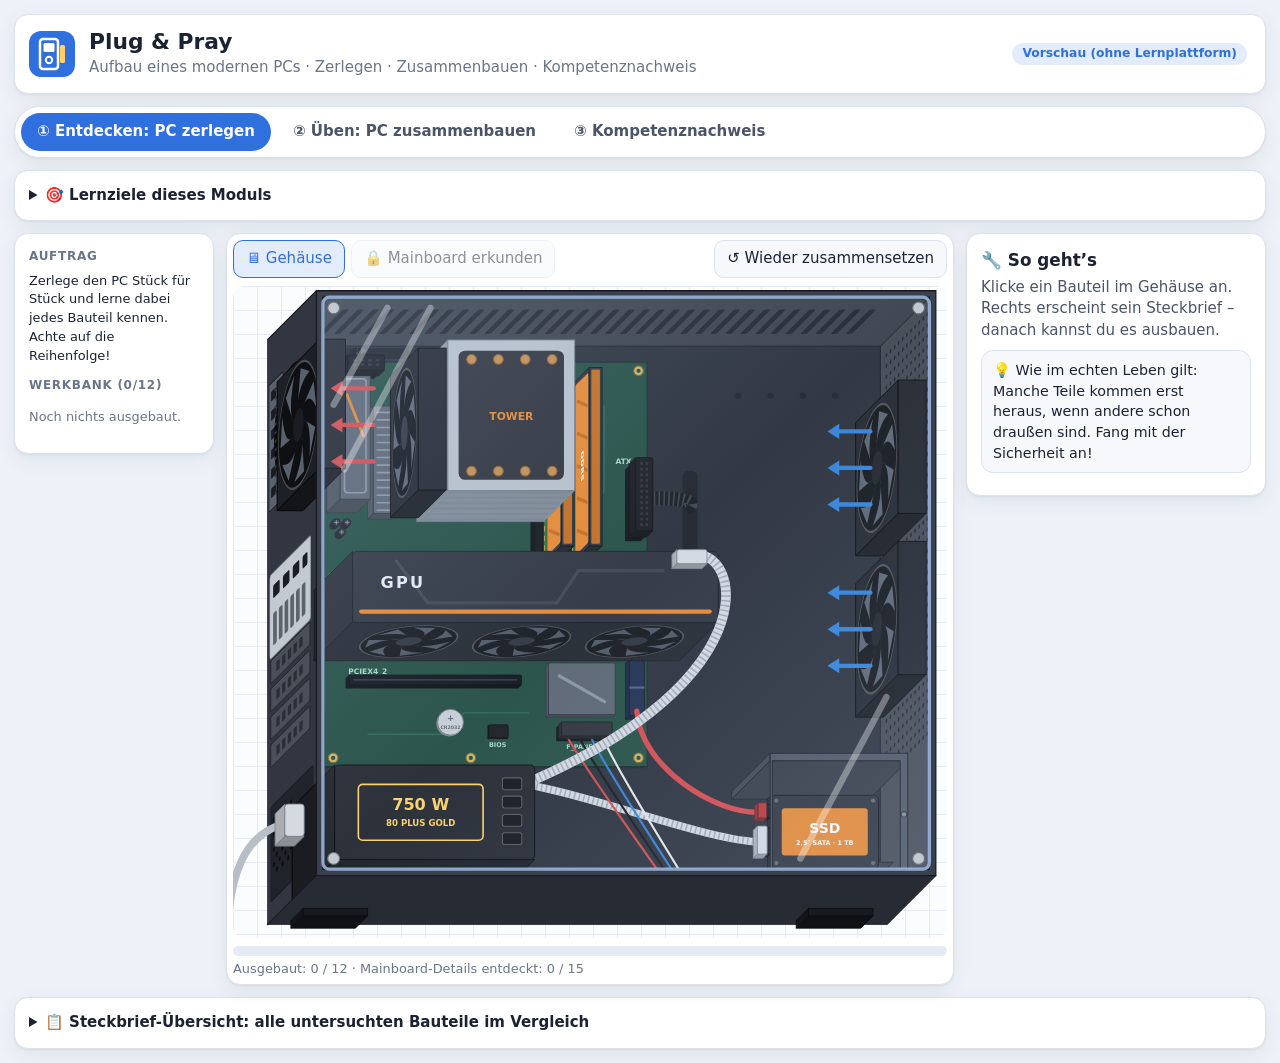
==== packages/plug-and-pray/src/index.html @ 29e87658 "Plug & Pray: SATA-SSD, größere PC-Ansicht, helle Kabel - Netzteilabdeckung entfernt; GPU- und Netzka" ====
<!DOCTYPE html>
<html lang="de">
<head>
<meta charset="utf-8">
<meta name="viewport" content="width=device-width, initial-scale=1">
<title>Plug &amp; Pray – Aufbau eines modernen PCs</title>
<style>
:root{
  --bg:#eef2f8; --card:#ffffff; --card2:#f6f8fc; --ink:#1b2333; --ink-soft:#4a5568; --muted:#6b7588; --line:#dbe2ec;
  --accent:#2f6fde; --accent-soft:#e3ecfd; --ok:#1f9d55; --ok-soft:#e2f5e9; --bad:#d64545; --bad-soft:#fde8e8;
  --warn:#b67d00; --warn-soft:#fff3d1; --wire:#7b879b; --canvas:#fbfcfe; --grid:#e6ebf3;
  --shadow:0 1px 2px rgba(20,30,50,.06),0 6px 20px rgba(20,30,50,.07); --r:14px;
}
/*@dark*/@media (prefers-color-scheme: dark){:root{
  --bg:#0e131b; --card:#161d28; --card2:#1c2431; --ink:#e6ebf2; --ink-soft:#b3bccb; --muted:#8b95a7; --line:#2a3443;
  --accent:#5b8ff0; --accent-soft:#1b2944; --ok:#3cc47a; --ok-soft:#14301f; --bad:#f06c6c; --bad-soft:#3a1d20;
  --warn:#e6b23a; --warn-soft:#352c14; --wire:#8592a8; --canvas:#111720; --grid:#1b2330;
  --shadow:0 1px 2px rgba(0,0,0,.3),0 6px 20px rgba(0,0,0,.3);}}/*@end*/
*{box-sizing:border-box}
html,body{margin:0;color:var(--ink);font-family:system-ui,-apple-system,"Segoe UI",Roboto,"Helvetica Neue",Arial,sans-serif;font-size:15px;line-height:1.45}
body{background:var(--bg)}
.app{max-width:1800px;margin:0 auto;padding:14px;background:var(--bg);min-height:100vh}
.card{background:var(--card);border:1px solid var(--line);border-radius:var(--r);box-shadow:var(--shadow);padding:14px}
.hdr{display:flex;align-items:center;gap:14px}
.hdr h1{font-size:1.45rem;margin:0;line-height:1.2}
.hdr p{margin:2px 0 0;color:var(--muted)}
.hdr .grow{flex:1;min-width:0}
.tabs{display:flex;gap:6px;padding:6px;margin:12px 0;border-radius:999px;flex-wrap:wrap}
.tabs button{border:0;border-radius:999px;background:transparent;padding:8px 16px;font-weight:700;color:var(--ink-soft)}
.tabs button:hover{background:var(--card2)}
.tabs button.active{background:var(--accent);color:#fff}
button{font:inherit;border-radius:10px;background:var(--card2);border:1px solid var(--line);color:var(--ink);padding:7px 12px;cursor:pointer}
button:hover{border-color:var(--accent)}
button.primary{background:var(--accent);border-color:var(--accent);color:#fff;font-weight:700}
button.active{background:var(--accent-soft);border-color:var(--accent);color:var(--accent)}
button:disabled{opacity:.5;cursor:not-allowed;border-color:var(--line)}
input[type=text]{font:inherit;padding:7px 10px;border-radius:10px;border:1px solid var(--line);background:var(--card2);color:var(--ink);width:100%}
select{font:inherit;padding:6px 8px;border-radius:10px;border:1px solid var(--line);background:var(--card2);color:var(--ink);max-width:100%}
details.lz{margin-bottom:12px}
details.lz summary,details.ov summary{cursor:pointer;font-weight:700}
.lzgrid{display:grid;grid-template-columns:repeat(auto-fit,minmax(220px,1fr));gap:10px;margin-top:10px}
.lzt{background:var(--card2);border:1px solid var(--line);border-radius:12px;padding:10px}
.lzt b{display:block;margin-bottom:2px}
.lzt span{color:var(--ink-soft);font-size:.92rem}
.work{display:grid;grid-template-columns:200px minmax(0,1fr) 300px;gap:12px;align-items:start}
@media (max-width:1150px){.work{grid-template-columns:200px minmax(0,1fr)}.work>.right{grid-column:1/-1}.part svg{width:60px;height:40px}}
@media (max-width:760px){.work{grid-template-columns:1fr}.tabs button{flex:1}}
@media (max-width:600px){.hdr{flex-wrap:wrap}.hdr .grow{flex:1 1 calc(100% - 64px)}.hdr h1{font-size:1.25rem}.tabs{border-radius:16px}.tabs button{flex:1 1 100%}}
.stage{padding:6px;position:relative}
.pop{position:absolute;left:14px;right:14px;top:56px;background:var(--card);border:2px solid var(--accent);border-radius:14px;padding:14px;box-shadow:0 10px 40px rgba(0,0,0,.25);z-index:5;max-width:560px;margin:0 auto}
.pop h3{margin:0 0 6px;font-size:1.05rem}
.stagebar{display:flex;gap:6px;flex-wrap:wrap;align-items:center;margin-bottom:8px}
.stagebar .sp{flex:1}
.pcsvg{width:100%;height:auto;max-height:calc(100vh - 120px);display:block;border-radius:12px;background-color:var(--canvas);background-image:linear-gradient(var(--grid) 1px,transparent 1px),linear-gradient(90deg,var(--grid) 1px,transparent 1px);background-size:24px 24px;touch-action:none;user-select:none;-webkit-user-select:none}
.subh{font-size:.8rem;text-transform:uppercase;letter-spacing:.06em;color:var(--muted);font-weight:700;margin:12px 0 6px}
.subh:first-child{margin-top:0}
.msg{border-radius:12px;padding:9px 11px;background:var(--card2);border:1px solid var(--line);margin:8px 0;font-size:.95rem}
.msg.ok{background:var(--ok-soft);border-color:var(--ok)}
.msg.bad{background:var(--bad-soft);border-color:var(--bad)}
.msg.warn{background:var(--warn-soft);border-color:var(--warn)}
.bar{height:10px;background:var(--grid);border-radius:999px;overflow:hidden;margin-top:8px}
.bar>i{display:block;height:100%;width:0;background:var(--accent);transition:width .4s}
.bar.ok>i{background:var(--ok)}.bar.warn>i{background:var(--warn)}.bar.bad>i{background:var(--bad)}
.chip{display:inline-block;padding:2px 10px;border-radius:999px;background:var(--accent-soft);color:var(--accent);font-size:.82rem;font-weight:700;margin:2px 4px 2px 0}
.chip.ok{background:var(--ok-soft);color:var(--ok)}.chip.bad{background:var(--bad-soft);color:var(--bad)}.chip.warn{background:var(--warn-soft);color:var(--warn)}
.good{background:var(--warn-soft);border:1px solid var(--warn);border-radius:12px;padding:9px 11px;margin-top:10px;font-size:.93rem}
.good b{display:block;margin-bottom:2px}
.info h3{margin:0 0 4px;font-size:1.12rem;display:flex;align-items:center;gap:8px}
.dot{width:12px;height:12px;border-radius:4px;display:inline-block;flex:none}
.info p.lead{margin:4px 0 8px;color:var(--ink-soft)}
.info ul{margin:6px 0;padding-left:18px}
.info li{margin:3px 0}
.muted{color:var(--muted)}
.small{font-size:.86rem}
.parts{max-height:680px;overflow:auto;padding-right:2px}
.part{display:flex;gap:8px;align-items:center;padding:7px;border:1px solid var(--line);border-radius:12px;background:var(--card2);margin-bottom:7px;padding-right:22px;cursor:grab;touch-action:pan-y;user-select:none;-webkit-user-select:none;position:relative}
.part:hover{border-color:var(--accent)}
.part.sel{border-color:var(--accent);background:var(--accent-soft);box-shadow:0 0 0 2px var(--accent) inset}
.part.used,.part.rej{opacity:.45;cursor:default}
.part.used:hover,.part.rej:hover{border-color:var(--line)}
.part.lock{opacity:.4;cursor:not-allowed}
.part svg{width:72px;height:48px;flex:none}
.part.big{flex-direction:column;align-items:stretch}
.part.big svg{width:100%;height:auto}
.figure{background:var(--canvas);border:1px solid var(--line);border-radius:12px;padding:6px 8px;margin:4px 0 8px}
.figure svg{width:100%;height:auto;display:block}
.legend{margin:4px 0 2px;padding-left:22px;font-size:.84rem}
.legend li{margin:2px 0}
.legend li::marker{color:#2f6fde;font-weight:800}
.part .pn{font-weight:700;font-size:.9rem;line-height:1.2}
.part .ps{font-size:.76rem;color:var(--ink-soft);line-height:1.25;margin-top:2px}
.part .badge{position:absolute;right:6px;top:4px;font-size:.8rem}
.ghost{position:fixed;left:0;top:0;pointer-events:none;z-index:9999;background:var(--card);border:2px solid var(--accent);border-radius:12px;padding:4px;box-shadow:var(--shadow);opacity:.92}
.ghost svg{width:110px;height:74px;display:block}
.steps{display:flex;gap:6px;flex-wrap:wrap;margin-bottom:12px;padding:8px}
.steps button{border-radius:999px;font-weight:600;font-size:.9rem}
.steps button.cur{background:var(--accent);border-color:var(--accent);color:#fff}
.steps button.done{background:var(--ok-soft);border-color:var(--ok);color:var(--ok)}
.tips button{margin:4px 0;width:100%;text-align:left}
.tip{background:var(--card2);border:1px dashed var(--line);border-radius:10px;padding:7px 10px;margin:4px 0;font-size:.93rem}
.opts{display:flex;flex-direction:column;gap:6px;margin:8px 0}
.opts button{text-align:left;line-height:1.3}
.opts button.right{background:var(--ok-soft);border-color:var(--ok)}
.opts button.wrong{background:var(--bad-soft);border-color:var(--bad)}
.btnrow{display:flex;gap:8px;flex-wrap:wrap;margin-top:8px}
table.cmp{width:100%;border-collapse:collapse;font-size:.9rem}
table.cmp th,table.cmp td{border-bottom:1px solid var(--line);padding:6px 8px;text-align:left;vertical-align:top}
table.cmp th{font-size:.8rem;text-transform:uppercase;letter-spacing:.04em;color:var(--muted)}
table.cmp td.unk{color:var(--muted);font-style:italic}
.tblwrap{overflow-x:auto}
.auftrag{background:var(--card2);border:1px solid var(--line);border-radius:12px;padding:9px 11px;font-size:.88rem}
.auftrag b{display:block;margin-bottom:4px}
.auftrag ul{margin:0;padding-left:16px}
.kn-intro{max-width:820px;margin:0 auto}
.q{max-width:820px;margin:0 auto}
.q h3{margin:6px 0 10px;font-size:1.1rem}
.q .qsvg{max-width:520px;margin:6px auto;display:block;width:100%}
.match{display:grid;grid-template-columns:minmax(0,1fr) minmax(0,1.6fr);gap:8px 10px;align-items:center;margin:8px 0}
.match .l{font-weight:600}
.lzrow{display:grid;grid-template-columns:minmax(0,1.3fr) minmax(0,1fr) 110px;gap:10px;align-items:center;padding:8px 0;border-bottom:1px solid var(--line)}
.lzrow .bar{margin-top:0}
@media (max-width:600px){.lzrow{grid-template-columns:1fr}.match{grid-template-columns:1fr}}
.big{font-size:2.2rem;font-weight:800;line-height:1}
.resgrid{display:flex;gap:16px;align-items:center;flex-wrap:wrap}
.proto{font-size:.88rem}
.proto td:first-child{width:28px}
svg .comp{cursor:pointer}
svg .comp:hover{filter:drop-shadow(0 0 5px #ffd166)}
svg .comp.sel{filter:drop-shadow(0 0 6px #ffd166) drop-shadow(0 0 3px #ffd166)}
svg .hot{fill:transparent;stroke:transparent;stroke-width:2;cursor:pointer}
svg .hot:hover{fill:rgba(255,209,102,.22);stroke:#ffd166}
svg .hot.seen{stroke:rgba(255,209,102,.55);stroke-dasharray:4 3}
svg .hot.cur{fill:rgba(255,209,102,.3);stroke:#ffd166}
svg .zone{fill:rgba(47,111,222,.16);stroke:#2f6fde;stroke-width:2;stroke-dasharray:6 4;pointer-events:none}
svg .zone.near{fill:rgba(47,111,222,.38);stroke-width:3}
svg .lbl{font:700 13px system-ui,-apple-system,"Segoe UI",Roboto,Arial,sans-serif;paint-order:stroke;stroke:var(--canvas);stroke-width:4px;fill:var(--ink);pointer-events:none}
svg .mono{font-family:ui-monospace,Menlo,Consolas,monospace}
svg .fade{transition:transform .38s ease-in,opacity .38s ease-in}
.noprint{}
/*@print*/@media print{.tabs,.hdr .chip,.noprint,details.lz{display:none!important}.app{background:#fff}.card{box-shadow:none}}/*@end*/
</style>
</head>
<body>
<div class="app">
  <header class="hdr card">
    <svg width="46" height="46" viewBox="0 0 46 46" aria-hidden="true">
      <rect width="46" height="46" rx="12" fill="#2f6fde"/>
      <rect x="11" y="8" width="18" height="30" rx="3" fill="none" stroke="#fff" stroke-width="2.5"/>
      <rect x="14.5" y="12" width="11" height="9" rx="1.5" fill="#fff"/>
      <circle cx="20" cy="29" r="3.2" fill="none" stroke="#fff" stroke-width="2"/>
      <rect x="31" y="14" width="5" height="18" rx="1.5" fill="#ffd166"/>
    </svg>
    <div class="grow">
      <h1>Plug &amp; Pray</h1>
      <p>Aufbau eines modernen PCs · Zerlegen · Zusammenbauen · Kompetenznachweis</p>
    </div>
    <span class="chip" id="scormChip">Vorschau</span>
  </header>

  <nav class="tabs card" id="tabs">
    <button data-tab="exp" class="active">① Entdecken: PC zerlegen</button>
    <button data-tab="ueb">② Üben: PC zusammenbauen</button>
    <button data-tab="kn">③ Kompetenznachweis</button>
  </nav>

  <details class="card lz" id="lzCard">
    <summary>🎯 Lernziele dieses Moduls</summary>
    <div class="lzgrid" id="lzGrid"></div>
  </details>

  <section id="tab-exp" class="tab">
    <div class="work">
      <aside class="left card" id="expLeft"></aside>
      <div class="stage card">
        <div class="stagebar">
          <button id="expViewCase" class="active">🖥 Gehäuse</button>
          <button id="expViewBoard" disabled>🔒 Mainboard erkunden</button>
          <span class="sp"></span>
          <button id="expReset">↺ Wieder zusammensetzen</button>
        </div>
        <svg id="expSvg" class="pcsvg" viewBox="0 -22 664 606" role="img" aria-label="PC zum Zerlegen"></svg>
        <div class="bar"><i id="expBar"></i></div>
        <div class="small muted" id="expStat" style="margin-top:4px"></div>
      </div>
      <aside class="right card info" id="expInfo"></aside>
    </div>
    <details class="card ov" style="margin-top:12px">
      <summary>📋 Steckbrief-Übersicht: alle untersuchten Bauteile im Vergleich</summary>
      <div class="tblwrap" id="expTable" style="margin-top:8px"></div>
    </details>
  </section>

  <section id="tab-ueb" class="tab" hidden>
    <div class="card steps" id="uebSteps"></div>
    <div class="work">
      <aside class="left card" id="uebLeft"></aside>
      <div class="stage card">
        <div class="stagebar">
          <span class="small muted" id="uebHint">Ziehe ein Teil aus der Teilekiste an seinen Platz – oder tippe erst das Teil, dann den Platz an.</span>
          <span class="sp"></span>
          <button id="uebReset">↺ Übung neu starten</button>
        </div>
        <svg id="uebSvg" class="pcsvg" viewBox="0 -22 664 606" role="img" aria-label="PC zum Zusammenbauen"></svg>
      </div>
      <aside class="right card info" id="uebRight"></aside>
    </div>
  </section>

  <section id="tab-kn" class="tab" hidden>
    <div id="knRoot"></div>
  </section>

  <div class="ghost" id="ghost" hidden></div>
</div>
<script>
var ROOT = document;
var $ = function(s, r){ return (r || ROOT).querySelector(s); };
var $$ = function(s, r){ return Array.prototype.slice.call((r || ROOT).querySelectorAll(s)); };
var NS = 'http://www.w3.org/2000/svg';

/* ---------- Helfer ---------- */
function S_(tag, a, p){ var e = document.createElementNS(NS, tag); if (a) for (var k in a) e.setAttribute(k, a[k]); if (p) p.appendChild(e); return e; }
function R(p, r, a){ a = a || {}; a.x = r.x; a.y = r.y; a.width = r.w; a.height = r.h; return S_('rect', a, p); }
function T(p, x, y, s, a){ a = a || {}; a.x = x; a.y = y; var t = S_('text', a, p); t.textContent = s; return t; }
function G(p, a){ return S_('g', a || {}, p); }
function pad(r, d){ return { x: r.x - d, y: r.y - d, w: r.w + 2 * d, h: r.h + 2 * d }; }
function H(tag, cls, html){ var e = document.createElement(tag); if (cls) e.className = cls; if (html != null) e.innerHTML = html; return e; }
function esc(s){ return String(s).replace(/[&<>"]/g, function(c){ return { '&': '&amp;', '<': '&lt;', '>': '&gt;', '"': '&quot;' }[c]; }); }
function shuffle(a){ a = a.slice(); for (var i = a.length - 1; i > 0; i--){ var j = Math.floor(Math.random() * (i + 1)); var t = a[i]; a[i] = a[j]; a[j] = t; } return a; }
function pick(a){ return a[Math.floor(Math.random() * a.length)]; }
function clear(n){ while (n && n.firstChild) n.removeChild(n.firstChild); }
function svgPoint(svg, cx, cy, ref){ var pt = svg.createSVGPoint(); pt.x = cx; pt.y = cy; var m = (ref || svg).getScreenCTM(); return m ? pt.matrixTransform(m.inverse()) : { x: -1, y: -1 }; }
function inR(r, x, y, d){ d = d || 0; return x >= r.x - d && x <= r.x + r.w + d && y >= r.y - d && y <= r.y + r.h + d; }

/* ---------- SCORM 1.2 ---------- */
var SC = { api: null, ok: false, done: false };
function findAPI(win){
  var n = 0;
  try {
    while (win && !win.API && win.parent && win.parent !== win && n < 12){ n++; win = win.parent; }
    return (win && win.API) ? win.API : null;
  } catch (e){ return null; }
}
function scGet(k){ try { return SC.ok ? String(SC.api.LMSGetValue(k)) : ''; } catch (e){ return ''; } }
function scSet(k, v){ try { if (SC.ok) SC.api.LMSSetValue(k, String(v)); } catch (e){} }
function scCommit(){ try { if (SC.ok) SC.api.LMSCommit(''); } catch (e){} }
function scInit(){
  var a = findAPI(window);
  try { if (!a && window.opener) a = findAPI(window.opener); } catch (e){}
  if (a){
    SC.api = a;
    try { SC.ok = String(a.LMSInitialize('')) === 'true'; } catch (e){ SC.ok = false; }
  }
  var raw = '';
  if (SC.ok){
    raw = scGet('cmi.suspend_data');
    var st = scGet('cmi.core.lesson_status');
    if (st === '' || st === 'not attempted') scSet('cmi.core.lesson_status', 'incomplete');
    scSet('cmi.core.exit', 'suspend');
    var nm = scGet('cmi.core.student_name');
    if (nm && !STORE.name){ var parts = nm.split(','); STORE.name = parts.length === 2 ? (parts[1].trim() + ' ' + parts[0].trim()) : nm; }
    scCommit();
  } else {
    try { raw = localStorage.getItem('pc-aufbau-v1') || ''; } catch (e){}
  }
  if (raw){ try { var d = JSON.parse(raw); for (var k in d) STORE[k] = d[k]; } catch (e){} }
  var chip = $('#scormChip');
  chip.textContent = SC.ok ? 'SCORM verbunden ✓' : 'Vorschau (ohne Lernplattform)';
  chip.className = 'chip' + (SC.ok ? ' ok' : '');
}
function save(){
  var s = JSON.stringify(STORE);
  if (SC.ok){ scSet('cmi.suspend_data', s.slice(0, 4000)); scCommit(); }
  else { try { localStorage.setItem('pc-aufbau-v1', s); } catch (e){} }
}
function scReport(score){
  var best = STORE.best == null ? -1 : STORE.best;
  if (score > best){ STORE.best = score; best = score; }
  if (SC.ok){
    scSet('cmi.core.score.min', 0); scSet('cmi.core.score.max', 100);
    scSet('cmi.core.score.raw', best);
    scSet('cmi.core.lesson_status', best >= PASS ? 'passed' : 'failed');
  }
  save();
}
function scFinish(){
  if (!SC.ok || SC.done) return; SC.done = true;
  try { SC.api.LMSCommit(''); SC.api.LMSFinish(''); } catch (e){}
}
window.addEventListener('pagehide', scFinish);
window.addEventListener('beforeunload', scFinish);

var PASS = 70;
var STORE = { seen: [], expDone: false, ueb: [], best: null, tries: 0, name: '' };

/* ---------- Lernziele ---------- */
var LZ = [
  { id: 'LZ1', t: 'Komponenten erkennen', d: 'Ich erkenne die Komponenten eines modernen PCs – auch in anderer Bauform – und benenne sie fachlich korrekt.' },
  { id: 'LZ2', t: 'Funktionen beschreiben', d: 'Ich beschreibe die wesentliche Aufgabe jeder Komponente und wichtige Kennzahlen.' },
  { id: 'LZ3', t: 'Steckplätze & Anschlüsse', d: 'Ich ordne Bauteile und Stromkabel den richtigen Steckplätzen und Anschlüssen zu.' },
  { id: 'LZ4', t: 'Sicher & in sinnvoller Reihenfolge', d: 'Ich baue sicher (Strom, ESD) und in sinnvoller Reihenfolge ein und aus – inklusive Wärmeleitpaste und Airflow.' },
  { id: 'LZ5', t: 'Kompatibilität prüfen', d: 'Ich wähle passende Teile nach Kundenauftrag aus: Sockel, RAM-Typ, Formfaktor, Grafikkartenlänge, Netzteilleistung.' }
];
var LZ_TIP = {
  LZ1: 'Zerlege den PC unter ① noch einmal und erkunde das Mainboard auf der Werkbank. Achte darauf, wie Bauteile in anderer Bauform aussehen (z. B. AIO-Kühler statt Tower-Kühler).',
  LZ2: 'Lies in ① die Steckbriefe und vergleiche sie in der Steckbrief-Übersicht. Erkläre jemandem die Aufgabe jedes Teils in einem Satz.',
  LZ3: 'Erkunde in ① die Board-Details (Sockel, Slots, Stecker) und baue in ② Aufgabe 4, 6 und 7 noch einmal – zähl bei Steckern die Pins.',
  LZ4: 'Wiederhole ② Aufgabe 1, 5 und 7: Strom/ESD, Reihenfolge (RAM vor Tower-Kühler, SSD vor GPU), Wärmeleitpaste und Luftrichtung.',
  LZ5: 'Wiederhole ② Aufgabe 1, 3, 4 und 6 – vergleiche jede Teilekarte mit dem Kundenauftrag: Sockel, DDR-Generation, DIMM/SO-DIMM, Länge, Watt.'
};

/* ---------- Kategorienfarben ---------- */
var CAT = { strom: '#d64545', board: '#2f9e5b', cpu: '#e8862a', speicher: '#8e5bd6', gpu: '#2f7fd6', gehaeuse: '#14958a' };

/* ---------- Steckbriefe der Komponenten ---------- */
var INFO = {
  power: { name: 'Netzkabel & Sicherheit', cat: 'strom',
    lead: 'Bevor du einen PC öffnest, wird er vollständig vom Stromnetz getrennt.',
    facts: ['Netzteilschalter auf „0“ und Netzkabel ziehen – im „ausgeschalteten“ Zustand liegen am Mainboard sonst noch 5 V Standby-Spannung an.',
      'Danach einmal kurz den Power-Knopf drücken: Die Restladung in den Kondensatoren wird abgebaut.',
      'ESD-Schutz: Antistatik-Armband an blankem Gehäusemetall erden oder dich vorher am Gehäuse entladen. Eine Entladung kann Chips beschädigen, ohne dass du sie spürst.'],
    chips: ['230 V AC', 'Kaltgerätestecker C13/C14', '5 V Standby'],
    good: 'Ein Netzteil wird nie geöffnet – auch ausgesteckt können seine Kondensatoren gefährlich hohe Spannung speichern.',
    row: ['Verbindung zum Stromnetz', 'Kaltgerätebuchse (C14) am Netzteil', '230 V, 50 Hz'] },
  panel: { name: 'Gehäuse & Seitenteil', cat: 'gehaeuse',
    lead: 'Das Gehäuse trägt alle Komponenten, schützt sie und lenkt den Luftstrom.',
    facts: ['Ein ATX-Midi-Tower nimmt ATX-, Micro-ATX- und Mini-ITX-Mainboards auf – die Bohrungen liegen im selben Raster.',
      'Abstandshalter (Standoffs) halten das Mainboard auf Abstand zum Blech – sonst gäbe es einen Kurzschluss.',
      'Wichtige Maße beim Kauf: maximale Grafikkartenlänge, maximale Kühlerhöhe, Netzteillänge und Plätze für Lüfter/Radiatoren.'],
    chips: ['ATX / mATX / ITX', 'Glas-Seitenteil', 'Staubfilter'],
    good: 'Glas-Seitenteile sind schwer und zerbrechlich: beim Abnehmen festhalten und weich ablegen.',
    row: ['Trägt und schützt die Teile, führt die Luft', 'Bohrraster für Mainboards (ATX/mATX/ITX)', 'max. GPU-Länge, max. Kühlerhöhe'] },
  fans: { name: 'Gehäuselüfter', cat: 'gehaeuse',
    lead: 'Gehäuselüfter tauschen warme Luft im Gehäuse gegen kühle Außenluft aus.',
    facts: ['Typische Größen: 120 mm und 140 mm.',
      'Bewährt: vorne (und unten) Luft hinein = Einlass, hinten (und oben) hinaus = Auslass. Warme Luft steigt ohnehin nach oben.',
      'Etwas mehr Einlass als Auslass erzeugt leichten Überdruck – dann kommt Staub hauptsächlich durch die Filter herein.',
      'Die Drehzahl regelt das Mainboard über den 4-Pin-PWM-Anschluss (SYS_FAN).'],
    chips: ['120 / 140 mm', '4-Pin PWM', 'vorne Einlass'],
    good: 'Die Blasrichtung erkennst du am Rahmen: Auf der Seite mit den Streben (Halterung des Motors) bläst die Luft heraus. Viele Lüfter haben zusätzlich Pfeile am Rahmen.',
    row: ['Luftaustausch: kühle Luft rein, Abwärme raus', '4-Pin-Lüfteranschluss (SYS_FAN)', '120/140 mm, U/min, Luftdurchsatz'] },
  cables: { name: 'Stromkabel vom Netzteil', cat: 'strom',
    lead: 'Über diese Stecker verteilt das Netzteil die Gleichspannungen an die Komponenten.',
    facts: ['24-Pin ATX: Hauptversorgung des Mainboards (12 V, 5 V, 3,3 V).',
      '8-Pin EPS12V (oft 4+4): Versorgung der CPU – sitzt oben links am Mainboard, nahe den Spannungswandlern.',
      '12V-2x6 (16-polig, ATX 3.1): versorgt moderne Grafikkarten mit bis zu 600 W. Ältere Karten nutzen 6+2-Pin-PCIe-Stecker (je bis 150 W).',
      'Die Front-Panel-Kabel verbinden Power-Taste, Reset und LEDs des Gehäuses mit dem Header F_PANEL.'],
    chips: ['24-Pin ATX', '8-Pin EPS', '12V-2x6', 'F_PANEL'],
    good: 'Stecker immer gerade und vollständig einstecken, bis die Rastnase einrastet. Ein halb steckender 12V-2x6-Stecker kann wegen der hohen Ströme überhitzen.',
    row: ['Verteilen den Strom an Board, CPU und GPU', '24-Pin ATX, 8-Pin EPS, 12V-2x6, SATA-Strom', 'bis 600 W über 12V-2x6'] },
  gpu: { name: 'Grafikkarte (GPU)', cat: 'gpu',
    lead: 'Die Grafikkarte berechnet die Bilder für den Monitor – sie ist Spezialistin für sehr viele gleichartige Rechnungen gleichzeitig.',
    facts: ['Tausende kleine Rechenkerne arbeiten parallel – ideal für 3D-Grafik, Videobearbeitung und KI.',
      'Sie hat eigenen, sehr schnellen Grafikspeicher (VRAM, z. B. 12–16 GB GDDR7).',
      'Steckplatz: PCIe x16 – in der Regel der oberste, direkt mit der CPU verbundene Slot.',
      'Der Slot selbst liefert höchstens 75 W, den Rest bekommt die Karte über eigene Stromkabel vom Netzteil.'],
    chips: ['PCIe 5.0 x16', 'GDDR7-VRAM', '150–575 W'],
    good: 'Den Monitor an die Grafikkarte anschließen – nicht an die Buchsen am Mainboard. Beim Ausbau zuerst die Verriegelung am Ende des PCIe-Slots lösen.',
    row: ['Berechnet Bilder, viele Rechnungen parallel (auch KI)', 'PCIe-x16-Slot + 12V-2x6-Stromstecker', 'VRAM (GB), Leistung (W), Länge (mm)'] },
  ssd: { name: 'SSD (M.2, NVMe)', cat: 'speicher',
    lead: 'Die SSD speichert Betriebssystem, Programme und Dateien dauerhaft – auch ohne Strom.',
    facts: ['Gespeichert wird in NAND-Flash-Chips – ohne bewegliche Teile.',
      'M.2 ist der Formfaktor (die Steckkarte), NVMe das Protokoll über PCIe. „2280“ bedeutet 22 mm breit, 80 mm lang.',
      'Befestigt wird sie mit einer kleinen Schraube oder einem Clip am Ende des Slots.',
      'Der M.2-Slot liegt oft unter der Grafikkarte – dann muss die GPU zuerst heraus.'],
    chips: ['M.2 2280', 'PCIe 4.0 x4 ≈ 7 GB/s', 'PCIe 5.0 x4 ≈ 14 GB/s'],
    good: 'Zum Vergleich: SATA-SSD ≈ 0,55 GB/s, Festplatte (HDD) ≈ 0,2 GB/s. Eine NVMe-SSD ist also mehr als zehnmal so schnell wie eine SATA-SSD.',
    row: ['Nichtflüchtiger Massenspeicher (System, Programme, Daten)', 'M.2-Slot (Key M), PCIe/NVMe', 'Kapazität (TB), Lesen/Schreiben (GB/s)'] },
  sata: { name: 'SSD (2,5″, SATA)', cat: 'speicher',
    lead: 'Die klassische SATA-SSD speichert Daten dauerhaft wie die M.2-SSD, steckt aber nicht direkt im Mainboard, sondern hängt an zwei Kabeln.',
    facts: ['Formfaktor 2,5″ (≈ 100 × 70 × 7 mm) – so groß wie eine Notebook-Festplatte. Innen sitzen dieselben NAND-Flash-Chips wie bei der M.2-SSD.',
      'Zwei Anschlüsse: SATA-Daten (7-polig, Kabel zum Mainboard) und SATA-Strom (15-polig, Kabel vom Netzteil).',
      'SATA III schafft ≈ 6 Gbit/s, nutzbar sind rund 550 MB/s – die Schnittstelle bremst, nicht der Flash-Speicher.',
      'Typischer Einsatz heute: günstiger Zusatzspeicher, z. B. für Spiele oder Fotos, oder zum Aufrüsten älterer PCs ohne M.2-Slot.'],
    chips: ['2,5″', 'SATA III ≈ 0,55 GB/s', 'Daten + Strom'],
    good: 'Die Stecker sind L-förmig codiert und passen nur in einer Richtung. Beim Abziehen am Stecker ziehen, nie am Kabel – die Rastnase am Datenstecker vorher eindrücken.',
    row: ['Nichtflüchtiger Zusatzspeicher (Daten, Spiele)', 'SATA-Datenkabel zum Mainboard + SATA-Strom vom Netzteil', 'Kapazität (TB), ≈ 550 MB/s'] },
  cooler: { name: 'CPU-Kühler', cat: 'cpu',
    lead: 'Der Kühler transportiert die Abwärme der CPU weg – ohne ihn würde sie sich in Sekunden drosseln oder abschalten.',
    facts: ['Tower-Luftkühler: Heatpipes leiten die Wärme in einen Lamellenblock, ein Lüfter bläst sie weg.',
      'Alternative AIO-Wasserkühlung („All-in-One“): Pumpe auf der CPU, die Flüssigkeit trägt die Wärme zu einem Radiator mit Lüftern.',
      'Zwischen CPU und Kühler gehört Wärmeleitpaste: Sie füllt winzige Unebenheiten, in denen sonst schlecht leitende Luft wäre.',
      'Der Kühlerlüfter wird am Header CPU_FAN angeschlossen.'],
    chips: ['Wärmeleitpaste', 'CPU_FAN', 'Kühlleistung in W'],
    good: 'Ein großer Tower-Kühler verdeckt oft den ersten RAM-Slot und dessen Clips. Deshalb den RAM vor dem Kühler einbauen.',
    row: ['Führt die Abwärme der CPU ab', 'Halterung am Sockel, Lüfter an CPU_FAN', 'Kühlleistung (W), Bauhöhe (mm)'] },
  ram: { name: 'Arbeitsspeicher (RAM)', cat: 'speicher',
    lead: 'Im Arbeitsspeicher liegen die Programme und Daten, mit denen die CPU gerade arbeitet.',
    facts: ['RAM ist flüchtig: Beim Ausschalten ist der Inhalt weg.',
      'Viel schneller als eine SSD, aber kleiner – typisch sind 16–64 GB.',
      'Desktop-Module heißen DIMM (DDR5: 288 Kontakte), Notebook-Module SO-DIMM. DDR4 und DDR5 haben die Kerbe an unterschiedlicher Stelle – sie lassen sich nicht vertauschen.',
      'Dual-Channel: Zwei Module gehören laut Handbuch meist in A2 und B2 – den 2. und 4. Slot vom Sockel aus.'],
    chips: ['DDR5-6000', '2 × 16 GB', 'Dual-Channel'],
    good: 'Zum Ausbauen die Halteclips am Slot nach außen drücken – das Modul hebt sich dann leicht an.',
    row: ['Kurzzeitspeicher für laufende Programme (flüchtig)', 'DIMM-Slots (DDR5, 288-polig)', 'Kapazität (GB), Takt (MT/s), Latenz (CL)'] },
  cpu: { name: 'Prozessor (CPU)', cat: 'cpu',
    lead: 'Die CPU führt die Befehle aller Programme aus und steuert die Abläufe im PC.',
    facts: ['Mehrere Kerne arbeiten gleichzeitig; manche Kerne bearbeiten zwei Threads (SMT bzw. Hyper-Threading).',
      'Kennzahlen: Kerne/Threads, Takt in GHz, Cache in MB, Leistungsaufnahme (TDP) in W.',
      'Der Sockel muss passen, z. B. AMD AM5 oder Intel LGA1851. LGA heißt: Die Pins sitzen im Sockel, die CPU hat nur Kontaktflächen.',
      'Viele CPUs haben eine einfache integrierte Grafik (iGPU).'],
    chips: ['Sockel AM5 / LGA1851', '6–24 Kerne', 'bis ≈ 5,7 GHz'],
    good: 'Beim Einsetzen das kleine Dreieck auf der CPU an der Markierung am Sockel ausrichten und die CPU ohne Druck einlegen. Die Pins im Sockel verbiegen sehr leicht!',
    row: ['Führt Programmbefehle aus, steuert die Abläufe', 'CPU-Sockel (z. B. AM5, LGA1851)', 'Kerne/Threads, GHz, Cache, TDP'] },
  psu: { name: 'Netzteil (PSU)', cat: 'strom',
    lead: 'Das Netzteil wandelt die Netzspannung (230 V Wechselspannung) in die Gleichspannungen um, die der PC braucht.',
    facts: ['Ausgänge: vor allem 12 V (CPU, Grafikkarte), außerdem 5 V und 3,3 V.',
      'Die Nennleistung (z. B. 750 W) muss für alle Komponenten plus Reserve reichen.',
      'Effizienz-Label wie „80 PLUS Gold“: Rund 90 % der aufgenommenen Energie kommen beim PC an, der Rest wird zu Wärme.',
      'ATX-3.1-Netzteile bringen den 12V-2x6-Stecker für moderne Grafikkarten mit. Bei modularen Netzteilen steckt man nur die benötigten Kabel an.'],
    chips: ['750 W', '80 PLUS Gold', 'ATX 3.1'],
    good: 'Sitzt das Netzteil unten über einem Staubfilter, zeigt sein Lüfter nach unten: So saugt es kühle Luft von außen an.',
    row: ['Wandelt 230 V AC in 12 V / 5 V / 3,3 V DC', 'liefert 24-Pin, 8-Pin EPS, 12V-2x6, SATA', 'Leistung (W), Effizienz (80 PLUS)'] },
  board: { name: 'Mainboard (Hauptplatine)', cat: 'board',
    lead: 'Das Mainboard verbindet alle Komponenten miteinander – die „Verkehrszentrale“ des PCs.',
    facts: ['Es stellt die Steckplätze bereit: CPU-Sockel, RAM-Slots, PCIe-Slots, M.2-Slots, SATA-Anschlüsse.',
      'Der Chipsatz stellt zusätzliche Anschlüsse bereit (USB, SATA, weitere PCIe-Lanes) und ist mit der CPU verbunden.',
      'Die Spannungswandler (VRM) erzeugen aus 12 V die niedrige Kernspannung der CPU (≈ 1–1,4 V).',
      'Im Flash-Chip steckt die Firmware (UEFI/BIOS), die den PC startet.'],
    chips: ['ATX: 305 × 244 mm', 'Chipsatz', 'UEFI'],
    good: 'Ausgebaut liegt das Mainboard auf der Werkbank: Klick oben auf „🔍 Mainboard erkunden“ und entdecke alle Steckplätze und Anschlüsse.',
    row: ['Verbindet alle Komponenten, stellt Steckplätze bereit', 'Formfaktor (ATX/mATX/ITX), Sockel, Chipsatz', 'Sockel, Chipsatz, Anzahl Slots'] }
};
var EXP_ORDER = ['power', 'panel', 'fans', 'cables', 'gpu', 'ssd', 'sata', 'cooler', 'ram', 'cpu', 'psu', 'board'];
var EXP_DEPS = { power: [], panel: ['power'], fans: ['panel'], cables: ['panel'], cooler: ['panel'], gpu: ['cables'], ssd: ['gpu'], ram: ['cooler'], cpu: ['cooler'], sata: ['panel'], psu: ['cables', 'sata'], board: ['gpu', 'ssd', 'sata', 'ram', 'cpu', 'cables'] };
var EXP_WHY = {
  panel: 'Erst den Strom trennen – das Netzkabel steckt noch!',
  fans: 'Das Seitenteil ist noch zu.', cables: 'Das Seitenteil ist noch zu.', cooler: 'Das Seitenteil ist noch zu.',
  gpu: 'An der Grafikkarte steckt noch das 12V-2x6-Stromkabel.',
  ssd: 'Der M.2-Slot liegt unter der Grafikkarte – die muss zuerst raus.',
  ram: 'Der große Tower-Kühler verdeckt den ersten RAM-Slot und die Clips.',
  cpu: 'Auf der CPU sitzt noch der Kühler.',
  psu: 'Am Netzteil hängen noch Stromkabel (auch das SATA-Stromkabel der SSD).',
  board: 'Auf dem Mainboard steckt noch etwas.'
};

/* ---------- Mainboard-Details (Werkbank & Hotspot-Fragen) ---------- */
var HOT = {
  socket: { n: 'CPU-Sockel', d: 'Hier sitzt der Prozessor. Bei LGA-Sockeln (AM5, LGA1851) stecken die Pins im Sockel; ein Hebel mit Andruckrahmen hält die CPU fest. Das Dreieck markiert die Einbaulage.' },
  dimm: { n: 'DIMM-Slots (RAM)', d: 'Vier Steckplätze für DDR5-Module, beschriftet A1, A2, B1, B2. Für Dual-Channel mit zwei Modulen: A2 und B2 – der 2. und 4. Slot vom Sockel aus.' },
  pcie16: { n: 'PCIe-x16-Steckplatz', d: 'Für die Grafikkarte, direkt an der CPU angebunden. Mit 16 Lanes PCIe 5.0 sind es ≈ 64 GB/s je Richtung. Am Ende sitzt die Verriegelung.' },
  pcieX: { n: 'PCIe-Steckplatz (x4/x1)', d: 'Für Erweiterungskarten wie Netzwerk-, WLAN- oder Capture-Karten. Weniger Lanes heißt weniger Bandbreite.' },
  m2: { n: 'M.2-Steckplatz', d: 'Für NVMe-SSDs (Key M, 4 PCIe-Lanes). Am Ende sitzt der Abstandshalter mit Schraube oder Clip – hier für die Länge 80 mm (2280).' },
  chipset: { n: 'Chipsatz (unter Kühlkörper)', d: 'Verbindet die CPU mit weiteren Anschlüssen: USB, SATA, zusätzliche PCIe- und M.2-Plätze.' },
  vrm: { n: 'Spannungswandler (VRM)', d: 'Wandeln die 12 V aus dem EPS-Stecker in die niedrige CPU-Kernspannung um. Die Kühlkörper führen ihre Abwärme ab.' },
  atx: { n: '24-Pin-ATX-Anschluss', d: 'Hauptstromanschluss des Mainboards. Liefert 12 V, 5 V, 3,3 V und die Standby-Spannung.' },
  eps: { n: '8-Pin-EPS12V-Anschluss', d: 'Stromversorgung der CPU (über die Spannungswandler). Sitzt oben links, nahe den VRM.' },
  sata: { n: 'SATA-Anschlüsse', d: 'Datenanschlüsse für 2,5″-SSDs, 3,5″-Festplatten oder optische Laufwerke (≈ 6 Gbit/s). Strom kommt separat über SATA-Strom vom Netzteil.' },
  cmos: { n: 'CMOS-Batterie (CR2032)', d: 'Versorgt die Echtzeituhr (RTC) und gespeicherte Einstellungen, wenn der PC stromlos ist. Ist sie leer, stimmen Datum und Uhrzeit nicht mehr.' },
  bios: { n: 'UEFI-Flash-Chip', d: 'Enthält die Firmware (UEFI/BIOS). Sie prüft beim Start die Hardware (POST) und übergibt dann an das Betriebssystem.' },
  io: { n: 'Rear-I/O (Anschlussblende)', d: 'Anschlüsse nach außen: USB-A/USB-C, LAN (RJ45), Audio, ggf. Bildausgänge der CPU-Grafik und WLAN-Antennen.' },
  fpanel: { n: 'Front-Panel-Header (F_PANEL)', d: 'Hier kommen Power-Taste, Reset-Taste, Power-LED und HDD-LED des Gehäuses an. Bei den LEDs auf + und − achten.' },
  cpufan: { n: 'CPU_FAN-Header', d: '4-Pin-PWM-Anschluss für den CPU-Lüfter bzw. die AIO-Pumpe. Fehlt hier das Drehzahlsignal, warnen viele Mainboards beim Start.' }
};
var HOT_ORDER = ['socket', 'vrm', 'dimm', 'atx', 'eps', 'cpufan', 'pcie16', 'pcieX', 'm2', 'chipset', 'sata', 'cmos', 'bios', 'io', 'fpanel'];

/* ---------- Geometrie der beiden Bauformen ---------- */
var GEO = {
  A: {
    caseO: { x: 32, y: 28, w: 576, h: 544 }, caseI: { x: 38, y: 34, w: 564, h: 532 },
    shroud: { x: 38, y: 452, w: 564, h: 114 }, psu: { x: 52, y: 466, w: 186, h: 88 }, cage: { x: 460, y: 452, w: 128, h: 114 }, sata25: { x: 476, y: 476, w: 100, h: 68 }, pin: { x: 22, y: 494, w: 14, h: 30 },
    board: { x: 84, y: 50, w: 300, h: 376 }, io: { x: 86, y: 72, w: 28, h: 118 },
    eps: { x: 98, y: 53, w: 32, h: 12 }, vrmT: { x: 152, y: 76, w: 118, h: 16 }, vrmL: { x: 124, y: 96, w: 22, h: 100 },
    socket: { x: 172, y: 104, w: 68, h: 68 },
    dimm: [{ x: 276, y: 76, w: 8, h: 158 }, { x: 289, y: 76, w: 8, h: 158 }, { x: 302, y: 76, w: 8, h: 158 }, { x: 315, y: 76, w: 8, h: 158 }],
    cpufan: { x: 250, y: 58, w: 18, h: 8 }, atx: { x: 364, y: 150, w: 14, h: 66 },
    pcie16: { x: 104, y: 262, w: 240, h: 10 }, m2: { x: 150, y: 292, w: 92, h: 22 }, pcieX: { x: 104, y: 344, w: 160, h: 9 }, pcieXName: 'PCIe x4',
    chipset: { x: 290, y: 332, w: 62, h: 48 }, cmos: { x: 188, y: 374, w: 24, h: 24 }, bios: { x: 236, y: 388, w: 18, h: 12 },
    sata: { x: 364, y: 330, w: 14, h: 52 }, fpanel: { x: 300, y: 390, w: 46, h: 12 },
    holes: [[92, 58], [220, 58], [376, 58], [92, 250], [220, 250], [376, 250], [92, 418], [220, 418], [376, 418]],
    cooler: { x: 150, y: 64, w: 132, h: 152 },
    gpu: { x: 74, y: 262, w: 340, h: 66 }, gpuPwr: { x: 372, y: 266, w: 26, h: 11 }, covers: 252,
    fan_rear: { x: 38, y: 70, w: 24, h: 120 }, fan_f1: { x: 576, y: 108, w: 26, h: 124 }, fan_f2: { x: 576, y: 258, w: 26, h: 124 },

    cab: { atx: 'M238,474 C300,446 424,470 424,410 L424,200 Q424,183 406,183 L378,183',
      eps: 'M404,41 L150,41 Q128,41 128,51 L128,55',
      gpu: 'M470,452 C470,360 452,252 400,258',
      fp: 'M586,446 L344,446 Q323,446 323,420' },
    grom: [{ x: 396, y: 36, w: 16, h: 10 }, { x: 418, y: 176, w: 12, h: 44 }, { x: 464, y: 446, w: 14, h: 8 }]
  },
  B: {
    caseO: { x: 32, y: 28, w: 576, h: 544 }, caseI: { x: 38, y: 34, w: 564, h: 532 },
    shroud: { x: 38, y: 452, w: 564, h: 114 }, psu: { x: 52, y: 466, w: 170, h: 88 }, cage: { x: 460, y: 452, w: 128, h: 114 }, sata25: { x: 476, y: 476, w: 100, h: 68 }, pin: { x: 22, y: 494, w: 14, h: 30 },
    board: { x: 84, y: 84, w: 300, h: 300 }, io: { x: 86, y: 96, w: 28, h: 118 },
    eps: { x: 122, y: 89, w: 32, h: 12 }, vrmT: { x: 150, y: 108, w: 100, h: 16 }, vrmL: { x: 124, y: 128, w: 20, h: 80 },
    socket: { x: 160, y: 134, w: 66, h: 66 },
    dimm: [{ x: 262, y: 106, w: 8, h: 150 }, { x: 275, y: 106, w: 8, h: 150 }, { x: 288, y: 106, w: 8, h: 150 }, { x: 301, y: 106, w: 8, h: 150 }],
    cpufan: { x: 238, y: 92, w: 18, h: 8 }, atx: { x: 364, y: 196, w: 14, h: 66 },
    m2: { x: 126, y: 212, w: 92, h: 22 }, pcie16: { x: 104, y: 296, w: 240, h: 10 }, pcieX: { x: 104, y: 340, w: 62, h: 9 }, pcieXName: 'PCIe x1',
    chipset: { x: 296, y: 314, w: 56, h: 44 }, cmos: { x: 178, y: 338, w: 24, h: 24 }, bios: { x: 222, y: 350, w: 18, h: 12 },
    sata: { x: 364, y: 300, w: 14, h: 44 }, fpanel: { x: 290, y: 366, w: 46, h: 12 },
    holes: [[92, 92], [220, 92], [376, 92], [92, 300], [376, 300], [92, 376], [220, 376], [376, 376]],
    pump: { x: 163, y: 137, w: 60, h: 60 }, rad: { x: 130, y: 34, w: 300, h: 24 },
    tubes: ['M180,140 C176,104 196,84 222,64', 'M206,140 C208,108 238,86 262,64'],
    gpu: { x: 74, y: 296, w: 314, h: 60 }, gpuPwr: { x: 350, y: 300, w: 26, h: 11 }, covers: 286,
    fan_rear: { x: 38, y: 100, w: 24, h: 120 }, fan_f1: { x: 576, y: 118, w: 26, h: 124 }, fan_f2: { x: 576, y: 268, w: 26, h: 124 },

    cab: { atx: 'M222,474 C300,446 424,470 424,400 L424,246 Q424,229 406,229 L378,229',
      eps: 'M404,73 L162,73 Q138,73 138,83 L138,89',
      gpu: 'M470,452 C470,380 440,286 384,292',
      fp: 'M586,446 L334,446 Q313,446 313,378' },
    grom: [{ x: 396, y: 68, w: 16, h: 10 }, { x: 418, y: 222, w: 12, h: 44 }, { x: 464, y: 446, w: 14, h: 8 }]
  }
};
/* Farbpaletten: A = dunkler Midi-Tower, B = weißes Kompaktgehäuse */
var PAL = {
  A: { caseO: '#3a404c', caseI: '#262b34', edge: '#171a20', mesh: '#323844', shroud: '#2e333d', pcb: '#1f4a3d', pcbLine: '#2c6352', silk: '#a9d4c4',
    slot: '#0e1116', slotEdge: '#5b6470', heat: '#59626d', heat2: '#8a939e', gpu: '#2b3039', gpuEdge: '#15181d', acc: '#e8862a',
    fanHub: '#1a1d22', fanBlade: '#58616d', ram: '#2a2e35', psu: '#202329', psuTxt: '#ffd166', cable: '#15171b', sleeve: '#4a505a',
    cpu: '#c5cad1', ssd: '#14171b', cooler: '#aab2bb', fin: '#7e8892', fan: '#1d2026', label: '#e8edf3', std: '#d2b55b' },
  B: { caseO: '#e3e8ee', caseI: '#f4f6f9', edge: '#aab3bf', mesh: '#d5dbe3', shroud: '#e1e6ec', pcb: '#24242a', pcbLine: '#3a3a44', silk: '#9aa1ad',
    slot: '#4a4a54', slotEdge: '#8a8a96', heat: '#b9c0c8', heat2: '#dde2e8', gpu: '#eef1f5', gpuEdge: '#9aa4b0', acc: '#14958a',
    fanHub: '#d9dee5', fanBlade: '#aeb6c1', ram: '#eef1f4', psu: '#eceff3', psuTxt: '#14958a', cable: '#e8ebee', sleeve: '#c3cad3',
    cpu: '#c5cad1', ssd: '#24242a', cooler: '#1e2026', fin: '#3a3d45', fan: '#f1f3f6', label: '#1b2333', std: '#c9a943' }
};

/* ================== Zeichnen des PCs (Seitenansicht) ================== */
var UID = 0;
function pins(p, r, cols, rows, col){
  var dx = r.w / cols, dy = r.h / rows;
  for (var i = 0; i < cols; i++) for (var j = 0; j < rows; j++)
    S_('rect', { x: r.x + i * dx + dx * 0.25, y: r.y + j * dy + dy * 0.25, width: Math.max(1, dx * 0.5), height: Math.max(1, dy * 0.5), fill: col }, p);
}
function fanBlades(p, cx, cy, rad, col, hub){
  for (var i = 0; i < 7; i++){
    var a = i * Math.PI * 2 / 7, b = a + 0.9;
    var x1 = cx + Math.cos(a) * rad * 0.28, y1 = cy + Math.sin(a) * rad * 0.28;
    var x2 = cx + Math.cos(b) * rad * 0.95, y2 = cy + Math.sin(b) * rad * 0.95;
    var x3 = cx + Math.cos(a + 0.35) * rad * 0.95, y3 = cy + Math.sin(a + 0.35) * rad * 0.95;
    S_('path', { d: 'M' + x1 + ',' + y1 + ' Q' + (cx + Math.cos(a + 0.2) * rad * 0.7) + ',' + (cy + Math.sin(a + 0.2) * rad * 0.7) + ' ' + x2 + ',' + y2 + ' L' + x3 + ',' + y3 + ' Z', fill: col }, p);
  }
  S_('circle', { cx: cx, cy: cy, r: rad * 0.28, fill: hub }, p);
}
function makeDefs(svg){
  var id = 'd' + (++UID);
  var defs = S_('defs', {}, svg);
  var g1 = S_('linearGradient', { id: id + 'glass', x1: 0, y1: 0, x2: 1, y2: 1 }, defs);
  S_('stop', { offset: '0', 'stop-color': '#bcd6ff', 'stop-opacity': '.22' }, g1);
  S_('stop', { offset: '.5', 'stop-color': '#bcd6ff', 'stop-opacity': '.08' }, g1);
  S_('stop', { offset: '1', 'stop-color': '#bcd6ff', 'stop-opacity': '.2' }, g1);
  var g2 = S_('linearGradient', { id: id + 'rgb', x1: 0, y1: 0, x2: 0, y2: 1 }, defs);
  ['#ff5fa2', '#8e5bd6', '#2f9ee0', '#2fd0a0', '#ffd166'].forEach(function(c, i){ S_('stop', { offset: (i / 4).toFixed(2), 'stop-color': c }, g2); });
  var g3 = S_('linearGradient', { id: id + 'met', x1: 0, y1: 0, x2: 1, y2: 1 }, defs);
  S_('stop', { offset: '0', 'stop-color': '#e3e7ec' }, g3); S_('stop', { offset: '1', 'stop-color': '#9aa3ad' }, g3);
  return id;
}


/* ================== 3D-Schrägbild: Blick schräg von vorne-links-unten ins offene Gehäuse ================== */
/* Koordinaten: x/y wie auf dem Mainboard-Tray, z = Abstand vom Tray Richtung Glasseitenteil.
   Projektion: (x, y, z) -> (x + KZ*z, y - KZ*z). Sichtbar sind Vorderseite (z max), linke Seite und Unterseite. */
var KZ = 0.38, DEP = 120;
function withKZ(k, fn){ var o = KZ; KZ = k; try { return fn(); } finally { KZ = o; } }
var BENCH_KZ = 0.85;
function P3(x, y, z){ return [x + KZ * z, y - KZ * z]; }
function pb(r, z0, z1){ return { x: r.x + KZ * z0, y: r.y - KZ * z1, w: r.w + KZ * (z1 - z0), h: r.h + KZ * (z1 - z0) }; }
function poly(p, pts, a){ a = a || {}; a.points = pts.map(function(q){ return q[0].toFixed(1) + ',' + q[1].toFixed(1); }).join(' '); return S_('polygon', a, p); }
function shade(hex, f){
  var n = parseInt(hex.slice(1), 16), r = n >> 16, g = (n >> 8) & 255, b = n & 255;
  function c(v){ return Math.max(0, Math.min(255, Math.round(f < 0 ? v * (1 + f) : v + (255 - v) * f))); }
  return '#' + ((1 << 24) + (c(r) << 16) + (c(g) << 8) + c(b)).toString(16).slice(1);
}
function fG(p, z){ return G(p, { transform: 'translate(' + (KZ * z).toFixed(2) + ',' + (-KZ * z).toFixed(2) + ')' }); }
/* linke Fläche bei x0: lokale Koordinaten u = z, v = y */
function lG(p, x0){ return G(p, { transform: 'matrix(' + KZ + ',' + (-KZ) + ',0,1,' + x0 + ',0)' }); }
/* Unterseite bei y0: lokale Koordinaten u = x, v = z */
function bG(p, y0){ return G(p, { transform: 'matrix(1,0,' + KZ + ',' + (-KZ) + ',0,' + y0 + ')' }); }
function box(p, r, z0, z1, col, o){
  o = o || {};
  var g = G(p, o.attrs || {});
  var x0 = r.x, x1 = r.x + r.w, y0 = r.y, y1 = r.y + r.h;
  var st = o.stroke || shade(col, -0.5), sw = o.sw == null ? 0.8 : o.sw;
  if (!o.noLeft) poly(g, [P3(x0, y0, z0), P3(x0, y0, z1), P3(x0, y1, z1), P3(x0, y1, z0)], { fill: o.left || shade(col, -0.2), stroke: st, 'stroke-width': sw, 'stroke-linejoin': 'round' });
  if (!o.noBottom) poly(g, [P3(x0, y1, z0), P3(x1, y1, z0), P3(x1, y1, z1), P3(x0, y1, z1)], { fill: o.bottom || shade(col, -0.34), stroke: st, 'stroke-width': sw, 'stroke-linejoin': 'round' });
  if (!o.noFront){ var f = P3(x0, y0, z1); S_('rect', { x: f[0], y: f[1], width: r.w, height: r.h, rx: o.rx || 0, fill: o.front || col, stroke: st, 'stroke-width': sw }, g); }
  return g;
}
function hull(r, z0, z1){
  var x0 = r.x, x1 = r.x + r.w, y0 = r.y, y1 = r.y + r.h;
  return [P3(x0, y1, z0), P3(x0, y0, z0), P3(x0, y0, z1), P3(x1, y0, z1), P3(x1, y1, z1), P3(x1, y1, z0)];
}
function cyl(p, cx, cy, rad, z0, z1, col){
  var n = Math.max(2, Math.ceil((z1 - z0) / 1.2));
  for (var i = 0; i < n; i++){ var q = P3(cx, cy, z0 + (z1 - z0) * i / n); S_('circle', { cx: q[0], cy: q[1], r: rad, fill: shade(col, -0.35) }, p); }
  var t = P3(cx, cy, z1);
  return S_('circle', { cx: t[0], cy: t[1], r: rad, fill: col, stroke: shade(col, -0.45), 'stroke-width': 0.8 }, p);
}
function fan3(p, cx, cy, rx, ry, frame, blade, hub){
  var g = G(p, { transform: 'translate(' + cx + ',' + cy + ') scale(' + (rx / 40) + ',' + (ry / 40) + ')' });
  S_('circle', { cx: 0, cy: 0, r: 40, fill: frame }, g);
  fanBlades(g, 0, 0, 37, blade, hub);
  S_('circle', { cx: 0, cy: 0, r: 39, fill: 'none', stroke: shade(frame, 0.25), 'stroke-width': 1.5 }, g);
  return g;
}

/* ---------- Gehäuse ---------- */
function drawShell(p, K, S){
  var g = K.g, P = K.p, o = g.caseO, i = g.caseI;
  // Decke (Innenseite)
  var C = bG(p, i.y);
  R(C, { x: i.x, y: 0, w: i.w, h: DEP }, { fill: shade(P.caseI, K.key === 'A' ? 0.08 : -0.05), stroke: P.edge, 'stroke-width': 1 });
  for (var x = i.x + 30; x < i.x + i.w - 30; x += 14) R(C, { x: x, y: 30, w: 6, h: 60 }, { rx: 2, fill: shade(P.caseI, -0.25) });
  // rechte Innenwand (Front mit Mesh)
  var W = lG(p, i.x + i.w);
  R(W, { x: 0, y: i.y, w: DEP, h: i.h }, { fill: shade(P.caseI, K.key === 'A' ? 0.12 : -0.08), stroke: P.edge, 'stroke-width': 1 });
  for (var yy = i.y + 14; yy < 440; yy += 10) for (var u = 10; u < DEP - 6; u += 10) S_('circle', { cx: u + ((yy / 10) % 2 ? 5 : 0), cy: yy, r: 2, fill: shade(P.caseI, -0.3) }, W);
  // Mainboard-Tray
  R(p, i, { fill: P.caseI, stroke: P.edge, 'stroke-width': 1 });
  R(p, { x: 418, y: 150, w: 14, h: 80 }, { rx: 5, fill: P.edge, opacity: 0.8 });
  R(p, { x: 104, y: 36, w: 60, h: 10 }, { rx: 4, fill: P.edge, opacity: 0.8 });
  for (var k = 0; k < 4; k++) S_('circle', { cx: 470 + k * 30, cy: 80, r: 3, fill: P.edge, opacity: 0.6 }, p);
  if (!S.board) g.holes.forEach(function(h){ cyl(p, h[0], h[1], 4.5, 0, 6, P.std); });
  drawRear(p, K, S);
}
/* Rückwand (Außenseite links): I/O-Blende, Lüftergitter, Slotblenden, Netzteil-Rückseite */
function drawRear(p, K, S){
  var g = K.g, P = K.p, o = g.caseO;
  var L = lG(p, o.x);
  R(L, { x: 0, y: o.y, w: DEP, h: o.h }, { fill: shade(P.caseO, -0.15), stroke: P.edge, 'stroke-width': 1.5 });
  // I/O-Ausschnitt
  R(L, { x: 4, y: g.io.y, w: 34, h: g.io.h }, { rx: 2, fill: S.board ? P.heat : '#0b0d10', stroke: P.edge });
  if (S.board) for (var i = 0; i < 6; i++){ R(L, { x: 9, y: g.io.y + 8 + i * 18, w: 12, h: 9 }, { rx: 1, fill: '#1a1d22' }); R(L, { x: 24, y: g.io.y + 9 + i * 18, w: 9, h: 7 }, { rx: 1, fill: i % 2 ? '#2f7fd6' : '#1a1d22' }); }
  // Lüftergitter
  var fr = g.fan_rear, cy = fr.y + fr.h / 2;
  S_('ellipse', { cx: 62, cy: cy, rx: 46, ry: 56, fill: '#0b0d10' }, L);
  for (var k = -48; k <= 48; k += 8) S_('line', { x1: 18, y1: cy + k, x2: 106, y2: cy + k, stroke: shade(P.caseO, -0.05), 'stroke-width': 2.5 }, L);
  // Slotblenden bzw. Grafikkarten-Slotblech
  for (var s = 0; s < 7; s++){
    var vy = g.covers + s * 26;
    if (S.gpu && s < 3) continue;
    R(L, { x: 8, y: vy, w: 96, h: 21 }, { rx: 2, fill: shade(P.caseO, 0.08), stroke: P.edge, 'stroke-width': 0.8 });
    for (var h = 0; h < 5; h++) R(L, { x: 22 + h * 14, y: vy + 6, w: 8, h: 9 }, { rx: 1, fill: shade(P.caseO, -0.3) });
  }
  if (S.gpu){
    var by = g.covers;
    R(L, { x: 6, y: by - 2, w: 100, h: 78 }, { rx: 3, fill: '#c3c9d0', stroke: '#7d858f' });
    if (K.key === 'A'){
      for (var d = 0; d < 3; d++) R(L, { x: 14 + d * 24, y: by + 10, w: 16, h: 12 }, { rx: 2, fill: '#1a1d22' });
      R(L, { x: 86, y: by + 10, w: 12, h: 12 }, { rx: 2, fill: '#1a1d22' });
      for (var v = 0; v < 6; v++) R(L, { x: 14 + v * 14, y: by + 36, w: 9, h: 30 }, { rx: 2, fill: '#5b636d' });
    } else {
      for (var d2 = 0; d2 < 3; d2++) R(L, { x: 14 + d2 * 24, y: by + 8, w: 16, h: 12 }, { rx: 2, fill: '#1a1d22' });
      for (var v2 = 0; v2 < 9; v2++) R(L, { x: 12 + v2 * 10, y: by + 30, w: 6, h: 40 }, { rx: 2, fill: '#2a2d33' });
    }
  }
  // Netzteil-Rückseite
  var ps = g.psu;
  R(L, { x: 8, y: ps.y, w: 104, h: ps.h }, { rx: 3, fill: S.psu ? P.psu : '#0b0d10', stroke: P.edge });
  if (S.psu){
    for (var a = 0; a < 7; a++) for (var b = 0; b < 4; b++) S_('circle', { cx: 16 + a * 7, cy: ps.y + 14 + b * 14 + (a % 2) * 7, r: 2.4, fill: '#0b0d10' }, L);
    R(L, { x: 68, y: 494, w: 22, h: 30 }, { rx: 3, fill: '#0e1013', stroke: '#555' });
    for (var q = 0; q < 3; q++) R(L, { x: 73 + q * 5, y: 505, w: 2.5, h: 9 }, { fill: '#9aa1aa' });
    R(L, { x: 94, y: 498, w: 10, h: 18 }, { rx: 2, fill: '#c0392b' });
  }
}
function drawRim(p, K){
  var o = K.g.caseO, i = K.g.caseI, P = K.p;
  var B = bG(p, o.y + o.h);
  R(B, { x: o.x, y: 0, w: o.w, h: DEP }, { fill: shade(P.caseO, -0.32), stroke: P.edge, 'stroke-width': 1 });
  box(p, { x: 50, y: o.y + o.h, w: 60, h: 7 }, 10, 40, P.edge); box(p, { x: 520, y: o.y + o.h, w: 60, h: 7 }, 10, 40, P.edge);
  var F = fG(p, DEP);
  S_('path', { d: 'M' + o.x + ',' + o.y + 'h' + o.w + 'v' + o.h + 'h-' + o.w + 'Z M' + i.x + ',' + i.y + 'v' + i.h + 'h' + i.w + 'v-' + i.h + 'Z', fill: P.caseO, stroke: P.edge, 'stroke-width': 1.2, 'fill-rule': 'evenodd' }, F);
}

/* ---------- Mainboard ---------- */
function drawBoard(p, K, extra, noSilk){
  var g = K.g, P = K.p, b = g.board;
  var TX = noSilk ? function(){ return null; } : T;
  var grp = G(p, extra || {});
  box(grp, b, 0, 3, P.pcb, { stroke: shade(P.pcb, -0.5) });
  var F = fG(grp, 3);
  var tr = 'M' + (b.x + 40) + ',' + (b.y + b.h - 30) + ' h70 l20,-20 h60 M' + (b.x + 150) + ',' + (b.y + 30) + ' v-12 h80 M' + (b.x + 60) + ',' + (g.pcie16.y + 30) + ' h90 l10,10 h40 M' + (b.x + b.w - 40) + ',' + (b.y + 40) + ' v80 l-10,10 v40';
  S_('path', { d: tr, stroke: P.pcbLine, 'stroke-width': 1.4, fill: 'none' }, F);
  g.holes.forEach(function(h){ S_('circle', { cx: h[0], cy: h[1], r: 4.5, fill: '#cfb262', stroke: '#7b6626', 'stroke-width': 1 }, F); S_('circle', { cx: h[0], cy: h[1], r: 2, fill: P.pcb }, F); });
  var m = g.m2;
  R(F, { x: m.x + 9, y: m.y, w: m.w - 9, h: m.h }, { fill: 'none', stroke: P.silk, 'stroke-width': 0.8, 'stroke-dasharray': '3 2', opacity: 0.7 });
  S_('circle', { cx: m.x + m.w - 3, cy: m.y + m.h / 2, r: 3.4, fill: '#cfb262', stroke: '#7b6626' }, F);
  var names = ['A1', 'A2', 'B1', 'B2'];
  g.dimm.forEach(function(d, i){ TX(F, d.x + d.w / 2, d.y + d.h + 14, names[i], { 'text-anchor': 'middle', 'font-size': 7, fill: P.silk, 'font-weight': 700 }); });
  TX(F, g.pcie16.x + 2, g.pcie16.y - 4, 'PCIEX16_1', { 'font-size': 7, fill: P.silk, 'font-weight': 700 });
  TX(F, g.pcieX.x + 2, g.pcieX.y - 4, g.pcieXName.replace(' ', '').toUpperCase() + '_2', { 'font-size': 7, fill: P.silk, 'font-weight': 700 });
  TX(F, m.x + 14, m.y + m.h / 2 + 3, 'M.2_1', { 'font-size': 7, fill: P.silk, 'font-weight': 700 });
  TX(F, g.atx.x - 2, g.atx.y - 5, 'ATX', { 'font-size': 7, fill: P.silk, 'font-weight': 700, 'text-anchor': 'middle' });
  TX(F, g.sata.x - 4, g.sata.y - 4, 'SATA', { 'font-size': 7, fill: P.silk, 'font-weight': 700, 'text-anchor': 'middle' });
  TX(F, g.fpanel.x + g.fpanel.w / 2, g.fpanel.y + g.fpanel.h + 8, 'F_PANEL', { 'font-size': 6, fill: P.silk, 'font-weight': 700, 'text-anchor': 'middle' });
  TX(F, g.cpufan.x + g.cpufan.w / 2 + 14, g.cpufan.y + 7, 'CPU_FAN', { 'font-size': 6, fill: P.silk, 'font-weight': 700 });
  TX(F, g.bios.x + g.bios.w / 2, g.bios.y + g.bios.h + 8, 'BIOS', { 'text-anchor': 'middle', 'font-size': 6, fill: P.silk, 'font-weight': 700 });
  var hd = '#111317', gold = '#c9b26b';
  var els = [
    { r: g.io, z: 36, col: P.heat, deco: function(f, r){ R(f, { x: r.x + 4, y: r.y + 6, w: r.w - 8, h: r.h - 12 }, { rx: 3, fill: 'none', stroke: P.heat2, 'stroke-width': 1.5 }); S_('line', { x1: r.x + 6, y1: r.y + 20, x2: r.x + r.w - 6, y2: r.y + 60, stroke: K.key === 'A' ? '#e8862a' : '#14958a', 'stroke-width': 2.5 }, f); } },
    { r: g.vrmT, z: 17, col: P.heat, deco: function(f, r){ for (var x = r.x + 6; x < r.x + r.w - 2; x += 7) S_('line', { x1: x, y1: r.y + 3, x2: x, y2: r.y + r.h - 3, stroke: P.heat2, 'stroke-width': 1.5 }, f); } },
    { r: g.vrmL, z: 17, col: P.heat, deco: function(f, r){ for (var y = r.y + 6; y < r.y + r.h - 2; y += 7) S_('line', { x1: r.x + 3, y1: y, x2: r.x + r.w - 3, y2: y, stroke: P.heat2, 'stroke-width': 1.5 }, f); } },
    { r: pad(g.socket, 3), z: 7, col: '#2a2d33', deco: function(f, r){
      var s = g.socket; R(f, pad(s, -5), { fill: '#3b3220' });
      for (var a = 0; a < 9; a++) S_('line', { x1: s.x + 8, y1: s.y + 8 + a * 6.5, x2: s.x + s.w - 8, y2: s.y + 8 + a * 6.5, stroke: '#a88a3a', 'stroke-width': 0.8, 'stroke-dasharray': '1 2' }, f);
      S_('path', { d: 'M' + (s.x - 2) + ',' + (s.y + s.h + 2) + ' l10,0 l-10,-10 Z', fill: '#ffd166' }, f);
      S_('line', { x1: s.x + s.w + 7, y1: s.y - 2, x2: s.x + s.w + 7, y2: s.y + s.h + 8, stroke: P.heat2, 'stroke-width': 2.5, 'stroke-linecap': 'round' }, f); } },
    { r: g.pcie16, z: 12, col: P.slot, deco: function(f, r){ S_('line', { x1: r.x + 4, y1: r.y + r.h / 2, x2: r.x + r.w - 4, y2: r.y + r.h / 2, stroke: '#3a3f47', 'stroke-width': 1.2 }, f); R(f, { x: r.x + r.w - 2, y: r.y - 2, w: 9, h: r.h + 4 }, { rx: 2, fill: P.slotEdge }); R(f, { x: r.x - 1, y: r.y - 1, w: r.w - 1, h: r.h + 2 }, { rx: 1.5, fill: 'none', stroke: '#c9ced5', 'stroke-width': 1.6 }); } },
    { r: g.pcieX, z: 11, col: P.slot, deco: function(f, r){ S_('line', { x1: r.x + 4, y1: r.y + r.h / 2, x2: r.x + r.w - 4, y2: r.y + r.h / 2, stroke: '#3a3f47', 'stroke-width': 1.2 }, f); } },
    { r: { x: m.x, y: m.y - 1, w: 9, h: m.h + 2 }, z: 7, col: P.slot },
    { r: g.chipset, z: 9, col: P.heat, deco: function(f, r){ S_('path', { d: 'M' + (r.x + 10) + ',' + (r.y + 12) + ' l' + (r.w - 20) + ',' + (r.h - 24), stroke: P.heat2, 'stroke-width': 3, 'stroke-linecap': 'round' }, f); } },
    { r: g.bios, z: 5, col: '#15171b' },
    { r: g.sata, z: 12, col: '#1d2a4a', deco: function(f, r){ S_('line', { x1: r.x, y1: r.y + r.h / 2, x2: r.x + r.w, y2: r.y + r.h / 2, stroke: '#4b5e8f', 'stroke-width': 2 }, f); } },
    { r: g.atx, z: 14, col: hd, deco: function(f, r){ pins(f, pad(r, -2), 2, 12, gold); } },
    { r: g.eps, z: 12, col: hd, deco: function(f, r){ pins(f, pad(r, -2), 4, 2, gold); } },
    { r: g.fpanel, z: 9, col: hd, deco: function(f, r){ pins(f, pad(r, -2), 5, 2, gold); } },
    { r: g.cpufan, z: 8, col: '#e9edf1', deco: function(f, r){ pins(f, pad(r, -1), 4, 1, gold); } },
    { r: g.cmos, z: 6, cmos: true }
  ];
  var vt = g.vrmT, vl = g.vrmL;
  for (var cx = vt.x + 4; cx < vt.x + vt.w - 8; cx += 11) els.push({ r: { x: cx, y: vt.y + vt.h + 2, w: 8, h: 6 }, z: 8, col: '#5d646d', deco: function(f, r){ R(f, { x: r.x + 2, y: r.y + 1.5, w: r.w - 4, h: r.h - 3 }, { fill: '#7b838c' }); } });
  for (var cy = vl.y + 4; cy < vl.y + vl.h - 8; cy += 11) els.push({ r: { x: vl.x + vl.w + 2, y: cy, w: 6, h: 8 }, z: 8, col: '#5d646d', deco: function(f, r){ R(f, { x: r.x + 1.5, y: r.y + 2, w: r.w - 3, h: r.h - 4 }, { fill: '#7b838c' }); } });
  [[g.io.x + 6, g.io.y + g.io.h + 12], [g.io.x + 16, g.io.y + g.io.h + 12], [g.io.x + 11, g.io.y + g.io.h + 21]].forEach(function(q){ els.push({ r: { x: q[0] - 3.5, y: q[1] - 3.5, w: 7, h: 7 }, cap: true }); });
  g.dimm.forEach(function(d){ els.push({ r: d, z: 11, col: P.slot, deco: function(f, r){ R(f, { x: r.x - 1, y: r.y - 6, w: r.w + 2, h: 6 }, { rx: 1, fill: P.slotEdge }); R(f, { x: r.x - 1, y: r.y + r.h, w: r.w + 2, h: 6 }, { rx: 1, fill: P.slotEdge }); } }); });
  els.sort(function(a, c){ return (c.r.x - c.r.y) - (a.r.x - a.r.y); });
  els.forEach(function(e){
    if (e.cmos){ cyl(grp, e.r.x + 12, e.r.y + 12, 12, 3, 6, '#c9ced5'); var t = P3(e.r.x + 12, e.r.y + 12, 6); T(grp, t[0], t[1] - 1, '+', { 'text-anchor': 'middle', 'font-size': 8, fill: '#5d646d', 'font-weight': 700 }); T(grp, t[0], t[1] + 6, 'CR2032', { 'text-anchor': 'middle', 'font-size': 4.4, fill: '#5d646d', 'font-weight': 700 }); return; }
    if (e.cap){ var cc = cyl(grp, e.r.x + 3.5, e.r.y + 3.5, 3.5, 3, 11, '#2a2e35'); S_('path', { d: 'M' + (+cc.getAttribute('cx') - 2) + ',' + cc.getAttribute('cy') + ' h4 M' + cc.getAttribute('cx') + ',' + (+cc.getAttribute('cy') - 2) + ' v4', stroke: '#8d96a0', 'stroke-width': 0.8 }, grp); return; }
    box(grp, e.r, 3, e.z, e.col, { rx: 1.5 });
    if (e.deco) e.deco(fG(grp, e.z), e.r);
  });
  return grp;
}

/* ---------- Komponenten ---------- */
function drawCPU(p, K, S){
  var s = pad(K.g.socket, -5), P = K.p;
  box(p, s, 3, 10, P.cpu, { rx: 4, stroke: '#8d949d' });
  var f = fG(p, 10);
  R(f, pad(s, -6), { rx: 3, fill: 'none', stroke: '#aeb4bc', 'stroke-width': 1 });
  T(f, s.x + s.w / 2, s.y + s.h / 2 + 4, 'CPU', { 'text-anchor': 'middle', 'font-size': 12, 'font-weight': 800, fill: '#5a6270' });
  S_('path', { d: 'M' + (s.x + 3) + ',' + (s.y + s.h - 3) + ' l9,0 l-9,-9 Z', fill: '#c9a943' }, f);
  if (S.paste && !S.cooler){
    var cx = s.x + s.w / 2, cy = s.y + s.h / 2;
    if (S.paste === 'much') S_('ellipse', { cx: cx, cy: cy, rx: s.w / 2 + 4, ry: s.h / 2 + 2, fill: '#9aa1aa', opacity: 0.95 }, f);
    else if (S.paste === 'ok') S_('circle', { cx: cx, cy: cy, r: 6, fill: '#9aa1aa', stroke: '#7c838c' }, f);
    else if (S.paste === 'pins') S_('circle', { cx: cx, cy: cy, r: 3, fill: '#9aa1aa' }, f);
  }
}
function ramRect(K, i){ var d = K.g.dimm[i]; return { x: d.x - 2, y: d.y - 4, w: d.w + 4, h: d.h + 8 }; }
function drawRAM(p, K, i, defId){
  var r = ramRect(K, i), P = K.p, A = K.key === 'A', z0 = 6, z1 = 48;
  box(p, r, z0, z1, A ? '#2a2e35' : '#eef1f4', { left: A ? '#2a2e35' : '#e3e7ec', stroke: A ? '#0b0d10' : '#9aa4b0' });
  var L = lG(p, r.x);
  R(L, { x: z0, y: r.y + 2, w: 7, h: r.h - 4 }, { fill: '#2e6b3a' });
  for (var k = 0; k < 18; k++) R(L, { x: z0, y: r.y + 6 + k * 9, w: 2, h: 5 }, { fill: '#c9a943' });
  if (A){
    R(L, { x: z0 + 8, y: r.y + 4, w: z1 - z0 - 10, h: r.h - 8 }, { rx: 2, fill: P.acc });
    for (var s = 0; s < 5; s++) S_('line', { x1: z0 + 12, y1: r.y + 20 + s * 30, x2: z1 - 4, y2: r.y + 34 + s * 30, stroke: '#c46a17', 'stroke-width': 3 }, L);
    T(L, (z0 + z1) / 2 + 2, r.y + r.h / 2, 'DDR5', { 'font-size': 9, 'font-weight': 800, fill: '#fff', transform: 'rotate(90 ' + ((z0 + z1) / 2) + ' ' + (r.y + r.h / 2) + ')', 'text-anchor': 'middle' });
    R(fG(p, z1), { x: r.x + 2, y: r.y + 2, w: r.w - 4, h: r.h - 4 }, { rx: 1, fill: '#c46a17' });
  } else {
    R(L, { x: z0 + 8, y: r.y + 4, w: z1 - z0 - 18, h: r.h - 8 }, { rx: 2, fill: '#f6f8fa', stroke: '#c3cad3' });
    R(L, { x: z1 - 9, y: r.y + 2, w: 8, h: r.h - 4 }, { rx: 2, fill: 'url(#' + defId + 'rgb)' });
    R(fG(p, z1), { x: r.x + 1, y: r.y + 1, w: r.w - 2, h: r.h - 2 }, { rx: 2, fill: 'url(#' + defId + 'rgb)' });
  }
}
function drawSSD(p, K){
  var m = K.g.m2, r = { x: m.x + 5, y: m.y + 1, w: m.w - 6, h: m.h - 2 };
  box(p, r, 6, 8, '#1b1e23', { stroke: '#000', bottom: '#0b0d10' });
  if (K.key === 'A'){
    box(p, { x: r.x + 8, y: r.y + 3, w: 14, h: 14 }, 8, 9.5, '#30343b', { stroke: '#4a5058' });
    box(p, { x: r.x + 26, y: r.y + 4, w: 7, h: 12 }, 8, 9.2, '#30343b', { stroke: '#4a5058' });
    box(p, { x: r.x + 37, y: r.y + 2, w: 19, h: 16 }, 8, 9.5, '#2a2e35', { stroke: '#4a5058' });
    box(p, { x: r.x + 59, y: r.y + 2, w: 19, h: 16 }, 8, 9.5, '#2a2e35', { stroke: '#4a5058' });
    var f = fG(p, 9.5);
    T(f, r.x + 15, r.y + 11.5, 'CTRL', { 'text-anchor': 'middle', 'font-size': 3.6, fill: '#8a919a', 'font-weight': 700 });
    T(f, r.x + 46.5, r.y + 11.5, 'NAND', { 'text-anchor': 'middle', 'font-size': 4.2, fill: '#8a919a', 'font-weight': 700 });
    T(f, r.x + 68.5, r.y + 11.5, 'NAND', { 'text-anchor': 'middle', 'font-size': 4.2, fill: '#8a919a', 'font-weight': 700 });
  } else {
    var f2 = fG(p, 8.4);
    R(f2, { x: r.x + 4, y: r.y + 1.5, w: r.w - 12, h: r.h - 3 }, { rx: 1, fill: '#f6f8fa', stroke: '#c3cad3', 'stroke-width': 0.5 });
    R(f2, { x: r.x + 4, y: r.y + 1.5, w: 10, h: r.h - 3 }, { rx: 1, fill: '#14958a' });
    T(f2, r.x + 17, r.y + 10, 'NVMe SSD', { 'font-size': 6.5, 'font-weight': 900, fill: '#14958a' });
    T(f2, r.x + 17, r.y + 16, '1 TB · M.2 2280', { 'font-size': 3.8, fill: '#3a3f48' });
  }
  cyl(p, m.x + m.w - 3, m.y + m.h / 2, 3.2, 6, 10, '#cfd4da');
  var sc = P3(m.x + m.w - 3, m.y + m.h / 2, 10);
  S_('line', { x1: sc[0] - 2, y1: sc[1], x2: sc[0] + 2, y2: sc[1], stroke: '#6c737c', 'stroke-width': 0.9 }, p);
}
function drawCooler(p, K, defId){
  var P = K.p, g = K.g;
  if (K.key === 'A'){
    box(p, pad(g.socket, -6), 10, 22, '#c9ced5', { stroke: '#7d858f' });
    [176, 196, 216, 236].forEach(function(x){ var a = P3(x, 140, 20), b = P3(x, 140, 36); S_('line', { x1: a[0], y1: a[1], x2: b[0], y2: b[1], stroke: '#c48a4a', 'stroke-width': 6, 'stroke-linecap': 'round' }, p); });
    var fin = { x: 158, y: 70, w: 118, h: 140 };
    box(p, fin, 34, 110, '#b9c0c8', { bottom: '#8f98a2', stroke: '#6f7882' });
    var B = bG(p, fin.y + fin.h);
    for (var v = 36; v < 110; v += 3) S_('line', { x1: fin.x + 1, y1: v, x2: fin.x + fin.w - 1, y2: v, stroke: '#6d767f', 'stroke-width': 0.9 }, B);
    var F = fG(p, 110);
    R(F, pad(fin, -10), { rx: 6, fill: '#2a2d33' });
    T(F, fin.x + fin.w / 2, fin.y + fin.h / 2 + 4, 'TOWER', { 'text-anchor': 'middle', 'font-size': 10, 'font-weight': 800, fill: P.acc });
    [0, 1, 2, 3].forEach(function(i){ S_('circle', { cx: fin.x + 22 + i * 25, cy: fin.y + 18, r: 4.5, fill: '#c48a4a', stroke: '#8a5a2a' }, F); S_('circle', { cx: fin.x + 22 + i * 25, cy: fin.y + fin.h - 18, r: 4.5, fill: '#c48a4a', stroke: '#8a5a2a' }, F); });
    var fan = { x: 132, y: 76, w: 26, h: 132 };
    box(p, fan, 38, 106, '#1d2026', { left: '#1d2026', stroke: '#000' });
    var L = lG(p, fan.x);
    fan3(L, 72, fan.y + fan.h / 2, 31, 60, '#0e1013', '#59626d', '#2b3039');
  } else {
    var pm = g.pump;
    box(p, pm, 10, 40, P.cooler, { rx: 12, stroke: '#000' });
    var F2 = fG(p, 40);
    S_('circle', { cx: pm.x + pm.w / 2, cy: pm.y + pm.h / 2, r: pm.w / 2 - 8, fill: 'none', stroke: 'url(#' + defId + 'rgb)', 'stroke-width': 4 }, F2);
    T(F2, pm.x + pm.w / 2, pm.y + pm.h / 2 + 4, 'AIO', { 'text-anchor': 'middle', 'font-size': 11, 'font-weight': 800, fill: '#e6ebf2' });
    var rad = g.rad, rf = { x: rad.x + 4, y: rad.y + rad.h, w: rad.w - 8, h: 24 };
    box(p, rad, 12, 104, '#26292f', { stroke: '#000' });
    var RF = fG(p, 104); for (var x = rad.x + 4; x < rad.x + rad.w - 3; x += 4) S_('line', { x1: x, y1: rad.y + 3, x2: x, y2: rad.y + rad.h - 3, stroke: '#45494f', 'stroke-width': 1.2 }, RF);
    box(p, rf, 14, 102, '#eef1f4', { stroke: '#9aa4b0' });
    var BF = bG(p, rf.y + rf.h);
    [rf.x + rf.w * 0.25, rf.x + rf.w * 0.75].forEach(function(cx){ fan3(BF, cx, 58, 62, 40, '#d9dee5', '#aeb6c1', '#eef1f4'); });
    [[180, 'M'], [204, 'M']].forEach(function(t, i){
      var a = P3(t[0], pm.y + 4, 36), c1 = P3(t[0] + 10, pm.y - 40, 52), c2 = P3(380 + i * 16, 120, 56), e = P3(392 + i * 16, rf.y + rf.h, 58);
      S_('path', { d: 'M' + a + ' C' + c1 + ' ' + c2 + ' ' + e, stroke: '#16181c', 'stroke-width': 8, fill: 'none', 'stroke-linecap': 'round' }, p);
      S_('path', { d: 'M' + a + ' C' + c1 + ' ' + c2 + ' ' + e, stroke: '#3a3d45', 'stroke-width': 2, fill: 'none', 'stroke-dasharray': '3 4' }, p);
    });
  }
}
function drawGPU(p, K, S){
  var g = K.g, P = K.p, r = g.gpu, A = K.key === 'A';
  box(p, r, 4, 98, P.gpu, { rx: 4, stroke: P.gpuEdge, left: shade(P.gpu, -0.15), bottom: A ? '#1f2329' : '#dfe4ea' });
  var B = bG(p, r.y + r.h);
  if (A){
    [r.x + 70, r.x + 175, r.x + 280].forEach(function(cx){ fan3(B, cx, 51, 44, 40, '#111317', '#4c5460', '#2b3039'); });
  } else {
    for (var v = 0; v < 8; v++) R(B, { x: r.x + 14 + v * 22, y: 30, w: 12, h: 40 }, { rx: 3, fill: '#c3cad3' });
    fan3(B, r.x + r.w - 50, 51, 40, 38, '#c7ced6', '#8f98a4', '#e9edf1');
  }
  var F = fG(p, 98);
  if (A){
    R(F, { x: r.x + 6, y: r.y + r.h - 12, w: r.w - 12, h: 4 }, { rx: 2, fill: P.acc });
    S_('path', { d: 'M' + (r.x + 40) + ',' + (r.y + 8) + ' l30,40 h120 l20,-30 h80', stroke: '#3c424c', 'stroke-width': 3, fill: 'none' }, F);
    T(F, r.x + 26, r.y + 34, 'GPU', { 'font-size': 15, 'font-weight': 900, fill: '#e8edf3', 'letter-spacing': '2' });
  } else {
    for (var k = 0; k < 7; k++) S_('line', { x1: r.x + 20 + k * 22, y1: r.y + r.h - 8, x2: r.x + 40 + k * 22, y2: r.y + 10, stroke: '#d5dbe2', 'stroke-width': 5 }, F);
    R(F, { x: r.x + 6, y: r.y + r.h / 2 - 2, w: 150, h: 4 }, { fill: P.acc });
    T(F, r.x + 190, r.y + 36, 'GPU', { 'font-size': 15, 'font-weight': 900, fill: '#5a6270', 'letter-spacing': '2' });
  }
  if (!S.plugs || !S.plugs.gpu){ R(F, g.gpuPwr, { rx: 2, fill: '#111317', stroke: '#555' }); pins(F, pad(g.gpuPwr, -1.5), 8, 2, '#c9b26b'); }
}
function drawPSU(p, K, watt){
  var r = K.g.psu, P = K.p;
  box(p, r, 8, 112, P.psu, { rx: 4, stroke: K.key === 'A' ? '#000' : '#9aa4b0' });
  var F = fG(p, 112);
  R(F, { x: r.x + 22, y: r.y + 18, w: r.w - 70, h: r.h - 36 }, { rx: 4, fill: 'none', stroke: P.psuTxt, 'stroke-width': 1.5 });
  T(F, r.x + 22 + (r.w - 70) / 2, r.y + r.h / 2 - 2, (watt || 750) + ' W', { 'text-anchor': 'middle', 'font-size': 15, 'font-weight': 800, fill: P.psuTxt });
  T(F, r.x + 22 + (r.w - 70) / 2, r.y + r.h / 2 + 13, '80 PLUS GOLD', { 'text-anchor': 'middle', 'font-size': 8, 'font-weight': 700, fill: P.psuTxt });
  for (var i = 0; i < 4; i++) R(F, { x: r.x + r.w - 30, y: r.y + 12 + i * 17, w: 18, h: 11 }, { rx: 2, fill: '#0e1013', stroke: '#555' });
}
function drawFan(p, K, z, dir){
  var r = K.g[z], P = K.p, B = K.key === 'B';
  box(p, r, 8, 112, P.fan, { left: P.fan, stroke: B ? '#9aa4b0' : '#000' });
  var L = lG(p, r.x);
  fan3(L, 60, r.y + r.h / 2, 50, 58, B ? '#dfe4ea' : '#0e1013', P.fanBlade, P.fanHub);
  if (dir){
    var rear = z === 'fan_rear', inward = dir === 'in';
    var x0 = rear ? r.x + r.w + 6 : r.x - 6, sgn = rear ? 1 : -1, cy = r.y + r.h / 2;
    var col = inward ? '#2f7fd6' : '#d64545';
    [cy - 34, cy, cy + 34].forEach(function(yy){
      var s0 = inward ? x0 : x0 + sgn * 40, e0 = inward ? x0 + sgn * 40 : x0;
      var a = P3(s0, yy, 60), e = P3(e0, yy, 60), d = e0 > s0 ? 1 : -1;
      S_('line', { x1: a[0], y1: a[1], x2: e[0] - d * 8, y2: e[1], stroke: col, 'stroke-width': 4, 'stroke-linecap': 'round' }, p);
      S_('path', { d: 'M' + e[0] + ',' + e[1] + ' l' + (-d * 11) + ',-7 v14 Z', fill: col }, p);
    });
  }
}
/* helle Stromkabel (GPU, SATA), damit sie vor dunklem Hintergrund erkennbar sind */
var LIGHT = '#d5dae0', LIGHT_S = '#8d96a0';
/* 2,5″-SATA-SSD am Tray unten rechts neben dem Netzteil, mit SATA-Daten- und SATA-Stromkabel */
var SZ0 = 56, SZ1 = 64; // Tiefe der SSD im Käfig (Abstand vom Tray)
function sataPorts(g){ var r = g.sata25; return { data: { x: r.x - 6, y: r.y + 8, w: 6, h: 12 }, pwr: { x: r.x - 6, y: r.y + 30, w: 6, h: 24 } }; }
/* Laufwerkskäfig auf dem Gehäuseboden vorne rechts; links offen, damit die Anschlüsse erreichbar sind */
function drawCage(p, K, front){
  var c = K.g.cage, B = K.key === 'B', col = B ? '#cfd5dc' : '#4a515c', st = B ? '#9aa4b0' : '#171a20', r = K.g.sata25;
  if (!front){
    box(p, { x: c.x, y: c.y, w: c.w, h: 7 }, 10, 104, col, { noFront: true, stroke: st });
    box(p, { x: r.x - 4, y: r.y + r.h, w: r.w + 8, h: 4 }, 30, 90, col, { noFront: true, stroke: st });
    return;
  }
  var F = fG(p, 104), i = { x: c.x + 2, y: c.y + 7, w: c.w - 9, h: c.h - 14 };
  S_('path', { d: 'M' + c.x + ',' + c.y + 'h' + c.w + 'v' + c.h + 'h-' + c.w + 'Z M' + i.x + ',' + i.y + 'v' + i.h + 'h' + i.w + 'v-' + i.h + 'Z', fill: col, stroke: st, 'stroke-width': 1, 'fill-rule': 'evenodd' }, F);
  S_('circle', { cx: c.x + c.w - 3.5, cy: c.y + c.h / 2, r: 2.6, fill: shade(col, 0.3), stroke: st, 'stroke-width': 0.8 }, F);
}
/* 2,5″-SATA-SSD hochkant im Käfig, Anschlüsse an der linken Schmalseite */
function drawSata(p, K, S){
  var g = K.g, r = g.sata25, B = K.key === 'B', s = g.sata, ps = g.psu, pt = sataPorts(g), pl = S.plugs || {};
  box(p, r, SZ0, SZ1, B ? '#eef1f4' : '#2a2e35', { rx: 4, stroke: B ? '#9aa4b0' : '#0b0d10' });
  var F = fG(p, SZ1);
  R(F, { x: r.x + 10, y: r.y + 12, w: r.w - 20, h: r.h - 24 }, { rx: 3, fill: B ? '#14958a' : '#e8862a' });
  T(F, r.x + r.w / 2, r.y + r.h / 2 + 1, 'SSD', { 'text-anchor': 'middle', 'font-size': 13, 'font-weight': 900, fill: '#fff' });
  T(F, r.x + r.w / 2, r.y + r.h / 2 + 12, '2,5″ SATA · 1 TB', { 'text-anchor': 'middle', 'font-size': 6, 'font-weight': 700, fill: '#fff' });
  [[r.x + 5, r.y + 5], [r.x + r.w - 5, r.y + 5], [r.x + 5, r.y + r.h - 5], [r.x + r.w - 5, r.y + r.h - 5]].forEach(function(q){ S_('circle', { cx: q[0], cy: q[1], r: 2, fill: B ? '#c3cad3' : '#59626d' }, F); });
  function cab(pts, wd, col, slv){ var d = 'M' + pts[0] + ' C' + pts[1] + ' ' + pts[2] + ' ' + pts[3]; S_('path', { d: d, stroke: col, 'stroke-width': wd, fill: 'none', 'stroke-linecap': 'round' }, p); if (slv) S_('path', { d: d, stroke: slv, 'stroke-width': wd, fill: 'none', 'stroke-dasharray': '1.5 3', opacity: 0.7 }, p); }
  // freie Buchsen (Daten 7-polig, Strom 15-polig)
  [pt.data, pt.pwr].forEach(function(q){ box(p, q, SZ0 + 1, SZ1 - 1, '#15171b', { rx: 1, stroke: '#000' }); });
  // Daten: SSD -> SATA-Buchse am Mainboard
  var dy = pt.data.y + pt.data.h / 2;
  if (pl.sdata){
    cab([P3(pt.data.x, dy, 60), P3(pt.data.x - 40, dy, 50), P3(s.x + s.w / 2, s.y + s.h + 50, 20), P3(s.x + s.w / 2, s.y + s.h - 4, 12)], 5, '#d64545');
    box(p, { x: pt.data.x - 6, y: pt.data.y - 1, w: 8, h: pt.data.h + 2 }, SZ0, SZ1, '#b83232', { rx: 1 });
  }
  // Strom: SSD -> Netzteil
  var py = pt.pwr.y + pt.pwr.h / 2;
  if (pl.spwr){
    cab([P3(pt.pwr.x, py, 60), P3(pt.pwr.x - 60, py, 60), P3(ps.x + ps.w + 20, ps.y - 10, 70), P3(ps.x + ps.w - 40, ps.y + 4, 80)], 7, LIGHT, LIGHT_S);
    box(p, { x: pt.pwr.x - 7, y: pt.pwr.y - 1, w: 9, h: pt.pwr.h + 2 }, SZ0 - 1, SZ1 + 1, LIGHT, { rx: 1, stroke: '#7d858f' });
  }
}
/* Stecker (Box) + Kabel; Kabel enden hinter dem Tray bzw. am Netzteil */
function drawCable(p, K, w){
  var g = K.g, P = K.p, c = P.cable, B = K.key === 'B';
  function wire(pts, wd, col, slv){ var d = 'M' + pts[0] + ' C' + pts[1] + ' ' + pts[2] + ' ' + pts[3]; S_('path', { d: d, stroke: col || c, 'stroke-width': wd, fill: 'none', 'stroke-linecap': 'round' }, p); S_('path', { d: d, stroke: slv || P.sleeve, 'stroke-width': wd, fill: 'none', 'stroke-dasharray': '1.5 3', opacity: 0.7 }, p); }
  if (w === 'atx'){
    var r = pad(g.atx, 1), cy = r.y + r.h / 2;
    wire([P3(r.x + r.w, cy, 20), P3(r.x + r.w + 26, cy, 22), P3(424, cy, 14), P3(425, cy, 0)], 13);
    box(p, r, 14, 30, c, { rx: 2 }); pins(fG(p, 30), pad(r, -3), 2, 12, B ? '#c3cad3' : '#2a2d33');
  } else if (w === 'eps'){
    var e = pad(g.eps, 1), cx = e.x + e.w / 2;
    wire([P3(cx, e.y, 18), P3(cx, e.y - 10, 18), P3(cx, 46, 8), P3(cx, 40, 0)], 9);
    box(p, e, 12, 26, c, { rx: 2 }); pins(fG(p, 26), pad(e, -3), 4, 2, B ? '#c3cad3' : '#2a2d33');
  } else if (w === 'gpu'){
    var q = g.gpuPwr, gx = q.x + q.w / 2;
    wire([P3(gx, q.y + 2, 104), P3(gx + 50, q.y - 10, 104), P3(480, 380, 70), P3(g.psu.x + g.psu.w - 20, g.psu.y + 10, 60)], 9, LIGHT, LIGHT_S);
    box(p, { x: q.x - 1, y: q.y - 1, w: q.w + 2, h: q.h + 2 }, 98, 110, LIGHT, { rx: 2, stroke: '#7d858f' });
  } else if (w === 'fp'){
    var f = g.fpanel, cols = ['#d64545', '#111', '#2f7fd6', '#e8e8e8'];
    cols.forEach(function(col, i){ var a = P3(f.x + 6 + i * 11, f.y + f.h, 13), b = P3(400 + i * 6, g.shroud.y + g.shroud.h - 10, 30); S_('path', { d: 'M' + a + ' Q' + P3(f.x + 10 + i * 10, f.y + 30, 20) + ' ' + b, stroke: col, 'stroke-width': 2, fill: 'none' }, p); });
    box(p, pad(f, 0.5), 9, 16, '#2a2d33', { rx: 1 });
  }
}
function drawCord(p, K){
  var r = { x: 14, y: 494, w: 18, h: 30 };
  var a = P3(14, 509, 78);
  S_('path', { d: 'M' + a + ' C' + (a[0] - 30) + ',' + (a[1] + 10) + ' -6,520 -6,600', stroke: '#b8bec6', 'stroke-width': 7, fill: 'none', 'stroke-linecap': 'round' }, p);
  box(p, r, 66, 90, '#d5dae0', { rx: 3, stroke: '#7d858f' });
}
function drawPanel(p, K, defId){
  var r = K.g.caseI, F = fG(p, DEP);
  R(F, r, { rx: 6, fill: 'url(#' + defId + 'glass)', stroke: 'rgba(160,190,230,.85)', 'stroke-width': 3 });
  S_('path', { d: 'M' + (r.x + 60) + ',' + (r.y + 10) + ' l-50,90 M' + (r.x + 100) + ',' + (r.y + 10) + ' l-80,150 M' + (r.x + r.w - 40) + ',' + (r.y + r.h - 160) + ' l-80,150', stroke: 'rgba(255,255,255,.35)', 'stroke-width': 6, 'stroke-linecap': 'round' }, F);
  [[r.x + 10, r.y + 10], [r.x + r.w - 10, r.y + 10], [r.x + 10, r.y + r.h - 10], [r.x + r.w - 10, r.y + r.h - 10]].forEach(function(c){ S_('circle', { cx: c[0], cy: c[1], r: 5.5, fill: '#c3c9d0', stroke: '#6c737c' }, F); });
}

/* Gesamtzeichnung. S = Zustand, opts.comp = Gruppen anklickbar (Entdecken), opts.zones = Ablageflächen */
function renderPC(svg, key, S, opts){
  opts = opts || {};
  clear(svg);
  var K = { key: key, g: GEO[key], p: PAL[key] };
  K.g.shroud = K.g.shroud || { x: 38, y: 452, w: 564, h: 114 };
  var defId = makeDefs(svg);
  function grp(id){ return opts.comp ? G(svg, { 'class': 'comp' + (opts.sel === id ? ' sel' : ''), 'data-comp': id }) : G(svg, { 'data-part': id }); }
  drawShell(svg, K, S);
  if (S.board) drawBoard(svg, K, opts.comp ? { 'class': 'comp' + (opts.sel === 'board' ? ' sel' : ''), 'data-comp': 'board' } : {});
  if (S.cpu) drawCPU(grp('cpu'), K, S);
  if (S.ram && S.ram.some(Boolean)){ var rg = grp('ram'); [3, 2, 1, 0].forEach(function(i){ if (S.ram[i]) drawRAM(rg, K, i, defId); }); }
  if (S.ssd) drawSSD(grp('ssd'), K);
  if (S.cooler) drawCooler(grp('cooler'), K, defId);
  if (S.gpu) drawGPU(grp('gpu'), K, S);
  drawCage(svg, K, false);
  if (S.sata) drawSata(grp('sata'), K, S);
  drawCage(svg, K, true);
  var cl = ['atx', 'eps', 'fp', 'gpu'].filter(function(w){ return S.plugs && S.plugs[w]; });
  if (cl.length){ var cg = grp('cables'); cl.forEach(function(w){ drawCable(cg, K, w); }); }
  if (S.psu) drawPSU(grp('psu'), K, S.psuW);
  var fz = ['fan_f1', 'fan_f2', 'fan_rear'].filter(function(z){ return S.fans && S.fans[z]; });
  if (fz.length){
    if (opts.comp){ var fg = grp('fans'); fz.forEach(function(z){ drawFan(fg, K, z, S.fans[z]); }); }
    else fz.forEach(function(z){ drawFan(G(svg, { 'data-fan': z, style: 'cursor:pointer' }), K, z, S.fans[z]); });
  }
  if (S.power) drawCord(grp('power'), K);
  drawRim(svg, K);
  if (S.panel) drawPanel(grp('panel'), K, defId);
  if (opts.zones){
    var zl = G(svg, {});
    opts.zones.forEach(function(z){ var b = zoneBox(K, z); poly(zl, hull(pad(b.r, 2), b.z0, b.z1), { 'class': 'zone' + (opts.near === z ? ' near' : ''), 'data-zone': z, 'stroke-linejoin': 'round' }); });
  }
  return K;
}
function zoneBox(K, z){
  var g = K.g;
  if (/^dimm\d$/.test(z)) return { r: ramRect(K, +z.slice(4)), z0: 3, z1: 30 };
  var m = {
    psu: [g.psu, 8, 112], board: [g.board, 0, 3], socket: [g.socket, 3, 10], m2: [g.m2, 3, 8], pcie16: [g.pcie16, 3, 12], pcieX: [g.pcieX, 3, 11], sata: [g.sata, 3, 12],
    fan_rear: [g.fan_rear, 8, 112], fan_f1: [g.fan_f1, 8, 112], fan_f2: [g.fan_f2, 8, 112],
    bay: [g.sata25, SZ0, SZ1], p_spwr: [sataPorts(g).pwr, SZ0, SZ1],
    p_atx: [g.atx, 3, 14], p_eps: [g.eps, 3, 12], p_gpu: [g.gpuPwr, 98, 100], p_fp: [g.fpanel, 3, 9], p_cpufan: [g.cpufan, 3, 8]
  }[z];
  return m ? { r: m[0], z0: m[1], z1: m[2] } : null;
}
function zoneRect(K, z){ var b = zoneBox(K, z); return b ? pb(b.r, b.z0, b.z1) : null; }
function hotRects(K){
  var g = K.g, d = g.dimm;
  return [
    { id: 'socket', r: pb(pad(g.socket, 3), 3, 7) }, { id: 'vrm', r: pb(g.vrmT, 3, 17) }, { id: 'vrm', r: pb(g.vrmL, 3, 17) },
    { id: 'dimm', r: pb({ x: d[0].x - 2, y: d[0].y - 6, w: d[3].x + d[3].w - d[0].x + 4, h: d[0].h + 12 }, 3, 11) },
    { id: 'atx', r: pb(g.atx, 3, 14) }, { id: 'eps', r: pb(g.eps, 3, 12) }, { id: 'cpufan', r: pb(g.cpufan, 3, 8) }, { id: 'pcie16', r: pb(g.pcie16, 3, 12) }, { id: 'pcieX', r: pb(g.pcieX, 3, 11) },
    { id: 'm2', r: pb(g.m2, 3, 7) }, { id: 'chipset', r: pb(g.chipset, 3, 9) }, { id: 'sata', r: pb(g.sata, 3, 12) }, { id: 'cmos', r: pb(g.cmos, 3, 6) }, { id: 'bios', r: pb(g.bios, 3, 5) },
    { id: 'io', r: pb(g.io, 3, 36) }, { id: 'fpanel', r: pb(g.fpanel, 3, 9) }
  ];
}

/* ================== Produktansichten der Bauteile (nah am Original) ==================
   partSVG(kind, key, callouts) zeichnet ein Bauteil in viewBox 0 0 240 160.
   Wird für Teilekiste, Ziehbild, Bildfragen und die Nahansicht (mit nummerierten Hinweisen) genutzt. */
var PART_UID = 0;
function partSVG(kind, key, withCallouts){
  key = key || 'A';
  var B = key === 'B', P = PAL[key];
  var svg = S_('svg', { viewBox: '0 0 240 160', 'aria-hidden': 'true', 'class': 'partsvg' });
  var id = 'pp' + (++PART_UID), defs = S_('defs', {}, svg);
  function grad(name, stops, x2, y2){
    var g = S_('linearGradient', { id: id + name, x1: 0, y1: 0, x2: x2 == null ? 0 : x2, y2: y2 == null ? 1 : y2 }, defs);
    stops.forEach(function(s, i){ S_('stop', { offset: (i / (stops.length - 1)).toFixed(2), 'stop-color': s }, g); });
  }
  grad('alu', ['#eef1f4', '#c3cad2', '#9ea7b1']);
  grad('aluH', ['#e3e7eb', '#aab2bb'], 1, 0);
  grad('metD', ['#5a626c', '#2f343b']);
  grad('gold', ['#f6dc8c', '#c99a2e']);
  grad('pcbG', ['#2f7a4c', '#1d5233']);
  grad('pcbK', ['#2c3036', '#15171b']);
  grad('plK', ['#3d424a', '#1b1e23']);
  grad('plW', ['#ffffff', '#dfe4ea']);
  grad('cu', ['#f0b27a', '#b56a2c'], 1, 0);
  grad('rgb', ['#ff5fa2', '#8e5bd6', '#2f9ee0', '#2fd0a0', '#ffd166'], 1, 0);
  grad('glass', ['rgba(190,215,255,.55)', 'rgba(190,215,255,.18)', 'rgba(190,215,255,.45)'], 1, 1);
  function u(n){ return 'url(#' + id + n + ')'; }
  var C = { u: u, B: B, P: P, key: key };
  S_('ellipse', { cx: 120, cy: 152, rx: 92, ry: 5, fill: 'rgba(20,30,50,.12)' }, svg);
  var g = G(svg, {});
  (PARTS[kind] || PARTS.ssd)(g, C);
  if (withCallouts && CALLOUTS[kind]){
    CALLOUTS[kind].forEach(function(c, i){
      var m = G(svg, { 'class': 'callout' });
      S_('circle', { cx: c[0], cy: c[1], r: 7.5, fill: '#2f6fde', stroke: '#fff', 'stroke-width': 1.8 }, m);
      T(m, c[0], c[1] + 3, String(i + 1), { 'text-anchor': 'middle', 'font-size': 8.5, 'font-weight': 800, fill: '#fff' });
    });
  }
  return svg;
}
function icon(kind, key){ return partSVG(kind, key, false); }
function partFigure(kind, key){
  var wrap = H('div', 'figure');
  wrap.appendChild(partSVG(kind, key, true));
  var cl = CALLOUTS[kind] || [];
  if (cl.length) wrap.appendChild(H('ol', 'legend', cl.map(function(c){ return '<li><b>' + esc(c[2]) + '</b> – ' + esc(c[3]) + '</li>'; }).join('')));
  return wrap;
}

/* ---------- kleine Zeichenhelfer ---------- */
function rr_(p, x, y, w, h, a){ return R(p, { x: x, y: y, w: w, h: h }, a || {}); }
function ln_(p, x1, y1, x2, y2, col, w, a){ a = a || {}; a.x1 = x1; a.y1 = y1; a.x2 = x2; a.y2 = y2; a.stroke = col; a['stroke-width'] = w || 1; return S_('line', a, p); }
function tx_(p, x, y, s, size, col, a){ a = a || {}; a['font-size'] = size; a.fill = col; return T(p, x, y, s, a); }
function goldFingers(p, x0, x1, y, h, step, skip, C){
  for (var x = x0; x < x1; x += step){ if (skip && x > skip[0] - 1.5 && x < skip[1]) continue; rr_(p, x, y, step * 0.62, h, { fill: C.u('gold') }); }
}
function smd(p, pts, col){ pts.forEach(function(q){ rr_(p, q[0], q[1], q[2] || 3, q[3] || 1.8, { fill: col || '#b98c5a' }); }); }
function fanFace(p, cx, cy, r, frame, blade, hub, C, sticker){
  S_('circle', { cx: cx, cy: cy, r: r, fill: frame }, p);
  S_('circle', { cx: cx, cy: cy, r: r * 0.93, fill: C.B ? '#c9d0d8' : '#0b0d10' }, p);
  for (var i = 0; i < 7; i++){
    var a = i * Math.PI * 2 / 7, b = a + 0.95;
    var p0 = [cx + Math.cos(a) * r * 0.3, cy + Math.sin(a) * r * 0.3];
    var p1 = [cx + Math.cos(b) * r * 0.9, cy + Math.sin(b) * r * 0.9];
    var p2 = [cx + Math.cos(a + 0.42) * r * 0.9, cy + Math.sin(a + 0.42) * r * 0.9];
    var c1 = [cx + Math.cos(a + 0.25) * r * 0.75, cy + Math.sin(a + 0.25) * r * 0.75];
    S_('path', { d: 'M' + p0 + ' Q' + c1 + ' ' + p1 + ' A' + (r * 0.9) + ',' + (r * 0.9) + ' 0 0 0 ' + p2 + ' Q' + [cx + Math.cos(a + 0.1) * r * 0.55, cy + Math.sin(a + 0.1) * r * 0.55] + ' ' + p0 + 'Z', fill: blade, stroke: shade(blade, -0.25), 'stroke-width': 0.5 }, p);
  }
  S_('circle', { cx: cx, cy: cy, r: r * 0.3, fill: hub, stroke: shade(hub, -0.3), 'stroke-width': 0.6 }, p);
  if (sticker) S_('circle', { cx: cx, cy: cy, r: r * 0.18, fill: sticker }, p);
}
function wires(p, x0, x1, yTop, yBot, n, col, conv){
  for (var i = 0; i < n; i++){
    var x = x0 + (x1 - x0) * (i + 0.5) / n, tx = conv[0] + (i - n / 2) * conv[2];
    S_('path', { d: 'M' + x + ',' + yBot + ' C' + x + ',' + (yBot - 22) + ' ' + tx + ',' + (yTop + 26) + ' ' + tx + ',' + yTop, stroke: Array.isArray(col) ? col[i % col.length] : col, 'stroke-width': 2.6, fill: 'none', 'stroke-linecap': 'round' }, p);
  }
}

/* ---------- Bauteile ---------- */
var PARTS = {
  ssd: function(g, C){
    var pcb = 'M18,54 H222 V74 A6,6 0 0 0 222,86 V106 H18 V97 H26 V92 H18 Z';
    S_('path', { d: pcb, fill: C.u('pcbK'), stroke: '#0a0b0d', 'stroke-width': 1 }, g);
    for (var y = 57; y < 104; y += 3.1){ if (y > 89.5 && y < 98) continue; rr_(g, 18, y, 10, 1.9, { fill: C.u('gold') }); }
    if (!C.B){
      rr_(g, 40, 63, 32, 32, { rx: 1.5, fill: '#30343b', stroke: '#4a5058' }); rr_(g, 43, 66, 26, 26, { fill: 'none', stroke: '#3c4148', 'stroke-width': 0.6 });
      tx_(g, 56, 80, 'CTRL', 5, '#8a919a', { 'text-anchor': 'middle', 'font-weight': 700 });
      rr_(g, 78, 66, 16, 24, { rx: 1, fill: '#30343b', stroke: '#4a5058' }); tx_(g, 86, 80, 'DRAM', 3.6, '#8a919a', { 'text-anchor': 'middle' });
      [102, 154].forEach(function(x){ rr_(g, x, 61, 46, 38, { rx: 1.5, fill: '#2a2e35', stroke: '#4a5058' }); tx_(g, x + 23, 82, 'NAND-FLASH', 4.5, '#8a919a', { 'text-anchor': 'middle', 'font-weight': 700 }); S_('circle', { cx: x + 4, cy: 65, r: 1.2, fill: '#5b626b' }, g); });
      smd(g, [[34, 58], [34, 98], [74, 58], [74, 98], [96, 58], [98, 98], [148, 70, 2, 3], [148, 80, 2, 3], [148, 90, 2, 3], [202, 60, 2, 3], [206, 96]]);
      tx_(g, 40, 104, 'M.2 2280 · NVMe · PCIe 4.0 x4 · 1 TB', 4.3, '#7b838c', { 'font-weight': 700 });
    } else {
      rr_(g, 34, 58, 180, 44, { rx: 2, fill: '#f6f8fa', stroke: '#c3cad3' });
      rr_(g, 34, 58, 26, 44, { rx: 2, fill: '#14958a' });
      tx_(g, 68, 76, 'NVMe SSD', 13, '#14958a', { 'font-weight': 900 });
      tx_(g, 68, 88, '1 TB · PCIe 4.0 x4', 6.5, '#3a3f48', { 'font-weight': 700 });
      tx_(g, 68, 97, 'M.2 2280', 6.5, '#3a3f48');
      for (var b = 0; b < 22; b++) rr_(g, 168 + b * 1.7, 66, b % 3 ? 0.8 : 1.3, 24, { fill: '#2a2e35' });
    }
  },
  ssd25: function(g, C){
    rr_(g, 50, 18, 140, 112, { rx: 7, fill: C.B ? C.u('plW') : C.u('plK'), stroke: C.B ? '#b8c0c9' : '#0b0d10', 'stroke-width': 1.5 });
    [[56, 24], [184, 24], [56, 124], [184, 124]].forEach(function(q){ S_('circle', { cx: q[0], cy: q[1], r: 2.4, fill: C.B ? '#c3cad3' : '#4a5058' }, g); });
    rr_(g, 64, 32, 112, 64, { rx: 3, fill: C.B ? '#14958a' : '#e8862a' });
    tx_(g, 120, 62, 'SSD', 20, '#fff', { 'text-anchor': 'middle', 'font-weight': 900 });
    tx_(g, 120, 80, '2,5″ SATA · 1 TB', 8, '#fff', { 'text-anchor': 'middle', 'font-weight': 700 });
    rr_(g, 70, 128, 22, 8, { rx: 1, fill: '#15171b' }); rr_(g, 98, 128, 52, 8, { rx: 1, fill: '#15171b' });
    for (var x = 72; x < 90; x += 2.5) rr_(g, x, 130, 1.4, 4, { fill: C.u('gold') });
    for (var x2 = 100; x2 < 148; x2 += 2.5) rr_(g, x2, 130, 1.4, 4, { fill: C.u('gold') });
    tx_(g, 81, 146, 'Daten', 6, '#6b7588', { 'text-anchor': 'middle' }); tx_(g, 124, 146, 'Strom', 6, '#6b7588', { 'text-anchor': 'middle' });
  },
  hdd: function(g, C){
    rr_(g, 44, 8, 152, 132, { rx: 8, fill: C.u('alu'), stroke: '#7c858f', 'stroke-width': 1.5 });
    S_('circle', { cx: 120, cy: 58, r: 44, fill: 'none', stroke: '#9aa3ad', 'stroke-width': 2 }, g);
    S_('circle', { cx: 120, cy: 58, r: 12, fill: '#c9d0d8', stroke: '#8d96a0' }, g);
    S_('path', { d: 'M170,108 Q176,84 150,72', stroke: '#9aa3ad', 'stroke-width': 3, fill: 'none' }, g);
    [[52, 16], [188, 16], [52, 132], [188, 132], [120, 16], [52, 74], [188, 74]].forEach(function(q){ S_('circle', { cx: q[0], cy: q[1], r: 2.6, fill: '#6c747d' }, g); });
    rr_(g, 60, 106, 120, 28, { rx: 2, fill: '#fff', stroke: '#c3cad3' });
    tx_(g, 66, 118, 'HDD 3,5″ · 4 TB', 8, '#1b2333', { 'font-weight': 800 });
    tx_(g, 66, 128, '7.200 U/min · SATA 6 Gb/s', 6, '#4a5568');
    rr_(g, 66, 142, 26, 6, { fill: '#15171b' }); rr_(g, 98, 142, 54, 6, { fill: '#15171b' });
  },
  ram: function(g, C){ ramStick(g, C, { notch: 116, kind: 'ddr5' }); },
  ram4: function(g, C){ ramStick(g, C, { notch: 132, kind: 'ddr4' }); },
  sodimm: function(g, C){ ramStick(g, C, { notch: 108, kind: 'so' }); },
  cpu: function(g, C){ PARTS.cpuAM5(g, C); },
  cpuAM5: function(g, C){
    rr_(g, 70, 18, 100, 100, { rx: 3, fill: '#2e6b3a', stroke: '#1d4a27' });
    rr_(g, 79, 27, 82, 82, { rx: 4, fill: C.u('alu'), stroke: '#8d96a0', 'stroke-width': 1.2 });
    [[79, 40], [79, 78], [149, 40], [149, 78]].forEach(function(q){
      rr_(g, q[0], q[1], 12, 18, { fill: '#2e6b3a' });
      for (var k = 0; k < 3; k++) rr_(g, q[0] + 3 + (k % 2) * 4, q[1] + 3 + k * 5, 3, 2, { fill: '#c9a26a' });
    });
    tx_(g, 120, 62, 'CPU', 15, '#6d7580', { 'text-anchor': 'middle', 'font-weight': 900, 'letter-spacing': 2 });
    tx_(g, 120, 74, '8 Kerne · 16 Threads', 5.5, '#6d7580', { 'text-anchor': 'middle' });
    tx_(g, 120, 82, 'Sockel AM5', 5.5, '#6d7580', { 'text-anchor': 'middle' });
    S_('path', { d: 'M72,116 l11,0 l-11,-11 Z', fill: C.u('gold') }, g);
  },
  cpuLGA: function(g, C){
    rr_(g, 76, 12, 88, 112, { rx: 3, fill: '#2e6b3a', stroke: '#1d4a27' });
    S_('circle', { cx: 76, cy: 40, r: 3, fill: '#eef2f8' }, g); S_('circle', { cx: 164, cy: 40, r: 3, fill: '#eef2f8' }, g);
    rr_(g, 86, 24, 68, 88, { rx: 3, fill: C.u('alu'), stroke: '#8d96a0', 'stroke-width': 1.2 });
    rr_(g, 82, 52, 4, 16, { fill: C.u('alu') }); rr_(g, 154, 52, 4, 16, { fill: C.u('alu') });
    tx_(g, 120, 66, 'CPU', 15, '#6d7580', { 'text-anchor': 'middle', 'font-weight': 900, 'letter-spacing': 2 });
    tx_(g, 120, 78, 'Sockel LGA', 5.5, '#6d7580', { 'text-anchor': 'middle' });
    smd(g, [[90, 116], [100, 116], [134, 116], [144, 116]]);
    S_('path', { d: 'M78,122 l11,0 l-11,-11 Z', fill: C.u('gold') }, g);
  },
  cpuPGA: function(g, C){
    rr_(g, 70, 18, 100, 100, { rx: 3, fill: '#2e6b3a', stroke: '#1d4a27' });
    for (var x = 75; x < 167; x += 3.6) for (var y = 23; y < 115; y += 3.6){ if (x > 104 && x < 136 && y > 52 && y < 84) continue; S_('circle', { cx: x, cy: y, r: 0.95, fill: '#d9b24a' }, g); }
    smd(g, [[110, 58], [118, 58], [126, 58], [110, 66], [126, 66], [110, 74], [118, 74], [126, 74]]);
    tx_(g, 120, 140, 'Unterseite: Pins an der CPU', 7, '#6b7588', { 'text-anchor': 'middle', 'font-weight': 700 });
    S_('path', { d: 'M72,116 l11,0 l-11,-11 Z', fill: C.u('gold') }, g);
  },
  board: function(g, C){
    var P = C.P, x0 = 25, y0 = 4;
    rr_(g, x0, y0, 190, 152, { rx: 3, fill: P.pcb, stroke: shade(P.pcb, -0.5), 'stroke-width': 1.2 });
    S_('path', { d: 'M40,150 h40 l10,-10 h30 M150,30 v40 l-6,6 v30 M60,90 h70', stroke: P.pcbLine, 'stroke-width': 1, fill: 'none' }, g);
    [[29, 8], [118, 8], [211, 8], [29, 88], [118, 88], [211, 88], [29, 152], [118, 152], [211, 152]].forEach(function(q){ S_('circle', { cx: q[0], cy: q[1], r: 2.6, fill: '#cfb262', stroke: '#7b6626', 'stroke-width': 0.6 }, g); });
    rr_(g, 27, 12, 26, 60, { rx: 2, fill: C.u('metD'), stroke: '#15171b' }); ln_(g, 31, 22, 49, 58, C.B ? '#14958a' : '#e8862a', 2);
    rr_(g, 56, 6, 14, 7, { fill: '#111317' }); for (var e = 0; e < 4; e++) rr_(g, 57.5 + e * 3.2, 7.5, 2, 1.6, { fill: '#c9b26b' }), rr_(g, 57.5 + e * 3.2, 10.2, 2, 1.6, { fill: '#c9b26b' });
    rr_(g, 72, 8, 66, 14, { rx: 2, fill: C.u('alu'), stroke: '#7c858f' }); for (var f = 76; f < 136; f += 4) ln_(g, f, 10, f, 20, '#9aa3ad', 1.2);
    rr_(g, 56, 24, 13, 54, { rx: 2, fill: C.u('alu'), stroke: '#7c858f' }); for (var f2 = 28; f2 < 76; f2 += 4) ln_(g, 58, f2, 67, f2, '#9aa3ad', 1.2);
    for (var c = 0; c < 8; c++) rr_(g, 74 + c * 8, 24, 6, 5, { rx: 0.8, fill: '#5d646d' });
    rr_(g, 76, 32, 50, 50, { rx: 2, fill: C.u('alu'), stroke: '#7c858f' });
    rr_(g, 82, 38, 38, 38, { fill: '#3b3220' });
    for (var px = 84; px < 119; px += 2.4) for (var py = 40; py < 75; py += 2.4) S_('circle', { cx: px, cy: py, r: 0.5, fill: '#b8943e' }, g);
    S_('path', { d: 'M82,76 l7,0 l-7,-7 Z', fill: '#ffd166' }, g);
    ln_(g, 130, 32, 130, 84, '#c9ced5', 2.4, { 'stroke-linecap': 'round' }); ln_(g, 130, 84, 124, 84, '#c9ced5', 2.4, { 'stroke-linecap': 'round' });
    [[70, 28], [132, 28], [70, 86], [132, 86]].forEach(function(q){ S_('circle', { cx: q[0], cy: q[1], r: 2.2, fill: '#0b0d10', stroke: '#8d96a0', 'stroke-width': 0.6 }, g); });
    rr_(g, 134, 6, 9, 4, { fill: '#eef1f4' });
    [0, 1, 2, 3].forEach(function(i){ var x = 147 + i * 7; rr_(g, x, 18, 4.5, 86, { fill: i % 2 ? '#8d96a0' : '#15171b', stroke: '#0b0d10', 'stroke-width': 0.5 }); rr_(g, x - 0.5, 14, 5.5, 4, { fill: '#c9ced5' }); rr_(g, x - 0.5, 104, 5.5, 4, { fill: '#c9ced5' }); });
    rr_(g, 204, 40, 8, 34, { fill: '#111317' }); for (var k = 0; k < 12; k++){ rr_(g, 205.3, 41.5 + k * 2.75, 2.2, 1.7, { fill: '#c9b26b' }); rr_(g, 208.6, 41.5 + k * 2.75, 2.2, 1.7, { fill: '#c9b26b' }); }
    rr_(g, 34, 92, 136, 7, { rx: 1, fill: '#15171b', stroke: '#c9ced5', 'stroke-width': 1.2 }); rr_(g, 170, 90, 5, 11, { rx: 1, fill: '#8d96a0' });
    rr_(g, 60, 106, 6, 10, { fill: '#15171b' }); rr_(g, 66, 107, 78, 8, { fill: 'none', stroke: '#9aa1ad', 'stroke-width': 0.6, 'stroke-dasharray': '2 1.5' }); S_('circle', { cx: 144, cy: 111, r: 2, fill: '#cfb262' }, g);
    rr_(g, 34, 124, 92, 6, { rx: 1, fill: '#15171b' });
    rr_(g, 150, 114, 44, 30, { rx: 4, fill: C.u('alu'), stroke: '#7c858f' }); ln_(g, 156, 120, 188, 138, C.B ? '#14958a' : '#e8862a', 2.2);
    rr_(g, 202, 112, 9, 10, { fill: '#1d2a4a' }); rr_(g, 202, 124, 9, 10, { fill: '#1d2a4a' });
    S_('circle', { cx: 80, cy: 142, r: 7, fill: C.u('alu'), stroke: '#8d96a0' }, g); tx_(g, 80, 144.5, '+', 7, '#5d646d', { 'text-anchor': 'middle', 'font-weight': 800 });
    rr_(g, 98, 138, 10, 7, { fill: '#15171b' });
    [[34, 138], [40, 144], [46, 138], [34, 148]].forEach(function(q){ S_('circle', { cx: q[0], cy: q[1], r: 2.4, fill: '#d9b24a', stroke: '#8a6d1d', 'stroke-width': 0.5 }, g); });
    rr_(g, 170, 146, 20, 6, { fill: '#111317' });
  },
  gpu: function(g, C){ gpuCard(g, C, 222, 1, 0); },
  gpuLong: function(g, C){ gpuCard(g, C, 236, 1, 0); },
  gpuHungry: function(g, C){ gpuCard(g, C, 226, 2, 10); },
  psu: function(g, C){ psuBox(g, C, false); },
  psuWeak: function(g, C){ psuBox(g, C, true); },
  cooler: function(g, C){
    var top = G(g, { transform: 'matrix(1,0,0.55,-0.35,92,30)' });
    rr_(top, 0, 0, 80, 60, { fill: C.u('aluH'), stroke: '#7c858f', 'stroke-width': 1 });
    [12, 30, 48, 66].forEach(function(x){ S_('circle', { cx: x, cy: 30, r: 5, fill: C.u('cu'), stroke: '#8a5a2a' }, top); S_('circle', { cx: x, cy: 30, r: 2.4, fill: '#7a4a1f' }, top); });
    var side = G(g, { transform: 'matrix(0.55,-0.35,0,1,172,30)' });
    rr_(side, 0, 0, 60, 106, { fill: '#a7b0ba', stroke: '#7c858f' });
    for (var y = 3; y < 106; y += 2.6) ln_(side, 0, y, 60, y, '#7e8892', 0.8);
    rr_(g, 92, 30, 80, 106, { fill: '#b9c0c8', stroke: '#7c858f' });
    for (var y2 = 33; y2 < 136; y2 += 2.6) ln_(g, 92, y2, 172, y2, '#8f98a2', 0.7);
    rr_(g, 70, 30, 104, 104, { rx: 9, fill: C.u('plK'), stroke: '#0b0d10' });
    [[76, 36], [168, 36], [76, 128], [168, 128]].forEach(function(q){ S_('circle', { cx: q[0], cy: q[1], r: 2.6, fill: '#5b626b' }, g); });
    fanFace(g, 122, 82, 48, '#1b1e23', '#5b636e', '#2b3039', C, '#e8862a');
    [102, 114, 126, 138].forEach(function(x){ ln_(g, x, 136, x, 144, C.u('cu'), 4.5, { 'stroke-linecap': 'round' }); });
    rr_(g, 96, 142, 48, 9, { rx: 2, fill: C.u('cu'), stroke: '#8a5a2a' });
    rr_(g, 72, 144, 96, 4, { rx: 2, fill: '#8d96a0' }); S_('circle', { cx: 76, cy: 146, r: 3, fill: '#c9ced5' }, g); S_('circle', { cx: 164, cy: 146, r: 3, fill: '#c9ced5' }, g);
  },
  aio: function(g, C){
    var fr = C.B ? '#e9edf1' : '#1b1e23', bl = C.B ? '#b4bcc6' : '#5b636e', hb = C.B ? '#f4f6f8' : '#2b3039';
    rr_(g, 16, 10, 208, 54, { rx: 4, fill: '#24272d', stroke: '#0b0d10' });
    for (var x = 20; x < 220; x += 3) ln_(g, x, 13, x, 61, '#3a3e45', 1);
    rr_(g, 14, 8, 10, 58, { rx: 2, fill: '#2f333a' }); rr_(g, 216, 8, 10, 58, { rx: 2, fill: '#2f333a' });
    [70, 170].forEach(function(cx){ rr_(g, cx - 28, 9, 56, 56, { rx: 6, fill: fr }); fanFace(g, cx, 37, 25, fr, bl, hb, C); });
    ['M206,64 C206,96 172,104 150,112', 'M196,64 C196,88 168,94 148,100'].forEach(function(d){ S_('path', { d: d, stroke: '#121418', 'stroke-width': 8, fill: 'none', 'stroke-linecap': 'round' }, g); S_('path', { d: d, stroke: '#3a3d45', 'stroke-width': 2, fill: 'none', 'stroke-dasharray': '3 3' }, g); });
    rr_(g, 94, 92, 58, 58, { rx: 14, fill: C.u('plK'), stroke: '#0b0d10' });
    S_('circle', { cx: 123, cy: 121, r: 20, fill: 'none', stroke: C.u('rgb'), 'stroke-width': 5 }, g);
    tx_(g, 123, 125, 'AIO', 10, '#e6ebf2', { 'text-anchor': 'middle', 'font-weight': 900 });
  },
  fan: function(g, C){
    var fr = C.B ? '#e9edf1' : '#1b1e23';
    rr_(g, 62, 18, 116, 116, { rx: 14, fill: fr, stroke: C.B ? '#aeb6c1' : '#0b0d10', 'stroke-width': 1.5 });
    [[73, 29], [167, 29], [73, 123], [167, 123]].forEach(function(q){ S_('circle', { cx: q[0], cy: q[1], r: 4.5, fill: C.B ? '#c3cad3' : '#3a3f47' }, g); });
    fanFace(g, 120, 76, 54, fr, C.B ? '#b4bcc6' : '#5b636e', C.B ? '#f4f6f8' : '#2b3039', C, C.B ? '#14958a' : '#e8862a');
    S_('path', { d: 'M170,128 C186,140 196,136 204,146', stroke: '#15171b', 'stroke-width': 2.5, fill: 'none' }, g);
    rr_(g, 198, 142, 18, 9, { rx: 1.5, fill: '#15171b' }); for (var i = 0; i < 4; i++) rr_(g, 200.5 + i * 3.6, 145, 2, 3, { fill: '#c9b26b' });
  },
  plug24: function(g, C){ plug(g, C, 12, 2, 128, '24-PIN ATX'); },
  plug8: function(g, C){ plug(g, C, 4, 2, 44, 'EPS 4+4', true); },
  plug16: function(g, C){ plug(g, C, 6, 2, 96, '12V-2x6', false, true); },
  satadata: function(g, C){
    S_('path', { d: 'M120,6 C120,50 120,70 120,92', stroke: '#d64545', 'stroke-width': 12, fill: 'none' }, g);
    rr_(g, 94, 90, 52, 32, { rx: 3, fill: '#c0392b', stroke: '#7d1f16', 'stroke-width': 1.2 });
    S_('path', { d: 'M102,100 h36 v8 h-30 v8 h-6 Z', fill: '#4a140d' }, g);
    tx_(g, 120, 140, 'SATA-Daten · 7-polig', 8, '#4a5568', { 'text-anchor': 'middle', 'font-weight': 700 });
  },
  satapwr: function(g, C){
    ['#e8c22a', '#15171b', '#d64545', '#15171b', '#e8c22a'].forEach(function(col, i){ S_('path', { d: 'M' + (104 + i * 8) + ',6 C' + (104 + i * 8) + ',50 ' + (96 + i * 12) + ',70 ' + (96 + i * 12) + ',92', stroke: col, 'stroke-width': 4, fill: 'none' }, g); });
    rr_(g, 78, 90, 84, 32, { rx: 3, fill: C.B ? '#f4f6f8' : '#15171b', stroke: C.B ? '#9aa4b0' : '#3a3f47', 'stroke-width': 1.2 });
    S_('path', { d: 'M86,100 h68 v8 h-62 v8 h-6 Z', fill: C.B ? '#c3cad3' : '#2e3239' }, g);
    tx_(g, 120, 140, 'SATA-Strom · 15-polig', 8, '#4a5568', { 'text-anchor': 'middle', 'font-weight': 700 });
  },
  molex: function(g, C){
    ['#e8c22a', '#15171b', '#15171b', '#d64545'].forEach(function(col, i){ S_('path', { d: 'M' + (102 + i * 12) + ',6 C' + (102 + i * 12) + ',50 ' + (96 + i * 16) + ',70 ' + (96 + i * 16) + ',88', stroke: col, 'stroke-width': 4, fill: 'none' }, g); });
    rr_(g, 82, 86, 76, 38, { rx: 4, fill: '#f2efe6', stroke: '#b8b2a0', 'stroke-width': 1.2 });
    for (var i = 0; i < 4; i++) S_('circle', { cx: 96 + i * 16, cy: 105, r: 5, fill: '#8a8577' }, g);
    tx_(g, 120, 140, 'Molex · 4-polig', 8, '#4a5568', { 'text-anchor': 'middle', 'font-weight': 700 });
  },
  plugfp: function(g, C){
    var labels = [['POWER SW', '#d64545'], ['RESET SW', '#2f7fd6'], ['POWER LED', '#2f9e5b'], ['HDD LED', '#e8862a']];
    labels.forEach(function(l, i){
      var x = 34 + i * 46;
      S_('path', { d: 'M' + (x + 8) + ',96 C' + (x + 8) + ',60 120,40 ' + (112 + i * 4) + ',6', stroke: l[1], 'stroke-width': 2.4, fill: 'none' }, g);
      S_('path', { d: 'M' + (x + 16) + ',96 C' + (x + 16) + ',62 124,44 ' + (116 + i * 4) + ',6', stroke: i < 2 ? '#e8e8e8' : '#15171b', 'stroke-width': 2.4, fill: 'none' }, g);
      rr_(g, x, 96, 24, 26, { rx: 2, fill: '#15171b', stroke: '#3a3f47' });
      rr_(g, x + 4, 112, 6, 6, { fill: '#0b0d10' }); rr_(g, x + 14, 112, 6, 6, { fill: '#0b0d10' });
      tx_(g, x + 12, 106, l[0].split(' ')[0], 5, '#e6ebf2', { 'text-anchor': 'middle', 'font-weight': 800 });
      tx_(g, x + 12, 134, l[0], 6, '#4a5568', { 'text-anchor': 'middle', 'font-weight': 700 });
    });
  },
  cables: function(g, C){
    var a = G(g, { transform: 'translate(-8,24) scale(0.52)' }); PARTS.plug24(a, C);
    var b = G(g, { transform: 'translate(62,24) scale(0.52)' }); PARTS.plug8(b, C);
    var c = G(g, { transform: 'translate(118,24) scale(0.52)' }); PARTS.plug16(c, C);
  },
  cord: function(g, C){
    S_('path', { d: 'M74,104 C110,150 150,40 172,80', stroke: '#15171b', 'stroke-width': 7, fill: 'none', 'stroke-linecap': 'round' }, g);
    S_('circle', { cx: 56, cy: 84, r: 30, fill: C.u('plK'), stroke: '#0b0d10' }, g);
    S_('circle', { cx: 56, cy: 84, r: 23, fill: '#2a2e35' }, g);
    S_('circle', { cx: 46, cy: 84, r: 3.2, fill: C.u('alu') }, g); S_('circle', { cx: 66, cy: 84, r: 3.2, fill: C.u('alu') }, g);
    rr_(g, 52, 59, 8, 5, { fill: C.u('alu') }); rr_(g, 52, 104, 8, 5, { fill: C.u('alu') });
    S_('path', { d: 'M166,56 h54 v34 l-10,12 h-34 l-10,-12 Z', fill: C.u('plK'), stroke: '#0b0d10' }, g);
    rr_(g, 176, 70, 4, 12, { fill: '#0b0d10' }); rr_(g, 206, 70, 4, 12, { fill: '#0b0d10' }); rr_(g, 191, 84, 4, 10, { fill: '#0b0d10' });
    tx_(g, 56, 134, 'Schuko', 7, '#6b7588', { 'text-anchor': 'middle', 'font-weight': 700 });
    tx_(g, 193, 118, 'C13', 7, '#6b7588', { 'text-anchor': 'middle', 'font-weight': 700 });
  },
  panel: function(g, C){
    S_('path', { d: 'M40,30 L200,14 L200,146 L40,134 Z', fill: C.u('glass'), stroke: 'rgba(120,150,190,.9)', 'stroke-width': 3, 'stroke-linejoin': 'round' }, g);
    S_('path', { d: 'M70,32 L50,80 M96,30 L60,120 M186,96 L160,140', stroke: 'rgba(255,255,255,.7)', 'stroke-width': 5, 'stroke-linecap': 'round' }, g);
    [[48, 38], [192, 22], [48, 126], [192, 138]].forEach(function(q){ S_('circle', { cx: q[0], cy: q[1], r: 5.5, fill: C.u('alu'), stroke: '#6c737c' }, g); S_('circle', { cx: q[0], cy: q[1], r: 2, fill: '#8d96a0' }, g); });
  }
};
function ramStick(g, C, o){
  var so = o.kind === 'so', x0 = so ? 64 : 14, x1 = so ? 176 : 226, top = so ? 58 : 66, bot = 112;
  var n = o.notch;
  S_('path', { d: 'M' + x0 + ',' + top + ' H' + x1 + ' V' + (bot - 22) + ' A5,5 0 0 0 ' + x1 + ',' + (bot - 12) + ' V' + bot + ' H' + (n + 6) + ' V' + (bot - 8) + ' H' + n + ' V' + bot + ' H' + x0 + ' V' + (bot - 12) + ' A5,5 0 0 0 ' + x0 + ',' + (bot - 22) + ' Z', fill: C.u('pcbG'), stroke: '#164024', 'stroke-width': 0.8 }, g);
  goldFingers(g, x0 + 4, x1 - 3, bot - 7, 7, 2.6, [n, n + 6], C);
  if (o.kind === 'ddr5'){
    var hs = 'M12,40 L30,30 H118 L126,24 H210 L228,34 V94 H12 Z';
    S_('path', { d: hs, fill: C.B ? C.u('plW') : C.u('metD'), stroke: C.B ? '#b8c0c9' : '#15171b', 'stroke-width': 1 }, g);
    if (!C.B){ S_('path', { d: 'M12,64 L228,50 V60 L12,74 Z', fill: '#e8862a' }, g); S_('path', { d: 'M12,40 L30,30 H118 L126,24 H210 L228,34', stroke: '#8a939e', 'stroke-width': 1.5, fill: 'none' }, g); }
    else { S_('path', { d: 'M12,40 L30,30 H118 L126,24 H210 L228,34 V42 H12 Z', fill: C.u('rgb') }, g); }
    rr_(g, 148, 66, 64, 20, { rx: 1.5, fill: '#fff', stroke: '#c3cad3', 'stroke-width': 0.6 });
    tx_(g, 152, 75, 'DDR5-6000 · 16 GB', 6, '#1b2333', { 'font-weight': 800 }); tx_(g, 152, 82.5, 'CL30 · 1,35 V', 5, '#4a5568');
  } else {
    var nC = so ? 4 : 8, w = so ? 20 : 20;
    for (var i = 0; i < nC; i++) rr_(g, x0 + 8 + i * (so ? 26 : 26), top + 8, w, 22, { rx: 1, fill: '#1d2026', stroke: '#33373e' });
    rr_(g, x0 + 8, top + 34, so ? 70 : 90, 10, { rx: 1, fill: '#fff' });
    tx_(g, x0 + 11, top + 41, so ? 'SO-DIMM DDR5-5600 16GB' : 'DDR4-3200 16GB 1,2 V', 5, '#1b2333', { 'font-weight': 800 });
  }
}
function gpuCard(g, C, xe, nPow, thick){
  var B = C.B, yT = 50 - thick, yB = 126;
  rr_(g, 40, yB, 90, 9, { fill: C.u('pcbG') }); goldFingers(g, 42, 128, yB + 2, 7, 2.4, [58, 62], C);
  S_('path', { d: 'M30,' + yT + ' L44,' + (yT - 16) + ' L' + (xe + 10) + ',' + (yT - 16) + ' L' + xe + ',' + yT + ' Z', fill: B ? '#dfe4ea' : '#2a2e35', stroke: B ? '#9aa4b0' : '#0b0d10' }, g);
  S_('path', { d: 'M' + xe + ',' + yT + ' L' + (xe + 10) + ',' + (yT - 16) + ' L' + (xe + 10) + ',' + (yB - 16) + ' L' + xe + ',' + yB + ' Z', fill: '#4a5058', stroke: '#0b0d10' }, g);
  for (var y = yT - 10; y < yB - 4; y += 3) ln_(g, xe + 2, y + 6, xe + 8, y, '#8d96a0', 0.8);
  rr_(g, 30, yT, xe - 30, yB - yT, { rx: 3, fill: B ? C.u('plW') : C.u('plK'), stroke: B ? '#9aa4b0' : '#0b0d10' });
  if (!B){
    var span = xe - 30, r = Math.min((yB - yT) / 2 - 5, span / 6 - 4);
    for (var i = 0; i < 3; i++) fanFace(g, 30 + span * (i + 0.5) / 3, (yT + yB) / 2, r, '#15171b', '#59626d', '#2b3039', C, '#e8862a');
    ln_(g, 34, yB - 4, xe - 4, yB - 4, '#e8862a', 2.2);
  } else {
    for (var k = 0; k < 8; k++) ln_(g, 40 + k * 16, yB - 8, 52 + k * 16, yT + 8, '#cfd6de', 4);
    rr_(g, 36, (yT + yB) / 2 - 2, 100, 4, { fill: '#14958a' });
    fanFace(g, xe - 42, (yT + yB) / 2, (yB - yT) / 2 - 6, '#c7ced6', '#8f98a4', '#e9edf1', C, '#14958a');
  }
  tx_(g, 70, yT - 4, 'GPU', 9, B ? '#5a6270' : '#e8edf3', { 'font-weight': 900, 'letter-spacing': 2 });
  for (var p = 0; p < nPow; p++){
    var px = xe - 52 - p * 30;
    S_('path', { d: 'M' + px + ',' + (yT - 3) + ' l6,-9 h22 l-6,9 Z', fill: '#111317', stroke: '#3a3f47' }, g);
    for (var q = 0; q < 6; q++) rr_(g, px + 5 + q * 3.4, yT - 8, 1.8, 2.4, { fill: '#c9b26b' });
  }
  rr_(g, 16, yT - 14, 14, yB - yT + 22, { fill: C.u('alu'), stroke: '#7c858f' });
  rr_(g, 12, yT - 16, 20, 5, { rx: 1, fill: C.u('alu'), stroke: '#7c858f' });
  for (var d = 0; d < 4; d++) rr_(g, 19, yT - 4 + d * 15, 8, 10, { rx: 1.5, fill: '#15171b' });
  for (var v = 0; v < 4; v++) rr_(g, 19, yT + 58 + v * 5, 8, 2.5, { rx: 1, fill: '#5b636d' });
}
function psuBox(g, C, weak){
  var B = C.B, body = B ? '#eceff3' : '#24272d', dark = B ? '#cfd5dc' : '#15171b';
  var top = G(g, { transform: 'matrix(1,0,0.5,-0.375,26,62)' });
  rr_(top, 0, 0, 140, 80, { fill: shade(body, B ? -0.05 : 0.12), stroke: B ? '#9aa4b0' : '#0b0d10' });
  S_('circle', { cx: 70, cy: 40, r: 36, fill: dark }, top);
  for (var k = -32; k <= 32; k += 6.5) ln_(top, 70 - Math.sqrt(1296 - k * k), 40 + k, 70 + Math.sqrt(1296 - k * k), 40 + k, B ? '#aab3bd' : '#4a5058', 1.4);
  ln_(top, 34, 40, 106, 40, B ? '#aab3bd' : '#4a5058', 1.4); ln_(top, 70, 4, 70, 76, B ? '#aab3bd' : '#4a5058', 1.4);
  S_('circle', { cx: 70, cy: 40, r: 9, fill: B ? '#f4f6f8' : '#2b3039' }, top);
  var side = G(g, { transform: 'matrix(0.5,-0.375,0,1,166,62)' });
  rr_(side, 0, 0, 80, 80, { fill: shade(body, -0.15), stroke: B ? '#9aa4b0' : '#0b0d10' });
  for (var hx = 6; hx < 74; hx += 7) for (var hy = 6; hy < 34; hy += 6) S_('circle', { cx: hx + ((hy / 6) % 2 ? 3.5 : 0), cy: hy, r: 2.3, fill: '#0b0d10' }, side);
  rr_(side, 14, 44, 26, 26, { rx: 2, fill: '#0e1013' }); rr_(side, 18, 50, 18, 14, { fill: '#2a2e35' });
  for (var pi = 0; pi < 3; pi++) rr_(side, 20 + pi * 6, 55, 2.4, 6, { fill: '#9aa1aa' });
  rr_(side, 50, 46, 14, 22, { rx: 2, fill: '#0e1013' }); rr_(side, 53, 49, 8, 9, { fill: '#c0392b' });
  rr_(g, 26, 62, 140, 80, { fill: body, stroke: B ? '#9aa4b0' : '#0b0d10' });
  rr_(g, 36, 72, 104, 60, { rx: 2, fill: '#fff', stroke: '#c3cad3' });
  tx_(g, 44, 92, (weak ? '400' : '750') + ' W', 16, '#1b2333', { 'font-weight': 900 });
  tx_(g, 44, 102, 'ATX ' + (weak ? '2.2' : '3.1') + ' · ' + (weak ? 'nicht modular' : 'vollmodular'), 5.5, '#4a5568', { 'font-weight': 700 });
  for (var r = 0; r < 3; r++) ln_(g, 44, 110 + r * 6, 100, 110 + r * 6, '#c3cad3', 0.8);
  S_('circle', { cx: 120, cy: 106, r: 14, fill: weak ? '#b07a45' : C.u('gold'), stroke: weak ? '#7a4f26' : '#8a6d1d' }, g);
  tx_(g, 120, 104, '80 PLUS', 4.6, '#fff', { 'text-anchor': 'middle', 'font-weight': 900 }); tx_(g, 120, 111, weak ? 'BRONZE' : 'GOLD', 4.6, '#fff', { 'text-anchor': 'middle', 'font-weight': 900 });
  if (weak) for (var w = 0; w < 5; w++) S_('path', { d: 'M28,' + (80 + w * 8) + ' C10,' + (88 + w * 8) + ' 8,' + (120 + w * 6) + ' 2,' + (140 + w * 3), stroke: ['#15171b', '#e8c22a', '#d64545', '#15171b', '#2f7fd6'][w], 'stroke-width': 2.6, fill: 'none' }, g);
}
function plug(g, C, cols, rows, w, label, split, sense){
  var B = C.B, body = B ? '#f4f6f8' : '#15171b', hole = B ? '#c3cad3' : '#2e3239', x0 = 120 - w / 2, y0 = 96, h = rows * 15 + 8;
  wires(g, x0 + 4, x0 + w - 4, 6, y0, cols * rows > 16 ? 12 : cols * rows, B ? '#e1e5ea' : ['#15171b', '#e8c22a', '#15171b', '#d64545'], [120, 0, 2.2]);
  if (!B) wires(g, x0 + 4, x0 + w - 4, 6, y0, cols * rows > 16 ? 12 : cols * rows, 'rgba(255,255,255,.07)', [120, 0, 2.2]);
  if (sense){ rr_(g, x0 + w / 2 - 22, y0 - 10, 44, 10, { rx: 1.5, fill: body, stroke: B ? '#9aa4b0' : '#3a3f47' }); for (var s = 0; s < 4; s++) rr_(g, x0 + w / 2 - 18 + s * 10, y0 - 7, 6, 4, { fill: hole }); }
  var parts = split ? [[x0 - 4, w / 2], [x0 + w / 2 + 4, w / 2]] : [[x0, w]];
  parts.forEach(function(pt){
    rr_(g, pt[0], y0, pt[1], h, { rx: 2.5, fill: body, stroke: B ? '#9aa4b0' : '#3a3f47', 'stroke-width': 1.2 });
    var c = split ? cols / 2 : cols, cw = (pt[1] - 6) / c;
    for (var i = 0; i < c; i++) for (var j = 0; j < rows; j++){
      var hx = pt[0] + 3 + i * cw + 1, hy = y0 + 5 + j * 15, hw = cw - 2;
      if ((i + j) % 2) S_('path', { d: 'M' + hx + ',' + (hy + 11) + ' v-7 a' + (hw / 2) + ',' + (hw / 2.6) + ' 0 0 1 ' + hw + ',0 v7 Z', fill: hole }, g);
      else rr_(g, hx, hy, hw, 11, { rx: 1, fill: hole });
    }
    rr_(g, pt[0] + pt[1] / 2 - 6, y0 + h, 12, 7, { rx: 1.5, fill: body, stroke: B ? '#9aa4b0' : '#3a3f47' });
  });
  tx_(g, 120, y0 + h + 22, label, 8, '#6b7588', { 'text-anchor': 'middle', 'font-weight': 800 });
}

/* Nummerierte Hinweise: [x, y, Name, Erklärung] */
var CALLOUTS = {
  ssd: [[23, 66, 'Kontaktleiste mit Kerbe (Key M)', 'Steckt im M.2-Slot – die Kerbe verhindert falsches Einstecken.'], [44, 92, 'Controller', 'Steuert die SSD und „spricht“ per NVMe über PCIe mit der CPU.'], [86, 100, 'DRAM-Cache', 'Kleiner Zwischenspeicher für die Verwaltungsdaten.'], [150, 64, 'NAND-Flash', 'Die eigentlichen Speicherchips – Daten bleiben ohne Strom erhalten.'], [218, 80, 'Schraubenkerbe', 'Hier hält eine Schraube oder ein Clip die SSD am Mainboard.']],
  ram: [[60, 50, 'Heatspreader', 'Kühlblech über den Speicherchips.'], [214, 64, 'Aufkleber', 'Typ, Takt (MT/s), Kapazität und Latenz (CL).'], [60, 108, 'Kontaktleiste', '288 Kontakte (DDR5-DIMM) – steckt im DIMM-Slot.'], [119, 99, 'Kerbe', 'Mechanische Codierung: DDR4 und DDR5 haben sie an anderer Stelle.'], [19, 95, 'Haltekerbe', 'Hier rasten die Clips des Slots ein.']],
  cpu: [[120, 52, 'Heatspreader (IHS)', 'Metalldeckel – verteilt die Wärme der Chips, hier kommt die Wärmeleitpaste drauf.'], [85, 49, 'Trägerplatine', 'Verbindet die Chips mit den Kontakten an der Unterseite (Sockel AM5: LGA, Kontakte statt Pins).'], [76, 112, 'Dreieck-Markierung', 'Zeigt die Einbaulage im Sockel.']],
  board: [[99, 57, 'CPU-Sockel', 'Hier sitzt der Prozessor.'], [158, 60, 'DIMM-Slots', 'Für die RAM-Module (A1, A2, B1, B2).'], [100, 95, 'PCIe-x16-Slot', 'Für die Grafikkarte, mit Metallverstärkung.'], [104, 111, 'M.2-Steckplatz', 'Für die NVMe-SSD.'], [172, 129, 'Chipsatz', 'Stellt zusätzliche Anschlüsse bereit (USB, SATA …).'], [104, 15, 'Spannungswandler (VRM)', 'Erzeugen die CPU-Spannung, unter Kühlkörpern.'], [208, 57, '24-Pin-ATX', 'Hauptstromanschluss vom Netzteil.'], [40, 42, 'Rear-I/O', 'Anschlüsse nach außen (USB, LAN, Audio).'], [80, 142, 'CMOS-Batterie', 'Hält Uhrzeit und Einstellungen.'], [206, 123, 'SATA', 'Für 2,5″/3,5″-Laufwerke.']],
  gpu: [[126, 88, 'Lüfter', 'Blasen Luft durch den Kühlkörper – sie zeigen im PC nach unten.'], [23, 70, 'Slotblech mit Bildausgängen', 'Hier wird der Monitor angeschlossen (DisplayPort/HDMI).'], [86, 131, 'PCIe-Kontaktleiste', 'Steckt im PCIe-x16-Slot.'], [183, 40, '12V-2x6-Stromanschluss', 'Zusätzliche Stromversorgung vom Netzteil.'], [227, 80, 'Kühlkörper', 'Lamellen führen die Wärme der GPU ab.']],
  psu: [[96, 37, 'Lüfter', 'Saugt Luft an – im Gehäuse meist nach unten zum Staubfilter.'], [70, 112, 'Typenschild', 'Leistung (W), Norm (ATX 3.1), Effizienz (80 PLUS).'], [180, 108, 'Kaltgerätebuchse', 'Hier kommt das 230-V-Netzkabel rein.'], [196, 98, 'Netzschalter', 'Trennt das Netzteil vom Netz (I/0).'], [195, 58, 'Lüftungsgitter', 'Warme Luft geht hinten aus dem Gehäuse.']],
  cooler: [[122, 82, 'Lüfter', 'Drückt Luft durch die Lamellen.'], [196, 70, 'Lamellen', 'Viele dünne Bleche – große Oberfläche zur Wärmeabgabe.'], [130, 22, 'Heatpipes', 'Kupferrohre transportieren die Wärme von der CPU nach oben.'], [120, 146, 'Bodenplatte', 'Liegt auf der CPU – mit Wärmeleitpaste dazwischen.']],
  fan: [[120, 76, 'Rotor', 'Sieben Blätter, angetrieben von einem kleinen Motor.'], [73, 29, 'Schraublöcher', '120 mm Lochabstand 105 mm – passt in jedes Gehäuse.'], [207, 136, '4-Pin-PWM-Stecker', 'Das Mainboard regelt darüber die Drehzahl.']],
  cables: [[54, 84, '24-Pin-ATX-Stecker', 'Hauptversorgung des Mainboards.'], [124, 84, '8-Pin-EPS (4+4)', 'Versorgung der CPU.'], [180, 82, '12V-2x6 (16-Pin)', 'Versorgung der Grafikkarte, mit 4 kleinen Signal-Pins.']],
  ssd25: [[81, 132, 'SATA-Datenanschluss', '7-polig, Kabel zur SATA-Buchse am Mainboard.'], [124, 132, 'SATA-Stromanschluss', '15-polig, Kabel vom Netzteil.'], [120, 62, 'Gehäuse', 'Innen sitzen Controller und NAND-Flash-Chips.'], [56, 24, 'Gewindebohrungen', 'Zum Festschrauben im Laufwerksplatz.']],
  cord: [[56, 84, 'Schutzkontaktstecker', 'Geht in die Steckdose (230 V).'], [193, 76, 'Kaltgerätestecker C13', 'Kommt in die Buchse am Netzteil.']],
  panel: [[120, 80, 'Glasscheibe', 'Gehärtetes Glas – schwer und zerbrechlich.'], [48, 38, 'Rändelschrauben', 'Lassen sich ohne Werkzeug lösen.']]
};

/* ================== ① Entdecken: PC zerlegen ================== */
var EXP = { S: null, removed: [], sel: null, view: 'case', hotSel: null, busy: false };
function fullState(){
  return { power: 1, panel: 1, psu: 1, psuW: 750, board: 1, cpu: 1, paste: 0, ram: [0, 1, 0, 1], cooler: 1, ssd: 1, sata: 1, gpu: 1,
    fans: { fan_rear: 'out', fan_f1: 'in', fan_f2: 'in' }, plugs: { atx: 1, eps: 1, gpu: 1, fp: 1, sdata: 1, spwr: 1 } };
}
function expRemove(S, id){
  if (id === 'fans') S.fans = { fan_rear: null, fan_f1: null, fan_f2: null };
  else if (id === 'cables') ['atx', 'eps', 'gpu', 'fp'].forEach(function(k){ S.plugs[k] = 0; });
  else if (id === 'sata'){ S.sata = 0; S.plugs.sdata = 0; S.plugs.spwr = 0; }
  else if (id === 'ram') S.ram = [0, 0, 0, 0];
  else S[id] = 0;
}
function expBlockers(id){ return EXP_DEPS[id].filter(function(d){ return EXP.removed.indexOf(d) < 0; }); }

function expInit(){
  EXP.S = fullState(); EXP.removed = []; EXP.sel = null; EXP.view = 'case'; EXP.hotSel = null;
  $('#expSvg').addEventListener('click', expClick);
  $('#expViewCase').onclick = function(){ EXP.view = 'case'; expRender(); };
  $('#expViewBoard').onclick = function(){ if (EXP.S.board) return; EXP.view = 'board'; expRender(); };
  $('#expReset').onclick = function(){ EXP.S = fullState(); EXP.removed = []; EXP.sel = null; EXP.hotSel = null; EXP.view = 'case'; expRender(); expInfo(); };
  expRender(); expInfo();
}
function expClick(ev){
  if (EXP.busy) return;
  var t = ev.target;
  if (EXP.view === 'board'){
    var h = t.closest ? t.closest('[data-hot]') : null;
    if (!h) return;
    EXP.hotSel = h.getAttribute('data-hot');
    if ((STORE.hs || (STORE.hs = [])).indexOf(EXP.hotSel) < 0){ STORE.hs.push(EXP.hotSel); save(); }
    expRender(); expInfo(); return;
  }
  var c = t.closest ? t.closest('[data-comp]') : null;
  EXP.sel = c ? c.getAttribute('data-comp') : null;
  if (EXP.sel && STORE.seen.indexOf(EXP.sel) < 0){ STORE.seen.push(EXP.sel); save(); }
  expRender(); expInfo();
}
function expTake(id){
  var bl = expBlockers(id);
  if (bl.length){ expInfo(); return; }
  var node = $('#expSvg [data-comp="' + id + '"]');
  EXP.busy = true;
  function done(){
    expRemove(EXP.S, id); EXP.removed.push(id); EXP.sel = null; EXP.busy = false;
    if (id === 'board'){ EXP.view = 'board'; }
    if (EXP.removed.length === EXP_ORDER.length && !STORE.expDone){ STORE.expDone = true; save(); }
    expRender(); expInfo(id);
  }
  if (node){
    node.classList.add('fade');
    var dx = (id === 'power') ? -60 : (id === 'fans' ? 0 : 0);
    requestAnimationFrame(function(){ node.style.transform = 'translate(' + dx + 'px,-46px)'; node.style.opacity = '0'; });
    setTimeout(done, 400);
  } else done();
}
function expRender(){
  var svg = $('#expSvg');
  if (EXP.view === 'case') renderPC(svg, 'A', EXP.S, { comp: true, sel: EXP.sel });
  else benchRender(svg);
  var n = EXP.removed.length, hs = (STORE.hs || []).length;
  $('#expBar').style.width = Math.round(100 * (n / EXP_ORDER.length * 0.7 + hs / HOT_ORDER.length * 0.3)) + '%';
  $('#expStat').textContent = 'Ausgebaut: ' + n + ' / ' + EXP_ORDER.length + ' · Mainboard-Details entdeckt: ' + hs + ' / ' + HOT_ORDER.length;
  var vb = $('#expViewBoard');
  vb.disabled = !!EXP.S.board; vb.textContent = EXP.S.board ? '🔒 Mainboard erkunden' : '🔍 Mainboard erkunden';
  vb.classList.toggle('active', EXP.view === 'board'); $('#expViewCase').classList.toggle('active', EXP.view === 'case');
  expLeft(); expTable();
}
function benchRender(svg){ withKZ(BENCH_KZ, function(){ benchRender0(svg); }); }
function benchRender0(svg){
  clear(svg);
  var K = { key: 'A', g: GEO.A, p: PAL.A }, b = pb(K.g.board, 0, 36);
  var s = Math.min(620 / b.w, 570 / b.h), tx = 332 - (b.x + b.w / 2) * s, ty = 282 - (b.y + b.h / 2) * s;
  var g = G(svg, { transform: 'translate(' + tx + ',' + ty + ') scale(' + s + ')' });
  drawBoard(g, K);
  hotRects(K).forEach(function(h){
    var seen = (STORE.hs || []).indexOf(h.id) >= 0;
    R(g, pad(h.r, 3), { rx: 3, 'class': 'hot' + (seen ? ' seen' : '') + (EXP.hotSel === h.id ? ' cur' : ''), 'data-hot': h.id });
  });
  (STORE.hs || []).forEach(function(id){
    var r = hotRects(K).filter(function(h){ return h.id === id; })[0]; if (!r) return;
    var below = id === 'io', lx = r.r.x + r.r.w / 2, ly = below ? r.r.y + r.r.h + 10 : r.r.y - 4;
    T(g, lx, ly, HOT[id].n.split(' (')[0], { 'class': 'lbl', 'text-anchor': 'middle', style: 'font-size:7.5px;stroke-width:2.5px' });
  });
}
var EXP_KIND = { power: 'cord', panel: 'panel', fans: 'fan', cables: 'cables', gpu: 'gpu', ssd: 'ssd', sata: 'ssd25', cooler: 'cooler', ram: 'ram', cpu: 'cpu', psu: 'psu', board: 'board' };
function infoCard(box, I, extra, mid){
  var h = '<h3><span class="dot" style="background:' + CAT[I.cat] + '"></span>' + esc(I.name) + '</h3>';
  h += '<p class="lead">' + esc(I.lead) + '</p>' + (mid ? extra : '') + '<div class="subh">🔍 Nahansicht</div><div class="figslot"></div><ul>' + I.facts.map(function(f){ return '<li>' + esc(f) + '</li>'; }).join('') + '</ul>';
  h += '<div>' + I.chips.map(function(c){ return '<span class="chip">' + esc(c) + '</span>'; }).join('') + '</div>';
  h += '<div class="good"><b>💡 Gut zu wissen</b>' + esc(I.good) + '</div>';
  box.innerHTML = (mid ? '' : (extra || '')) + h;
  var k = Object.keys(INFO).filter(function(x){ return INFO[x] === I; })[0];
  if (k && EXP_KIND[k]) $('.figslot', box).appendChild(partFigure(EXP_KIND[k], 'A'));
}
function expInfo(justRemoved){
  var box = $('#expInfo');
  if (EXP.view === 'board'){
    if (!EXP.hotSel){ box.innerHTML = '<h3>🔍 Mainboard auf der Werkbank</h3><p class="lead">Das Mainboard ist ausgebaut. Tippe seine Bauteile und Anschlüsse an – erkannte Stellen werden beschriftet.</p><div class="msg">Tipp: Hier steckten vorher CPU, RAM, SSD, Grafikkarte und die Stromkabel. Findest du alle Plätze wieder?</div>' + (justRemoved ? '<div class="msg ok">✅ Mainboard ausgebaut – das Gehäuse ist jetzt leer.</div>' : ''); return; }
    var hh = HOT[EXP.hotSel];
    box.innerHTML = '<h3><span class="dot" style="background:' + CAT.board + '"></span>' + esc(hh.n) + '</h3><p class="lead">' + esc(hh.d) + '</p>' +
      ((STORE.hs || []).length === HOT_ORDER.length ? '<div class="msg ok">🎉 Du hast alle ' + HOT_ORDER.length + ' Details des Mainboards entdeckt!</div>' : '<div class="msg">Noch ' + (HOT_ORDER.length - (STORE.hs || []).length) + ' Details zu entdecken.</div>');
    return;
  }
  if (!EXP.sel){
    var h = '<h3>🔧 So geht’s</h3><p class="lead">Klicke ein Bauteil im Gehäuse an. Rechts erscheint sein Steckbrief – danach kannst du es ausbauen.</p>';
    h += '<div class="msg">💡 Wie im echten Leben gilt: Manche Teile kommen erst heraus, wenn andere schon draußen sind. Fang mit der Sicherheit an!</div>';
    if (justRemoved) h = '<div class="msg ok">✅ ' + esc(INFO[justRemoved].name) + ' ausgebaut.</div>' + h;
    if (EXP.removed.length === EXP_ORDER.length) h = '<div class="msg ok">🎉 Geschafft – der PC ist komplett zerlegt! Erkunde jetzt das Mainboard auf der Werkbank und wechsle danach zu ② Üben.</div>' + h;
    box.innerHTML = h; return;
  }
  var id = EXP.sel, I = INFO[id], bl = expBlockers(id);
  var top = '';
  if (bl.length) top = '<div class="msg warn">⛔ Noch nicht ausbaubar: ' + esc(EXP_WHY[id] || '') + '<br><span class="small">Zuerst: ' + bl.map(function(b){ return esc(INFO[b].name); }).join(', ') + '</span></div>';
  var verb = id === 'power' ? '🔌 Netzkabel ziehen' : id === 'panel' ? '🪟 Seitenteil abnehmen' : id === 'cables' ? '🔧 Stecker abziehen' : '🔧 Ausbauen';
  top += '<div class="btnrow" style="margin:0 0 10px"><button class="primary" id="expTake"' + (bl.length ? ' disabled' : '') + '>' + verb + '</button></div>';
  infoCard(box, I, top, true);
  var b = $('#expTake'); if (b) b.onclick = function(){ expTake(id); };
}
function expLeft(){
  var box = $('#expLeft');
  var h = '<div class="subh">Auftrag</div><p class="small" style="margin:0 0 8px">Zerlege den PC Stück für Stück und lerne dabei jedes Bauteil kennen. Achte auf die Reihenfolge!</p>';
  h += '<div class="subh">Werkbank (' + EXP.removed.length + '/' + EXP_ORDER.length + ')</div>';
  if (!EXP.removed.length) h += '<p class="small muted">Noch nichts ausgebaut.</p>';
  h += EXP.removed.map(function(id){ return '<button class="small" style="display:flex;gap:8px;align-items:center;width:100%;margin-bottom:5px;text-align:left" data-show="' + id + '"><span class="dot" style="background:' + CAT[INFO[id].cat] + '"></span>' + esc(INFO[id].name) + '</button>'; }).join('');
  box.innerHTML = h;
  $$('[data-show]', box).forEach(function(b){ b.onclick = function(){ var id = b.getAttribute('data-show'); EXP.view = 'case'; EXP.sel = null; expRender(); infoCard($('#expInfo'), INFO[id], '<div class="msg">📦 Liegt auf der Werkbank.</div>'); }; });
}
function expTable(){
  var h = '<table class="cmp"><thead><tr><th>Komponente</th><th>Aufgabe</th><th>Anschluss / Steckplatz</th><th>Typische Kennzahlen</th></tr></thead><tbody>';
  EXP_ORDER.forEach(function(id){
    var I = INFO[id], seen = STORE.seen.indexOf(id) >= 0;
    h += '<tr><td><span class="dot" style="background:' + CAT[I.cat] + ';margin-right:6px"></span><b>' + esc(I.name) + '</b></td>';
    if (seen) h += '<td>' + esc(I.row[0]) + '</td><td>' + esc(I.row[1]) + '</td><td>' + esc(I.row[2]) + '</td>';
    else h += '<td class="unk" colspan="3">❓ noch nicht untersucht – klick das Bauteil im PC an</td>';
    h += '</tr>';
  });
  $('#expTable').innerHTML = h + '</tbody></table>';
}

/* ================== Bau-Engine (Üben & Kompetenznachweis) ================== */
var CPUS = {
  AM5: { name: 'AMD Ryzen 7 9700X', specs: ['Sockel AM5', '8 Kerne / 16 Threads, bis 5,5 GHz', '65 W TDP'] },
  AM4: { name: 'AMD Ryzen 7 5700X', specs: ['Sockel AM4', '8 Kerne / 16 Threads, bis 4,6 GHz', '65 W TDP'] },
  LGA1851: { name: 'Intel Core Ultra 7 265K', specs: ['Sockel LGA1851', '20 Kerne (8P + 12E), bis 5,5 GHz', '125 W Basisleistung'] },
  LGA1700: { name: 'Intel Core i5-14600K', specs: ['Sockel LGA1700', '14 Kerne (6P + 8E), bis 5,3 GHz', '125 W Basisleistung'] }
};
var CPU_ICON = { AM5: 'cpuAM5', AM4: 'cpuPGA', LGA1851: 'cpuLGA', LGA1700: 'cpuLGA' };
var REC2POW = { 550: 200, 650: 250, 750: 300, 850: 360, 1000: 450, 1200: 575 };
function genKit(key){
  var sock = pick(['AM5', 'LGA1851']), chip = sock === 'AM5' ? 'B850' : 'B860';
  var maxLen = key === 'A' ? pick([320, 340, 360]) : pick([300, 320, 330]);
  var W = pick([650, 750, 850]);
  var K = { key: key, sock: sock, chip: chip, maxLen: maxLen, W: W, items: [] };
  function add(o){ K.items.push(o); return o; }
  add({ id: 'psu_ok', cat: 'psu', ok: true, icon: 'psu', name: 'ATX-Netzteil ' + W + ' W', specs: ['80 PLUS Gold, ATX 3.1', '24-Pin, 8-Pin EPS, 1 × 12V-2x6'] });
  add({ id: 'psu_bad', cat: 'psu', ok: false, icon: 'psuWeak', name: 'ATX-Netzteil 400 W', specs: ['80 PLUS Bronze, ältere Bauart', 'kein 12V-2x6- oder PCIe-Stecker'],
    reason: 'Mit 400 W und ohne Grafikkarten-Stromstecker kann dieses Netzteil die Grafikkarte aus dem Auftrag nicht versorgen.' });
  add({ id: 'board', cat: 'board', ok: true, icon: 'board', name: (key === 'A' ? 'ATX' : 'Micro-ATX') + '-Mainboard ' + chip, specs: ['Sockel ' + sock, '4 × DDR5-DIMM, M.2, PCIe 5.0 x16'] });
  var wrong = sock === 'AM5' ? ['AM4', 'LGA1851'] : ['LGA1700', 'AM5'];
  add({ id: 'cpu_ok', cat: 'cpu', ok: true, icon: CPU_ICON[sock], name: CPUS[sock].name, specs: CPUS[sock].specs });
  wrong.forEach(function(w, i){
    var why = (w === 'AM4') ? 'Sockel AM4 passt nicht in AM5 – AM4-CPUs haben sogar die Pins an der CPU, AM5 nutzt LGA.'
      : (w === 'LGA1700') ? 'LGA1700 ist der Vorgänger-Sockel: ähnlich groß, aber anders belegt und codiert – passt nicht in LGA1851.'
      : 'Sockel ' + w + ' gehört zu einem anderen Hersteller – passt nicht in ' + sock + '.';
    add({ id: 'cpu_b' + i, cat: 'cpu', ok: false, icon: CPU_ICON[w], name: CPUS[w].name, specs: CPUS[w].specs, reason: why });
  });
  add({ id: 'ram_ok', cat: 'ram', ok: true, icon: 'ram', n: 2, name: '2 × 16 GB DDR5-6000', specs: ['DIMM, 288-polig', 'Kit für Dual-Channel'] });
  add({ id: 'ram_b1', cat: 'ram', ok: false, icon: 'ram4', name: '2 × 16 GB DDR4-3200', specs: ['DIMM, 288-polig'], reason: 'DDR4 passt nicht in DDR5-Slots – die Kerbe sitzt an anderer Stelle (mechanische Codierung).' });
  add({ id: 'ram_b2', cat: 'ram', ok: false, icon: 'sodimm', name: '2 × 16 GB DDR5-5600 SO-DIMM', specs: ['262-polig, Notebook-Format'], reason: 'SO-DIMM ist das kürzere Notebook-Format – ein Desktop-Mainboard braucht DIMM-Module.' });
  add({ id: 'cooler', cat: 'cooler', ok: true, icon: key === 'A' ? 'cooler' : 'aio', name: key === 'A' ? 'Tower-Luftkühler' : 'AIO-Wasserkühlung 280 mm', specs: key === 'A' ? ['120-mm-Lüfter, 4 Heatpipes', 'für AM5 und LGA1851'] : ['Pumpe + Radiator (oben im Gehäuse)', 'für AM5 und LGA1851'] });
  add({ id: 'ssd_ok', cat: 'ssd', ok: true, icon: 'ssd', name: 'NVMe-SSD 1 TB', specs: ['M.2 2280, PCIe 4.0 x4', 'bis 7.000 MB/s'] });
  add({ id: 'ssd_b1', cat: 'ssd', ok: false, icon: 'ssd25', name: '2,5″-SATA-SSD 1 TB', specs: ['SATA-Daten + SATA-Strom', 'bis 550 MB/s'], reason: 'Eine 2,5″-SATA-SSD passt nicht in den M.2-Steckplatz – sie bräuchte SATA-Kabel und einen Laufwerksplatz. Der Auftrag verlangt NVMe im M.2-Slot.' });
  add({ id: 'ssd_b2', cat: 'ssd', ok: false, icon: 'hdd', name: '3,5″-Festplatte 4 TB', specs: ['SATA, 7.200 U/min', '≈ 250 MB/s'], reason: 'Eine Festplatte (HDD) arbeitet mechanisch, ist langsam und passt nicht in den M.2-Steckplatz.' });
  var okRec = pick([W - 100, W].filter(function(x){ return x >= 550; })), okLen = maxLen - pick([22, 38, 55]);
  var longLen = maxLen + pick([12, 18, 26]), hRec = W === 850 ? pick([1000, 1200]) : pick([850, 1000]), hLen = maxLen - pick([30, 60]);
  var gl = shuffle(['A', 'B', 'C']);
  function gspec(len, rec){ return ['Länge ' + len + ' mm', 'Leistung ' + REC2POW[rec] + ' W', 'empf. Netzteil ' + rec + ' W', '1 × 12V-2x6']; }
  add({ id: 'gpu_ok', cat: 'gpu', ok: true, icon: 'gpu', name: 'Grafikkarte ' + gl[0] + ' (' + pick([12, 16]) + ' GB GDDR7)', specs: gspec(okLen, okRec), len: okLen, rec: okRec });
  add({ id: 'gpu_long', cat: 'gpu', ok: false, icon: 'gpuLong', name: 'Grafikkarte ' + gl[1] + ' (16 GB GDDR7)', specs: gspec(longLen, okRec),
    reason: 'Mit ' + longLen + ' mm ist die Karte länger als die erlaubten ' + maxLen + ' mm – sie passt nicht ins Gehäuse.' });
  add({ id: 'gpu_hungry', cat: 'gpu', ok: false, icon: 'gpuHungry', name: 'Grafikkarte ' + gl[2] + ' (32 GB GDDR7)', specs: gspec(hLen, hRec),
    reason: 'Empfohlen sind ' + hRec + ' W, das Netzteil laut Auftrag hat nur ' + W + ' W – unter Last drohen Abstürze oder Abschalten.' });
  add({ id: 'fans', cat: 'fan', ok: true, icon: 'fan', n: 3, name: 'Gehäuselüfter 120 mm (3 ×)', specs: ['4-Pin PWM'] });
  add({ id: 'plug_atx', cat: 'plug_atx', ok: true, icon: 'plug24', name: 'ATX-Stromstecker (24-Pin)', specs: ['vom Netzteil'], tname: 'Stecker, 24-polig' });
  add({ id: 'plug_eps', cat: 'plug_eps', ok: true, icon: 'plug8', name: 'EPS12V-Stecker (8-Pin, 4+4)', specs: ['vom Netzteil'], tname: 'Stecker, 8-polig (4+4)' });
  add({ id: 'plug_gpu', cat: 'plug_gpu', ok: true, icon: 'plug16', name: '12V-2x6-Stecker (16-Pin)', specs: ['vom Netzteil'], tname: 'Stecker, 16-polig (12+4)' });
  add({ id: 'plug_fp', cat: 'plug_fp', ok: true, icon: 'plugfp', name: 'Front-Panel-Kabel', specs: ['Power-SW, Reset, LEDs'], tname: 'Kabelsatz, Einzelstecker 2-polig' });
  K.sata = true;
  add({ id: 'sata_ok', cat: 'sata', ok: true, icon: 'ssd25', name: '2,5″-SATA-SSD 1 TB (Datenlaufwerk)', specs: ['SATA III, bis 550 MB/s', 'Anschlüsse: SATA-Daten + SATA-Strom'] });
  add({ id: 'sata_bad', cat: 'sata', ok: false, icon: 'hdd', name: '3,5″-Festplatte 4 TB', specs: ['SATA, 7.200 U/min', '≈ 250 MB/s'], reason: 'Der Auftrag verlangt eine SSD. Eine 3,5″-Festplatte arbeitet mechanisch, ist langsamer und zu groß für den 2,5″-Laufwerksplatz.' });
  add({ id: 'plug_sdata', cat: 'plug_sdata', ok: true, icon: 'satadata', name: 'SATA-Datenkabel', tname: 'Kabel, 7-polig, flach', specs: ['7-polig, L-förmig codiert', 'Mainboard ↔ Laufwerk'] });
  add({ id: 'plug_spwr', cat: 'plug_spwr', ok: true, icon: 'satapwr', name: 'SATA-Stromstecker', tname: 'Stecker, 15-polig, flach', specs: ['15-polig, L-förmig codiert', 'vom Netzteil'] });
  add({ id: 'plug_molex', cat: 'plug_molex', ok: false, icon: 'molex', name: 'Molex-Stecker (4-Pin)', tname: 'Stecker, 4-polig, rund', specs: ['vom Netzteil, ältere Bauart'], reason: 'Molex ist ein veralteter Stromstecker für alte Laufwerke und Lüfter. Die SSD hat einen 15-poligen SATA-Stromanschluss.' });
  return K;
}
function auftragHTML(kit){
  return '<div class="auftrag"><b>📋 Kundenauftrag</b><ul>' +
    '<li>Mainboard: ' + (kit.key === 'A' ? 'ATX' : 'Micro-ATX') + ', Chipsatz ' + kit.chip + ', <b style="display:inline">Sockel ' + kit.sock + '</b>, 4 × DDR5-DIMM</li>' +
    '<li>Gehäuse: ' + (kit.key === 'A' ? 'Midi-Tower' : 'kompakt') + ', Grafikkarten bis <b style="display:inline">' + kit.maxLen + ' mm</b></li>' +
    '<li>Netzteil: ' + kit.W + ' W, muss die Grafikkarte versorgen</li>' +
    '<li>RAM: 32 GB DDR5, Dual-Channel</li><li>Systemlaufwerk: NVMe-SSD im M.2-Slot</li>' + (kit.sata ? '<li>Datenlaufwerk: 2,5″-SATA-SSD</li>' : '') + '</ul></div>';
}
function emptyState(W){
  return { power: 0, panel: 0, psu: 0, psuW: W, board: 0, cpu: 0, paste: 0, ram: [0, 0, 0, 0], cooler: 0, ssd: 0, sata: 0, gpu: 0,
    fans: { fan_rear: null, fan_f1: null, fan_f2: null }, plugs: { atx: 0, eps: 0, gpu: 0, fp: 0, sdata: 0, spwr: 0 } };
}
var PLK = { psu: 'pl_psu', board: 'pl_board', cpu: 'pl_cpu', ram: 'pl_ram', cooler: 'pl_cooler', ssd: 'pl_ssd', gpu: 'pl_gpu', fan: 'pl_fans', plug_atx: 'pl_atx', plug_eps: 'pl_eps', plug_gpu: 'pl_pgpu', plug_fp: 'pl_fp', sata: 'pl_sata', plug_sdata: 'pl_sdata', plug_spwr: 'pl_spwr' };
var WZ = { psu: 'Das Netzteil gehört in den Netzteilschacht unten links.', board: 'Das Mainboard kommt auf die Abstandshalter (goldene Punkte).',
  cpu: 'Die CPU gehört in den quadratischen Sockel.', ram: 'RAM-Module gehören in die langen, schmalen DIMM-Slots rechts neben dem Sockel.', cooler: 'Der Kühler sitzt direkt auf der CPU im Sockel.',
  ssd: 'Die NVMe-SSD gehört in den M.2-Steckplatz.', gpu: 'Die Grafikkarte gehört in den langen, obersten PCIe-x16-Slot – nicht in den kurzen PCIe-Slot darunter.',
  fan: 'Gehäuselüfter kommen an die Lüfterplätze vorne und hinten.', plug_atx: 'Der 24-polige Stecker gehört an den langen Anschluss am rechten Mainboard-Rand.',
  plug_eps: 'Der 8-Pin-EPS-Stecker versorgt die CPU – Anschluss oben links am Mainboard.', plug_gpu: 'Der 16-polige 12V-2x6-Stecker gehört an die Grafikkarte.',
  plug_fp: 'Die Front-Panel-Kabel gehören an den Header F_PANEL unten rechts.',
  sata: 'Die 2,5″-SSD kommt in den Laufwerkskäfig unten rechts im Gehäuse.', plug_sdata: 'Das SATA-Datenkabel gehört an eine SATA-Buchse am rechten Mainboard-Rand.',
  plug_spwr: 'Der 15-polige SATA-Stromstecker gehört an den Stromanschluss links an der SSD (die breitere Buchse).' };
var TARGETS = { psu: ['psu'], board: ['board'], cpu: ['socket'], cooler: ['socket'], ssd: ['m2'], gpu: ['pcie16'], ram: ['dimm0', 'dimm1', 'dimm2', 'dimm3'],
  fan: ['fan_rear', 'fan_f1', 'fan_f2'], plug_atx: ['p_atx'], plug_eps: ['p_eps'], plug_gpu: ['p_gpu'], plug_fp: ['p_fp'],
  sata: ['bay'], plug_sdata: ['sata'], plug_spwr: ['p_spwr'] };
var CANDS = { ssd: ['m2', 'pcieX', 'sata'], gpu: ['pcie16', 'pcieX'], sata: ['bay', 'm2', 'sata'], plug: ['p_atx', 'p_eps', 'p_gpu', 'p_fp', 'p_cpufan', 'sata', 'p_spwr'] };
var PASTE = [
  { id: 'ok', t: 'Einen erbsengroßen Klecks in die Mitte der CPU', fb: 'Genau: Der Anpressdruck des Kühlers verteilt den Klecks zu einem dünnen Film.' },
  { id: 'much', t: 'Die ganze Spritze – viel hilft viel', fb: 'Zu viel Paste quillt über den Rand und verschmutzt Sockel und Board. Ein dünner Film reicht – ein erbsengroßer Klecks genügt.' },
  { id: 'none', t: 'Gar keine – der Kühler liegt ja direkt auf', fb: 'Ohne Paste bleiben winzige Luftspalte, und Luft leitet Wärme sehr schlecht. Die CPU würde überhitzen.' },
  { id: 'pins', t: 'Etwas Paste auf die Kontakte an der Unterseite der CPU', fb: 'Niemals! Die Kontakte sind die elektrische Verbindung zum Sockel. Paste gehört nur oben auf den Heatspreader.' }
];

function newCtx(mode, key, svg){
  var kit = genKit(key);
  var ctx = { mode: mode, key: key, kit: kit, S: emptyState(kit.W), svg: svg, sel: null, used: {}, rej: {}, CK: {}, ram: 0, fans: 0, locked: false, msg: null, onChange: null, near: null };
  if (mode === 'kn'){
    var n = 0, c = 0, letters = 'ABCDEFGH';
    kit.items = shuffle(kit.items);
    kit.items.forEach(function(it){ if (/^plug_/.test(it.cat)) it.disp = 'Kabel ' + letters[c++] + ': ' + it.tname; else it.disp = 'Bauteil ' + (++n); });
  } else kit.items.forEach(function(it){ it.disp = it.name; });
  svg.onclick = function(ev){ buildClick(ctx, ev); };
  return ctx;
}
function item(ctx, id){ return ctx.kit.items.filter(function(i){ return i.id === id; })[0]; }
function ck(ctx, id, v){ if (v === false) ctx.CK[id] = false; else if (ctx.CK[id] === undefined) ctx.CK[id] = true; }
function availZones(ctx){
  var S = ctx.S, z = [];
  if (!S.psu) z.push('psu');
  if (!S.board) z.push('board');
  if (S.board){
    if (!S.cpu || !S.cooler) z.push('socket');
    for (var i = 0; i < 4; i++) if (!S.ram[i]) z.push('dimm' + i);
    if (!S.ssd) z.push('m2');
    if (!S.gpu) z.push('pcie16');
    z.push('pcieX', 'sata', 'p_cpufan');
    if (!S.plugs.atx) z.push('p_atx');
    if (!S.plugs.eps) z.push('p_eps');
    if (!S.plugs.fp) z.push('p_fp');
  }
  if (S.gpu && !S.plugs.gpu) z.push('p_gpu');
  if (!S.sata) z.push('bay');
  if (S.sata && !S.plugs.spwr) z.push('p_spwr');
  ['fan_rear', 'fan_f1', 'fan_f2'].forEach(function(f){ if (!S.fans[f]) z.push(f); });
  return z;
}
function shownZones(ctx){
  if (!ctx.sel) return [];
  var it = item(ctx, ctx.sel), av = availZones(ctx);
  if (ctx.mode === 'kn') return av;
  var c = /^plug_/.test(it.cat) ? CANDS.plug : (CANDS[it.cat] || TARGETS[it.cat]);
  return av.filter(function(z){ return c.indexOf(z) >= 0; });
}
function zoneAt(ctx, cx, cy){
  var svg = ctx.svg, bb = svg.getBoundingClientRect();
  if (cx < bb.left || cx > bb.right || cy < bb.top || cy > bb.bottom) return null;
  var p = svgPoint(svg, cx, cy), K = { key: ctx.key, g: GEO[ctx.key], p: PAL[ctx.key] }, best = null, bs = null;
  availZones(ctx).forEach(function(z){
    var r = zoneRect(K, z); if (!r || !inR(r, p.x, p.y, 7)) return;
    var dx = p.x - (r.x + r.w / 2), dy = p.y - (r.y + r.h / 2);
    var sc = [inR(r, p.x, p.y, 0) ? 0 : 1, r.w * r.h, dx * dx + dy * dy];
    if (!bs || sc[0] < bs[0] || (sc[0] === bs[0] && (sc[1] < bs[1] || (sc[1] === bs[1] && sc[2] < bs[2])))){ bs = sc; best = z; }
  });
  return best;
}
function cardState(ctx, it){
  if (ctx.used[it.id]) return 'used';
  if (ctx.rej[it.id]) return 'rej';
  if (ctx.locked) return 'lock';
  if (ctx.mode === 'ueb' && ctx.allowed && ctx.allowed.indexOf(it.cat) < 0) return 'lock';
  return 'free';
}
function renderBuild(ctx){
  renderPC(ctx.svg, ctx.key, ctx.S, { zones: shownZones(ctx), near: ctx.near });
  renderParts(ctx);
}
function renderParts(ctx){
  var box = ctx.partsBox; clear(box);
  ctx.kit.items.forEach(function(it){
    if (ctx.stepCats && ctx.stepCats.indexOf(it.cat) < 0) return;
    var st = cardState(ctx, it);
    var el = H('div', 'part' + (ctx.sel === it.id && st === 'free' ? ' big' : '') + (st === 'used' ? ' used' : st === 'rej' ? ' rej' : st === 'lock' ? ' lock' : '') + (ctx.sel === it.id ? ' sel' : ''));
    el.setAttribute('data-id', it.id);
    el.appendChild(icon(it.icon, ctx.key));
    var left = it.n ? (it.n - (it.cat === 'ram' ? ctx.ram : ctx.fans)) : 0;
    var tx = H('div', '', '<div class="pn">' + esc(it.disp) + '</div><div class="ps">' + it.specs.map(esc).join('<br>') + '</div>' + (it.n && st !== 'used' && left < it.n ? '<div class="ps"><b>noch ' + left + ' übrig</b></div>' : ''));
    el.appendChild(tx);
    if (st === 'used') el.appendChild(H('span', 'badge', '✅'));
    if (st === 'rej') el.appendChild(H('span', 'badge', '✖'));
    if (st === 'free') bindCard(ctx, el, it);
    box.appendChild(el);
  });
}
var GHOST = null;
function bindCard(ctx, el, it){
  el.addEventListener('pointerdown', function(e){
    if (e.button && e.button !== 0) return;
    var st = { x: e.clientX, y: e.clientY, drag: false, id: e.pointerId };
    function mv(ev){
      if (ev.pointerId !== st.id) return;
      if (!st.drag && Math.abs(ev.clientX - st.x) + Math.abs(ev.clientY - st.y) > 8){
        st.drag = true; ctx.sel = it.id; ctx.near = null; renderPC(ctx.svg, ctx.key, ctx.S, { zones: shownZones(ctx) });
        var g = $('#ghost'); clear(g); g.appendChild(icon(it.icon, ctx.key)); g.hidden = false; GHOST = g;
      }
      if (st.drag){
        ev.preventDefault();
        GHOST.style.transform = 'translate(' + (ev.clientX - 40) + 'px,' + (ev.clientY - 30) + 'px)';
        var z = zoneAt(ctx, ev.clientX, ev.clientY);
        if (z !== ctx.near){ ctx.near = z; $$('.zone', ctx.svg).forEach(function(r){ r.classList.toggle('near', r.getAttribute('data-zone') === z); }); }
      }
    }
    function up(ev){
      if (ev.pointerId !== st.id) return;
      window.removeEventListener('pointermove', mv); window.removeEventListener('pointerup', up); window.removeEventListener('pointercancel', up);
      if (GHOST){ GHOST.hidden = true; GHOST = null; }
      ctx.near = null;
      if (st.drag){
        if (ev.type === 'pointercancel'){ renderBuild(ctx); return; }
        var z = zoneAt(ctx, ev.clientX, ev.clientY);
        if (z) tryPlace(ctx, it, z);
        else { say(ctx, '', '💡 Lass das Teil direkt über einem Platz im Gehäuse los – oder tippe danach auf den Platz.'); renderBuild(ctx); }
      } else { ctx.sel = (ctx.sel === it.id) ? null : it.id; renderBuild(ctx); if (ctx.sel) say(ctx, '', '👉 Jetzt auf den passenden Platz im Gehäuse tippen.'); }
    }
    window.addEventListener('pointermove', mv, { passive: false }); window.addEventListener('pointerup', up); window.addEventListener('pointercancel', up);
  });
}
function buildClick(ctx, ev){
  if (ctx.locked) return;
  if (ctx.sel){
    var z = zoneAt(ctx, ev.clientX, ev.clientY);
    if (z){ tryPlace(ctx, item(ctx, ctx.sel), z); return; }
  }
  var f = ev.target.closest ? ev.target.closest('[data-fan]') : null;
  if (f && !ctx.S.panel){
    var k = f.getAttribute('data-fan');
    ctx.S.fans[k] = ctx.S.fans[k] === 'in' ? 'out' : 'in';
    say(ctx, '', '🔄 ' + (k === 'fan_rear' ? 'Hinterer' : 'Vorderer') + ' Lüfter: ' + (ctx.S.fans[k] === 'in' ? 'bläst Luft <b>hinein</b> (Einlass, blau)' : 'bläst Luft <b>hinaus</b> (Auslass, rot)') + '.');
    renderBuild(ctx);
  }
}
function say(ctx, cls, html, btn){ ctx.msg = { cls: cls, html: html, btn: btn }; if (ctx.onMsg) ctx.onMsg(); }
function prereq(ctx, it){
  var S = ctx.S, A = ctx.key === 'A', c = it.cat;
  if (c === 'ram' && A && S.cooler) return 'Der Tower-Kühler verdeckt die RAM-Slots. RAM kommt vor dem Kühler.';
  if (c === 'cooler'){
    if (!S.cpu) return 'Ohne CPU kein Kühler – setz zuerst den Prozessor ein.';
    if (A && S.ram.filter(Boolean).length < 2) return 'Erst den RAM einsetzen: Der große Tower-Kühler verdeckt sonst den ersten RAM-Slot und die Clips.';
  }
  if (c === 'ssd' && A && S.gpu) return 'Der M.2-Slot liegt unter der Grafikkarte. Die SSD muss vor der Grafikkarte hinein.';
  if ((c === 'plug_atx' || c === 'plug_eps' || c === 'plug_gpu' || c === 'plug_spwr') && !S.psu) return 'Das Kabel kommt vom Netzteil – das ist noch nicht eingebaut.';
  if ((c === 'plug_sdata' || c === 'plug_spwr') && !S.sata) return 'Zuerst die SSD in den Laufwerksplatz einbauen – dann die Kabel anstecken.';
  return null;
}
function tryPlace(ctx, it, z){
  if (ctx.locked || !it) return;
  var test = ctx.mode === 'kn', c = it.cat;
  if (!it.ok){
    ctx.rej[it.id] = 1; ck(ctx, c === 'plug_molex' ? 'pl_spwr' : 'sel_' + c, false); ctx.sel = null;
    say(ctx, 'bad', test ? '⛔ Dieses Teil passt nicht zum Auftrag. Wähle ein anderes.' : '⛔ <b>Passt nicht:</b> ' + esc(it.reason));
    renderBuild(ctx); return;
  }
  if (TARGETS[c].indexOf(z) < 0){
    ck(ctx, PLK[c], false);
    var m = WZ[c];
    if (c === 'ssd' && z === 'sata') m = 'Die SATA-Buchsen sind für 2,5″/3,5″-Laufwerke mit Kabel – eine M.2-SSD steckt direkt im M.2-Slot.';
    if (c === 'sata' && z === 'sata') m = 'An die SATA-Buchse am Mainboard kommt nur das Datenkabel. Die SSD selbst sitzt im Laufwerkskäfig unten rechts.';
    if (c === 'sata' && z === 'm2') m = 'Eine 2,5″-SATA-SSD passt nicht in den M.2-Steckplatz. Sie sitzt im Laufwerksplatz und wird über Kabel angeschlossen.';
    if (c === 'plug_sdata' && z === 'p_spwr') m = 'Das ist der breitere Stromanschluss. Das Datenkabel kommt an die SATA-Buchse am Mainboard – das andere Ende steckt automatisch an der SSD.';
    if (c === 'plug_spwr' && z === 'sata') m = 'Die SATA-Buchse am Mainboard ist ein Datenanschluss. Strom kommt vom Netzteil direkt an die SSD.';
    if (z === 'p_cpufan') m = 'CPU_FAN ist ein 4-Pin-Lüfteranschluss, kein Stromanschluss vom Netzteil. ' + (WZ[c] || '');
    say(ctx, 'bad', test ? '⛔ Das gehört nicht dorthin.' : '⛔ ' + esc(m));
    renderBuild(ctx); return;
  }
  var pre = prereq(ctx, it);
  if (pre){
    ck(ctx, 'order', false);
    var btn = null;
    if (!test && c === 'ssd') btn = { t: '↩ Grafikkarte wieder ausbauen', fn: function(){ ctx.S.gpu = 0; ctx.S.plugs.gpu = 0; delete ctx.used.gpu_ok; delete ctx.used.plug_gpu; say(ctx, '', 'Grafikkarte wieder draußen – jetzt zuerst die SSD.'); renderBuild(ctx); if (ctx.onChange) ctx.onChange(); } };
    say(ctx, 'warn', test ? '⛔ Das geht so (noch) nicht – denk an die Reihenfolge.' : '⚡ ' + esc(pre), btn);
    renderBuild(ctx); return;
  }
  if (c === 'cooler' && !ctx.S.paste){ askPaste(ctx, function(){ place(ctx, it, z); }); return; }
  place(ctx, it, z);
}
function place(ctx, it, z){
  var S = ctx.S, c = it.cat, test = ctx.mode === 'kn', note = '';
  if (['psu', 'cpu', 'ram', 'ssd', 'sata', 'gpu'].indexOf(c) >= 0) ck(ctx, 'sel_' + c, true);
  if (c === 'psu') S.psu = 1;
  else if (c === 'board') S.board = 1;
  else if (c === 'cpu') S.cpu = 1;
  else if (c === 'cooler') S.cooler = 1;
  else if (c === 'ssd') S.ssd = 1;
  else if (c === 'sata') S.sata = 1;
  else if (c === 'gpu') S.gpu = 1;
  else if (c === 'ram'){ S.ram[+z.slice(4)] = 1; ctx.ram++; }
  else if (c === 'fan'){ S.fans[z] = test ? pick(['in', 'out']) : 'in'; ctx.fans++; }
  else if (/^plug_/.test(c)) S.plugs[c.slice(5)] = 1;
  var finished = !(it.n) || (c === 'ram' ? ctx.ram >= 2 : ctx.fans >= 3);
  if (finished){ ctx.used[it.id] = 1; ctx.sel = null; }
  if (c === 'ram' && ctx.ram >= 2){
    var dual = S.ram[1] && S.ram[3], sameCh = (S.ram[0] && S.ram[1]) || (S.ram[2] && S.ram[3]);
    ctx.ramMode = dual ? 'dual' : sameCh ? 'single' : 'dualOther';
    if (!test && !dual){
      S.ram = [0, 0, 0, 0]; ctx.ram = 0; delete ctx.used[it.id]; ctx.sel = it.id;
      ck(ctx, 'pl_ram', false);
      say(ctx, 'warn', sameCh ? '⚡ Beide Module stecken im <b>selben Kanal</b> (A1+A2 bzw. B1+B2) – dann läuft der RAM nur im Single-Channel-Modus. Setze sie neu ein: 2. und 4. Slot vom Sockel aus (A2 und B2).'
        : '⚡ Dual-Channel würde zwar laufen, aber das Handbuch empfiehlt für zwei Module A2 und B2 (2. und 4. Slot vom Sockel) – dort ist der Betrieb am stabilsten. Setze die Module neu ein.');
      renderBuild(ctx); if (ctx.onChange) ctx.onChange(); return;
    }
    ck(ctx, 'pl_ram', dual ? true : false);
  } else if (c !== 'ram') ck(ctx, PLK[c], true);
  if (c === 'fan' && finished && !test) note = ' Klicke die Lüfter an, um ihre Luftrichtung zu ändern.';
  var cnt = c === 'ram' ? ctx.ram : ctx.fans;
  say(ctx, 'ok', '✅ ' + (finished ? esc(test ? 'Eingebaut.' : it.name + ' eingebaut.') : (c === 'ram' ? 'Modul ' : 'Lüfter ') + cnt + ' von ' + it.n + ' eingebaut – weiter mit dem nächsten.') + note);
  renderBuild(ctx);
  if (ctx.onChange) ctx.onChange();
}
function askPaste(ctx, then){
  var pop = ctx.pop; pop.hidden = false;
  var opts = shuffle(PASTE);
  pop.innerHTML = '<h3>🧴 Wärmeleitpaste</h3><p style="margin:0 0 6px">Bevor der Kühler auf die CPU kommt: Wie trägst du die Wärmeleitpaste auf?</p><div class="opts">' +
    opts.map(function(o){ return '<button data-p="' + o.id + '">' + esc(o.t) + '</button>'; }).join('') + '</div><div id="pasteFb"></div>';
  $$('[data-p]', pop).forEach(function(b){
    b.onclick = function(){
      var id = b.getAttribute('data-p'), o = PASTE.filter(function(x){ return x.id === id; })[0];
      if (ctx.mode === 'kn'){ ck(ctx, 'paste', id === 'ok'); ctx.S.paste = id; pop.hidden = true; then(); return; }
      if (id === 'ok'){ b.classList.add('right'); ctx.S.paste = 'ok'; ck(ctx, 'paste', true);
        $('#pasteFb', pop).innerHTML = '<div class="msg ok">✅ ' + esc(o.fb) + '</div>';
        setTimeout(function(){ pop.hidden = true; then(); }, 1300);
      } else { b.classList.add('wrong'); ck(ctx, 'paste', false); $('#pasteFb', pop).innerHTML = '<div class="msg bad">⛔ ' + esc(o.fb) + '</div>'; }
    };
  });
}
function missing(ctx){
  var S = ctx.S, m = [];
  if (!S.psu) m.push('Netzteil'); if (!S.board) m.push('Mainboard'); if (!S.cpu) m.push('CPU');
  if (S.ram.filter(Boolean).length < 2) m.push('RAM'); if (!S.cooler) m.push('Kühler'); if (!S.ssd) m.push('SSD'); if (!S.gpu) m.push('Grafikkarte');
  if (ctx.kit.sata){ if (!S.sata) m.push('SATA-SSD'); if (!S.plugs.sdata) m.push('SATA-Datenkabel'); if (!S.plugs.spwr) m.push('SATA-Stromstecker'); }
  if (ctx.fans < 3) m.push('Gehäuselüfter');
  ['atx', 'eps', 'gpu', 'fp'].forEach(function(k){ if (!S.plugs[k]) m.push({ atx: '24-Pin-Stecker', eps: 'EPS-Stecker', gpu: '12V-2x6-Stecker', fp: 'Front-Panel-Kabel' }[k]); });
  return m;
}
function airOK(S){ return S.fans.fan_rear === 'out' && S.fans.fan_f1 === 'in' && S.fans.fan_f2 === 'in'; }
function closePanel(ctx){
  var m = missing(ctx), test = ctx.mode === 'kn';
  if (m.length){ if (test){ ck(ctx, 'order', false); say(ctx, 'bad', '⛔ Da fehlt noch etwas. Das Seitenteil kommt erst ganz zum Schluss drauf.'); } else say(ctx, 'warn', '⚡ Es fehlt noch: ' + m.map(esc).join(', ') + '.'); return; }
  if (!test && !airOK(ctx.S)){ say(ctx, 'warn', '⚡ Prüfe die Luftrichtung: Vorne soll kühle Luft <b>hinein</b> (blau), hinten warme Luft <b>hinaus</b> (rot). Klicke einen Lüfter an, um ihn umzudrehen.'); return; }
  ctx.S.panel = 1; say(ctx, 'ok', '✅ Seitenteil geschlossen. Jetzt Netzkabel einstecken und einschalten!');
  renderBuild(ctx); if (ctx.onChange) ctx.onChange();
}
function powerOn(ctx, done){
  if (!ctx.S.panel) return;
  ctx.S.power = 1; ctx.locked = true; ctx.sel = null; renderBuild(ctx);
  var S = ctx.S, cpu = item(ctx, 'cpu_ok'), gpu = item(ctx, 'gpu_ok');
  var lines = [
    ['UEFI-Firmware – Power-On Self-Test (POST)', '#9cc2ff'],
    ['CPU:  ' + cpu.name + '  ……  OK', '#d5e6ff'],
    ['RAM:  32 GB DDR5-6000  –  ' + (ctx.ramMode === 'dual' ? 'Dual-Channel ✓' : ctx.ramMode === 'single' ? 'Single-Channel ⚠' : 'Dual-Channel (Slots A1/B1 …) ⚠'), ctx.ramMode === 'dual' ? '#7fe0a6' : '#ffd166'],
    ['M.2_1: NVMe-SSD 1 TB  ……  erkannt ✓', '#7fe0a6'],
    ctx.kit.sata ? ['SATA 1: 2,5″-SSD 1 TB  ……  erkannt ✓', '#7fe0a6'] : null,
    ['PCIe x16: ' + gpu.name.replace('Grafikkarte', 'Grafik') + '  ✓', '#7fe0a6'],
    ['CPU-Temperatur: ' + (S.paste === 'ok' ? '38 °C ✓' : S.paste === 'none' ? '97 °C ⚠ Überhitzung – keine Wärmeleitpaste!' : S.paste === 'much' ? '44 °C – aber Paste quillt über ⚠' : '?? °C – Kontaktproblem am Sockel ⚠'), S.paste === 'ok' ? '#7fe0a6' : '#ffd166'],
    ['CPU_FAN ✓   SYS_FAN 1–3 ✓', '#7fe0a6'],
    ['Luftstrom: ' + (airOK(S) ? 'vorne hinein, hinten hinaus ✓' : 'ungünstig – Wärmestau im Gehäuse ⚠'), airOK(S) ? '#7fe0a6' : '#ffd166'],
    ['▶ Starte Betriebssystem von NVMe …', '#9cc2ff']
  ].filter(Boolean);
  var g = G(ctx.svg, {});
  R(g, { x: 70, y: 130, w: 500, h: 18 + lines.length * 30 }, { rx: 12, fill: '#0b0f14', stroke: '#2f6fde', 'stroke-width': 3, opacity: 0.96 });
  var i = 0;
  (function next(){
    if (i >= lines.length){ if (done) setTimeout(done, 500); return; }
    T(g, 92, 166 + i * 28, lines[i][0], { 'class': 'mono', 'font-size': 14, fill: lines[i][1] }); i++;
    setTimeout(next, 330);
  })();
}

/* ================== ② Üben ================== */
var USTEPS = [
  { id: 'u1', t: 'Vorbereitung & Netzteil', cats: ['psu'], goal: 'Bereite den Arbeitsplatz vor und baue ein passendes Netzteil in den Schacht unten im Gehäuse ein.',
    pre: { q: 'Bevor du Bauteile anfasst: Was tust du?', o: ['Mich am blanken Gehäusemetall entladen bzw. ein ESD-Armband anlegen', 'Die Bauteile schon mal auf den Teppich legen', 'Den PC kurz einschalten, um zu testen', 'Nichts – moderne Bauteile sind unempfindlich'], a: 0,
      ex: 'Elektrostatische Ladung (ESD) kann Chips zerstören, ohne dass du etwas spürst. Deshalb erden bzw. entladen – und Teile auf einer antistatischen Unterlage ablegen, nicht auf Teppich.' },
    tips: ['Lies im Kundenauftrag nach: Das Netzteil muss später die Grafikkarte versorgen.', 'Ein Netzteil ohne Grafikkarten-Stromstecker und mit nur 400 W scheidet aus.', 'Zieh das passende Netzteil in den markierten Schacht unten links.'],
    done: function(c){ return c.S.psu; },
    ref: { q: 'Warum zeigt der Netzteillüfter in diesem Gehäuse nach unten?', o: ['Er saugt kühle Außenluft durch den Staubfilter im Boden an.', 'Damit das Netzteil leiser ist, weil der Schall in den Tisch geht.', 'Weil Netzteile nur in diese Richtung hineinpassen.'], a: 0,
      ex: 'Unten sitzt ein Staubfilter. So bekommt das Netzteil frische, kühle Luft von außen und muss nicht die warme Luft aus dem Gehäuse nutzen.' } },
  { id: 'u2', t: 'Mainboard einsetzen', cats: ['board'], goal: 'Setze das Mainboard auf die Abstandshalter. (Profis setzen CPU, RAM und SSD oft schon außerhalb des Gehäuses ein – hier gehen wir Schritt für Schritt im Gehäuse vor.)',
    tips: ['Das Mainboard ist die große Platine.', 'Die Anschlussblende (Rear-I/O) zeigt nach hinten – zur linken Gehäuseseite.', 'Zieh das Mainboard auf die markierte Fläche mit den goldenen Abstandshaltern.'],
    done: function(c){ return c.S.board; },
    ref: { q: 'Wozu dienen die Abstandshalter (Standoffs) unter dem Mainboard?', o: ['Sie verhindern, dass Lötstellen auf der Rückseite das Gehäuseblech berühren (Kurzschluss).', 'Sie kühlen das Mainboard von unten.', 'Sie verbinden das Mainboard elektrisch mit dem Netzteil.'], a: 0,
      ex: 'Auf der Rückseite des Mainboards liegen Lötpunkte. Berühren sie das Blech, gibt es einen Kurzschluss. Die Abstandshalter halten das Board auf Abstand.' } },
  { id: 'u3', t: 'CPU einsetzen', cats: ['cpu'], goal: 'Wähle den Prozessor, der zum Sockel des Mainboards passt, und setze ihn ein.',
    tips: ['Schau in den Kundenauftrag: Welchen Sockel hat das Mainboard?', 'AMD und Intel nutzen unterschiedliche Sockel – und auch ältere CPUs desselben Herstellers passen oft nicht mehr.', 'Zieh die CPU mit dem passenden Sockel auf den quadratischen Sockel links oben.'],
    done: function(c){ return c.S.cpu; },
    ref: { q: 'Was ist beim Einlegen der CPU besonders wichtig?', o: ['Dreieck-Markierung ausrichten, CPU ohne Druck einlegen, dann den Hebel schließen.', 'Kräftig drücken, damit alle Kontakte sicher sitzen.', 'Wärmeleitpaste auf die Kontakte an der Unterseite geben.'], a: 0,
      ex: 'Die Pins im LGA-Sockel verbiegen sehr leicht. Die CPU passt nur in einer Lage – das Dreieck zeigt sie. Erst der Hebel mit dem Andruckrahmen drückt sie fest.' } },
  { id: 'u4', t: 'Arbeitsspeicher', cats: ['ram'], goal: 'Wähle das passende RAM-Kit und setze beide Module so ein, dass sie im empfohlenen Dual-Channel-Betrieb laufen.',
    tips: ['Das Mainboard unterstützt DDR5 – und es ist ein Desktop-PC.', 'SO-DIMM ist für Notebooks, DDR4 hat die Kerbe an anderer Stelle.', 'Für Dual-Channel: 2. und 4. Slot vom Sockel aus gezählt – beschriftet A2 und B2.'],
    done: function(c){ return c.ram >= 2 && c.ramMode === 'dual'; },
    ref: { q: 'Warum lohnt sich Dual-Channel?', o: ['Die CPU greift über zwei Speicherkanäle gleichzeitig zu – die Speicherbandbreite verdoppelt sich ungefähr.', 'Der RAM verbraucht dann nur halb so viel Strom.', 'Ohne Dual-Channel startet der PC nicht.'], a: 0,
      ex: 'Jeder Kanal hat eine eigene Datenleitung zur CPU. Mit zwei Kanälen können doppelt so viele Daten pro Takt fließen.' } },
  { id: 'u5', t: 'CPU-Kühler', cats: ['cooler'], goal: 'Trage Wärmeleitpaste auf und montiere den CPU-Kühler.',
    tips: ['Der Kühler sitzt direkt auf der CPU.', 'Die Wärmeleitpaste soll nur winzige Luftspalte füllen – nicht mehr.', 'Ein erbsengroßer Klecks in der Mitte reicht – der Anpressdruck verteilt ihn.'],
    done: function(c){ return c.S.cooler; },
    ref: { q: 'Warum haben wir den RAM vor dem Kühler eingebaut?', o: ['Der große Tower-Kühler verdeckt den ersten RAM-Slot und die Clips – danach kommt man schlecht heran.', 'RAM muss vor dem Kühler warm werden.', 'Die Reihenfolge spielt beim PC-Bau nie eine Rolle.'], a: 0,
      ex: 'Große Luftkühler ragen über die RAM-Slots. Deshalb: erst RAM (und am besten auch das EPS-Kabel), dann der Kühler.' } },
  { id: 'u6', t: 'SSD & Grafikkarte', cats: ['ssd', 'gpu'], goal: 'Baue eine NVMe-SSD in den M.2-Steckplatz und eine zum Auftrag passende Grafikkarte in den richtigen PCIe-Slot ein.',
    tips: ['Der M.2-Slot liegt unter dem obersten PCIe-Slot – also zuerst die SSD, dann die Grafikkarte.', 'Prüfe bei jeder Grafikkarte Länge und empfohlene Netzteilleistung gegen den Kundenauftrag.', 'Die Grafikkarte gehört in den langen, obersten PCIe-x16-Slot.'],
    done: function(c){ return c.S.ssd && c.S.gpu; },
    ref: { q: 'Warum gehört die Grafikkarte in den obersten PCIe-x16-Slot?', o: ['Er ist direkt mit der CPU verbunden und bietet alle 16 Lanes.', 'Weil sie dort am kühlsten bleibt.', 'Die unteren Slots liefern gar keinen Strom.'], a: 0,
      ex: 'Der oberste x16-Slot hängt direkt an der CPU. Untere Slots sind oft nur mit 4 oder 1 Lane über den Chipsatz angebunden – zu wenig Bandbreite für eine Grafikkarte.' } },
  { id: 'u6s', t: 'SATA-SSD (Datenlaufwerk)', cats: ['sata', 'plug_sdata', 'plug_spwr', 'plug_molex'], goal: 'Baue zusätzlich eine 2,5″-SATA-SSD als Datenlaufwerk in den Laufwerksplatz ein und schließe Daten- und Stromkabel an.',
    tips: ['Eine SATA-SSD steckt nicht im Mainboard – sie sitzt in einem Laufwerksplatz und braucht zwei Kabel.', 'Das schmale SATA-Datenkabel (7-polig) führt zum Mainboard, der breitere SATA-Stromstecker (15-polig) kommt vom Netzteil.', 'Erst die SSD in den Laufwerkskäfig unten rechts, dann das Datenkabel an die SATA-Buchse am rechten Mainboard-Rand, dann den Stromstecker an die breite Buchse links an der SSD.'],
    done: function(c){ return c.S.sata && c.S.plugs.sdata && c.S.plugs.spwr; },
    ref: { q: 'In beiden SSDs stecken Flash-Chips. Warum ist die SATA-SSD trotzdem viel langsamer als die NVMe-SSD?', o: ['Die SATA-Schnittstelle begrenzt auf ≈ 550 MB/s, NVMe nutzt mehrere PCIe-Lanes.', 'In der SATA-SSD dreht sich eine Scheibe.', 'Das lange Datenkabel bremst die Daten aus.'], a: 0,
      ex: 'Die Flash-Chips könnten schneller. Der Flaschenhals ist SATA III mit 6 Gbit/s. NVMe über vier PCIe-Lanes schafft ein Vielfaches.' } },
  { id: 'u7', t: 'Verkabeln, Lüfter & Start', cats: ['plug_atx', 'plug_eps', 'plug_gpu', 'plug_fp', 'fan'], goal: 'Schließe alle Stromkabel und das Front-Panel an, setze die drei Gehäuselüfter mit sinnvoller Luftrichtung ein, schließe das Gehäuse und starte den PC.',
    tips: ['Jeder Stecker passt nur an eine Stelle – zähl die Pins!', 'Vorne soll Luft hinein (blau), hinten hinaus (rot). Klicke einen eingebauten Lüfter an, um seine Richtung zu ändern.', '24-Pin → rechter Mainboard-Rand · 8-Pin EPS → oben links · 16-Pin 12V-2x6 → Grafikkarte · F_PANEL → unten rechts.'],
    done: function(c){ return c.posted; },
    ref: { q: 'Der PC startet, der Monitor bleibt aber schwarz. Was prüfst du zuerst?', o: ['Ob das Monitorkabel an der Grafikkarte steckt – und nicht am Mainboard.', 'Ob die CMOS-Batterie richtig herum sitzt.', 'Ob die SSD schon formatiert ist.'], a: 0,
      ex: 'Mit eingebauter Grafikkarte liefern die Bildausgänge am Mainboard meist kein Bild. Das Monitorkabel gehört an die Grafikkarte. Die SSD spielt für das Startbild keine Rolle.' } }
];
var UEB = { ctx: null, cur: 0, tips: 0, preOk: false, finished: false, refDone: false };
function uebInit(){
  $('#uebReset').onclick = uebStart;
  uebStart();
}
function uebStart(){
  var svg = $('#uebSvg');
  var c = newCtx('ueb', 'A', svg);
  c.partsBox = H('div', 'parts');
  c.pop = H('div', 'pop'); c.pop.hidden = true;
  var stage = svg.parentNode; $$('.pop', stage).forEach(function(n){ n.remove(); }); stage.appendChild(c.pop);
  c.onMsg = uebMsg; c.onChange = uebCheck;
  UEB.ctx = c; UEB.cur = 0; UEB.tips = 0; UEB.preOk = false; UEB.finished = false; UEB.refDone = false;
  uebStep();
}
function uebStep(){
  var c = UEB.ctx, s = USTEPS[UEB.cur];
  c.allowed = s.cats; c.stepCats = s.cats; c.sel = null; c.msg = null; UEB.tips = 0; UEB.finished = false; UEB.refDone = false; UEB.refHtml = null;
  c.locked = !!(s.pre && !UEB.preOk);
  var left = $('#uebLeft'); clear(left);
  left.appendChild(H('div', 'subh', 'Auftrag')); left.insertAdjacentHTML('beforeend', auftragHTML(c.kit));
  left.appendChild(H('div', 'subh', 'Teilekiste')); left.appendChild(c.partsBox);
  uebSteps(); uebRight(); renderBuild(c);
}
function uebSteps(){
  var box = $('#uebSteps');
  box.innerHTML = USTEPS.map(function(s, i){
    var done = STORE.ueb.indexOf(s.id) >= 0;
    return '<button class="' + (i === UEB.cur ? 'cur' : done ? 'done' : '') + '" tabindex="-1" style="cursor:default">' + (done ? '✓ ' : '') + (i + 1) + ' · ' + esc(s.t) + '</button>';
  }).join('');
}
function uebRight(){
  var c = UEB.ctx, s = USTEPS[UEB.cur], box = $('#uebRight');
  var h = '<div class="subh">Aufgabe ' + (UEB.cur + 1) + ' von ' + USTEPS.length + '</div><h3>' + esc(s.t) + '</h3><p class="lead">' + esc(s.goal) + '</p>';
  if (s.pre && !UEB.preOk){
    h += '<div class="msg warn"><b>Zuerst:</b> ' + esc(s.pre.q) + '</div><div class="opts" id="preOpts">' +
      shuffle(s.pre.o.map(function(o, i){ return { o: o, i: i }; })).map(function(x){ return '<button data-i="' + x.i + '">' + esc(x.o) + '</button>'; }).join('') + '</div><div id="preFb"></div>';
  }
  h += '<div class="tips"><div class="subh">Tipps</div>';
  for (var i = 0; i < UEB.tips; i++) h += '<div class="tip">💡 ' + esc(s.tips[i]) + '</div>';
  if (UEB.tips < s.tips.length) h += '<button id="uebTip">💡 Tipp ' + (UEB.tips + 1) + ' aufdecken</button>';
  h += '</div><div id="uebMsg"></div>';
  if (s.id === 'u7' && !UEB.finished) h += '<div class="btnrow"><button id="uebPanel"' + (c.S.panel ? ' disabled' : '') + '>🪟 Seitenteil schließen</button><button class="primary" id="uebPower"' + (c.S.panel && !c.S.power ? '' : ' disabled') + '>🔌 Einstecken & ⏻ Einschalten</button></div>';
  h += '<div id="uebRef"></div>';
  box.innerHTML = h;
  var tb = $('#uebTip'); if (tb) tb.onclick = function(){ UEB.tips++; uebRight(); };
  $$('#preOpts button').forEach(function(b){
    b.onclick = function(){
      var ok = +b.getAttribute('data-i') === s.pre.a;
      b.classList.add(ok ? 'right' : 'wrong');
      $('#preFb').innerHTML = '<div class="msg ' + (ok ? 'ok' : 'bad') + '">' + (ok ? '✅ ' : '⛔ ') + esc(s.pre.ex) + '</div>';
      if (ok){ setTimeout(function(){ UEB.preOk = true; c.locked = false; uebRight(); renderBuild(c); }, 1400); }
    };
  });
  var pb = $('#uebPanel'); if (pb) pb.onclick = function(){ closePanel(c); };
  var pw = $('#uebPower'); if (pw) pw.onclick = function(){ pw.disabled = true; powerOn(c, function(){ c.posted = true; uebCheck(); }); };
  uebMsg(); if (UEB.finished) uebRef();
}
function uebMsg(){
  var c = UEB.ctx, box = $('#uebMsg'); if (!box) return;
  if (!c.msg){ box.innerHTML = ''; return; }
  box.innerHTML = '<div class="msg ' + c.msg.cls + '">' + c.msg.html + '</div>' + (c.msg.btn ? '<button id="msgBtn">' + esc(c.msg.btn.t) + '</button>' : '');
  if (c.msg.btn) $('#msgBtn').onclick = c.msg.btn.fn;
}
function uebCheck(){
  var c = UEB.ctx, s = USTEPS[UEB.cur];
  if (s.id === 'u7'){ var pb = $('#uebPanel'), pw = $('#uebPower'); if (pb) pb.disabled = !!c.S.panel; if (pw) pw.disabled = !(c.S.panel && !c.S.power); }
  if (!UEB.finished && s.done(c)){ UEB.finished = true; c.allowed = []; c.sel = null; renderBuild(c); uebRight(); }
}
function uebNextBtns(){
  var last = UEB.cur === USTEPS.length - 1;
  $('#uebNext').onclick = function(){ if (last) uebStart(); else { UEB.cur++; UEB.preOk = true; uebStep(); } };
  var tk = $('#uebToKn'); if (tk) tk.onclick = function(){ showTab('kn'); };
}
function uebRef(){
  var s = USTEPS[UEB.cur], box = $('#uebRef'); if (!box) return;
  if (UEB.refDone && UEB.refHtml){ box.innerHTML = UEB.refHtml; uebNextBtns(); return; }
  var h = '<div class="msg ok">🎉 <b>Aufgabe erledigt!</b></div><div class="subh">Reflexionsfrage</div><p style="margin:0 0 4px"><b>' + esc(s.ref.q) + '</b></p><div class="opts" id="refOpts">' +
    shuffle(s.ref.o.map(function(o, i){ return { o: o, i: i }; })).map(function(x){ return '<button data-i="' + x.i + '">' + esc(x.o) + '</button>'; }).join('') + '</div><div id="refFb"></div>';
  box.innerHTML = h;
  $$('#refOpts button').forEach(function(b){
    b.onclick = function(){
      if (UEB.refDone) return;
      var ok = +b.getAttribute('data-i') === s.ref.a;
      b.classList.add(ok ? 'right' : 'wrong');
      if (!ok){ $('#refFb').innerHTML = '<div class="msg bad">Nicht ganz – versuch es noch einmal.</div>'; return; }
      UEB.refDone = true;
      if (STORE.ueb.indexOf(s.id) < 0){ STORE.ueb.push(s.id); save(); }
      uebSteps();
      var last = UEB.cur === USTEPS.length - 1;
      $('#refFb').innerHTML = '<div class="msg ok">✅ ' + esc(s.ref.ex) + '</div><div class="btnrow"><button class="primary" id="uebNext">' + (last ? '🏁 Übung abgeschlossen – nochmal mit neuen Teilen' : 'Weiter zu Aufgabe ' + (UEB.cur + 2) + ' →') + '</button>' + (last ? '<button id="uebToKn">③ Zum Kompetenznachweis</button>' : '') + '</div>';
      $$('#refOpts button').forEach(function(x){ x.disabled = x !== b; });
      UEB.refHtml = box.innerHTML; uebNextBtns();
    };
  });
}

/* ================== ③ Kompetenznachweis ================== */
var QS = [
  // LZ1 – erkennen
  { lz: 'LZ1', t: 'img', icon: 'ram', q: 'Welche Komponente ist abgebildet?', o: ['Arbeitsspeicher (DIMM-Modul)', 'M.2-SSD', 'Grafikkarte', 'Netzteilstecker'], a: 0, ex: 'Ein langes, schmales Modul mit Kontaktleiste und Heatspreader: ein RAM-Modul (DIMM).' },
  { lz: 'LZ1', t: 'img', icon: 'gpu', q: 'Welche Komponente ist abgebildet?', o: ['Grafikkarte', 'Netzteil', 'Mainboard', 'CPU-Kühler'], a: 0, ex: 'Slotblech, PCIe-Kontaktleiste und Lüfter: eine Grafikkarte (hier im Radial-/„Blower“-Design).' },
  { lz: 'LZ1', t: 'img', icon: 'psu', q: 'Welche Komponente ist abgebildet?', o: ['Netzteil', 'Gehäuselüfter', 'Festplatte', 'Grafikkarte'], a: 0, ex: 'Ein Kasten mit Lüftergitter und Anschlussbuchsen für die Kabel: das Netzteil.' },
  { lz: 'LZ1', t: 'img', icon: 'ssd', q: 'Welche Komponente ist abgebildet?', o: ['M.2-NVMe-SSD', 'Arbeitsspeicher', 'CMOS-Batterie', 'Chipsatz'], a: 0, ex: 'Eine kleine Steckkarte mit Speicherchips und einer Kerbe für die Schraube: eine M.2-SSD.' },
  { lz: 'LZ1', t: 'img', icon: 'aio', q: 'Welche Komponente ist abgebildet?', o: ['CPU-Kühler (AIO-Wasserkühlung)', 'Netzteil', 'Grafikkarte', 'Gehäuselüfter'], a: 0, ex: 'Pumpe mit Schläuchen und Radiator: eine All-in-One-Wasserkühlung für die CPU.' },
  { lz: 'LZ1', t: 'img', icon: 'cpu', q: 'Welche Komponente ist abgebildet?', o: ['Prozessor (CPU)', 'Chipsatz', 'UEFI-Chip', 'CMOS-Batterie'], a: 0, ex: 'Quadratischer Heatspreader mit Dreieck-Markierung: der Prozessor.' },
  { lz: 'LZ1', t: 'hot', target: 'cmos', q: 'Klicke auf die CMOS-Batterie.', ex: 'Die runde Knopfzelle (CR2032) ist die CMOS-Batterie.' },
  { lz: 'LZ1', t: 'hot', target: 'socket', q: 'Klicke auf den CPU-Sockel.', ex: 'Der quadratische Sockel mit Hebel – umgeben von den Spannungswandlern.' },
  { lz: 'LZ1', t: 'hot', target: 'atx', q: 'Klicke auf den 24-Pin-Stromanschluss des Mainboards.', ex: 'Der lange, zweireihige Anschluss am rechten Rand ist der 24-Pin-ATX-Anschluss.' },
  { lz: 'LZ1', t: 'hot', target: 'chipset', q: 'Klicke auf den Chipsatz (unter seinem Kühlkörper).', ex: 'Der flache Kühlkörper unten rechts sitzt auf dem Chipsatz.' },
  { lz: 'LZ1', t: 'hot', target: 'm2', q: 'Klicke auf den M.2-Steckplatz.', ex: 'Der M.2-Slot liegt bei diesem Board zwischen CPU-Bereich und PCIe-x16-Slot.' },
  // LZ2 – Funktionen
  { lz: 'LZ2', t: 'mc', q: 'Welche Aufgabe hat der Arbeitsspeicher (RAM)?', o: ['Er hält Programme und Daten bereit, mit denen die CPU gerade arbeitet.', 'Er speichert das Betriebssystem dauerhaft.', 'Er wandelt 230 V in 12 V um.', 'Er berechnet die Bilder für den Monitor.'], a: 0, ex: 'RAM ist der schnelle Kurzzeitspeicher für alles, was gerade läuft.' },
  { lz: 'LZ2', t: 'mc', q: 'Was passiert mit dem Inhalt des RAM, wenn der PC ausgeschaltet wird?', o: ['Er geht verloren – RAM ist flüchtig.', 'Er wird automatisch auf die Grafikkarte kopiert.', 'Er bleibt erhalten, solange die CMOS-Batterie hält.', 'Er bleibt komprimiert im RAM erhalten.'], a: 0, ex: 'RAM braucht ständig Strom, um Daten zu halten. Dauerhaft speichert die SSD.' },
  { lz: 'LZ2', t: 'mc', q: 'Wozu dient Wärmeleitpaste?', o: ['Sie füllt winzige Unebenheiten zwischen CPU und Kühler und verbessert den Wärmeübergang.', 'Sie klebt den Kühler fest, damit keine Schrauben nötig sind.', 'Sie isoliert die CPU elektrisch vom Kühler.', 'Sie kühlt selbst durch Verdunstung.'], a: 0, ex: 'Ohne Paste blieben Luftspalte – und Luft leitet Wärme sehr schlecht.' },
  { lz: 'LZ2', t: 'mc', q: 'Was macht das Netzteil?', o: ['Es wandelt 230 V Wechselspannung in Gleichspannungen wie 12 V, 5 V und 3,3 V um.', 'Es speichert Energie für Stromausfälle.', 'Es erhöht die Spannung für die Grafikkarte auf 400 V.', 'Es regelt den Takt der CPU.'], a: 0, ex: 'Die Komponenten im PC brauchen Gleichspannung – die liefert das Netzteil.' },
  { lz: 'LZ2', t: 'mc', q: 'Welche Aufgabe hat der Chipsatz auf dem Mainboard?', o: ['Er stellt zusätzliche Anschlüsse bereit (z. B. USB, SATA, weitere PCIe-Lanes) und ist mit der CPU verbunden.', 'Er ist ein zweiter Prozessor, der Spiele berechnet.', 'Er speichert die Uhrzeit, wenn der PC aus ist.', 'Er versorgt die Lüfter mit 230 V.'], a: 0, ex: 'Der Chipsatz ist eine Art Verteiler für zusätzliche Schnittstellen.' },
  { lz: 'LZ2', t: 'mc', q: 'Wofür ist die CMOS-Batterie zuständig?', o: ['Sie versorgt die Echtzeituhr (und Einstellungen), wenn der PC stromlos ist.', 'Sie überbrückt Stromausfälle, bis der PC heruntergefahren ist.', 'Sie liefert beim Start Strom für die Grafikkarte.', 'Sie speichert die Daten der SSD.'], a: 0, ex: 'Die kleine Knopfzelle hält Uhr und Einstellungen am Leben – nicht den ganzen PC.' },
  { lz: 'LZ2', t: 'match', q: 'Ordne jeder Komponente ihre Hauptaufgabe zu.', p: [['CPU', 'Führt die Befehle der Programme aus'], ['GPU', 'Berechnet Bilder, viele Rechnungen parallel'], ['SSD', 'Speichert Daten dauerhaft'], ['RAM', 'Hält laufende Programme kurzfristig bereit']], ex: 'CPU = rechnen/steuern, GPU = parallel rechnen/Bilder, SSD = dauerhaft speichern, RAM = Kurzzeitspeicher.' },
  { lz: 'LZ2', t: 'mc', q: 'Was leisten die Spannungswandler (VRM) rund um den CPU-Sockel?', o: ['Sie erzeugen aus 12 V die niedrige, stabile Kernspannung der CPU.', 'Sie wandeln Gleichspannung in 230 V für den Monitor um.', 'Sie kühlen den Arbeitsspeicher.', 'Sie speichern die UEFI-Firmware.'], a: 0, ex: 'Die CPU braucht nur rund 1–1,4 V, aber sehr hohe Ströme – das liefern die VRM.' },
  { lz: 'LZ2', t: 'mc', q: 'Was passiert beim POST (Power-On Self-Test)?', o: ['Die UEFI-Firmware prüft beim Einschalten die wichtigsten Komponenten, bevor das Betriebssystem startet.', 'Windows prüft die Festplatte auf Viren.', 'Das Netzteil testet die Steckdose.', 'Die Grafikkarte installiert ihre Treiber.'], a: 0, ex: 'Der POST läuft vor dem Betriebssystem und meldet z. B. fehlenden RAM.' },
  // LZ3 – Steckplätze & Anschlüsse
  { lz: 'LZ3', t: 'match', q: 'Ordne jedem Stecker vom Netzteil sein Ziel zu.', p: [['24-Pin ATX', 'Mainboard (Hauptversorgung)'], ['8-Pin EPS12V', 'Mainboard oben links (CPU-Versorgung)'], ['16-Pin 12V-2x6', 'Grafikkarte'], ['15-Pin SATA-Strom', '2,5″-SSD oder Festplatte']], ex: 'Jeder Stecker hat seine eigene Form und Pinzahl – Vertauschen ist mechanisch kaum möglich.' },
  { lz: 'LZ3', t: 'mc', q: 'In welchen Steckplatz gehört die Grafikkarte?', o: ['In den obersten PCIe-x16-Slot', 'In den M.2-Slot', 'In einen DIMM-Slot', 'In den kurzen PCIe-x1-Slot'], a: 0, ex: 'Der oberste x16-Slot ist direkt mit der CPU verbunden und hat alle 16 Lanes.' },
  { lz: 'LZ3', t: 'num', q: 'Wie viele Pins hat der Hauptstromstecker (ATX) des Mainboards?', a: 24, unit: 'Pins', ex: 'Der ATX-Hauptstecker hat 24 Pins.' },
  { lz: 'LZ3', t: 'mc', q: 'Was bedeutet die Angabe „2280“ bei einer M.2-SSD?', o: ['22 mm breit und 80 mm lang', '2280 MB/s Lesegeschwindigkeit', '22 Speicherchips mit je 80 GB', 'Baujahr 2022, Modell 80'], a: 0, ex: 'Die Zahl beschreibt die Maße: 22 mm breit, 80 mm lang.' },
  { lz: 'LZ3', t: 'mc', q: 'Warum lässt sich ein DDR4-Modul nicht in einen DDR5-Slot stecken?', o: ['Die Kerbe sitzt an anderer Stelle – eine mechanische Codierung verhindert das Vertauschen.', 'DDR4-Module sind deutlich länger.', 'DDR5-Slots haben keine Halteclips.', 'Es geht doch – es ist nur langsamer.'], a: 0, ex: 'Die unterschiedliche Kerbe schützt vor falscher Spannung und falschen Signalen.' },
  { lz: 'LZ3', t: 'mc', q: 'Wo wird die Power-Taste des Gehäuses angeschlossen?', o: ['Am Front-Panel-Header (F_PANEL) des Mainboards', 'Direkt am Netzteil', 'Am CPU_FAN-Header', 'Am 24-Pin-ATX-Stecker'], a: 0, ex: 'Taster und LEDs des Gehäuses kommen an den Front-Panel-Header.' },
  { lz: 'LZ3', t: 'num', q: 'Wie viel Watt darf ein PCIe-x16-Steckplatz selbst höchstens an eine Grafikkarte liefern?', a: 75, unit: 'W', ex: 'Der Slot liefert bis zu 75 W. Alles darüber kommt über Stromkabel vom Netzteil.' },
  { lz: 'LZ3', t: 'mc', q: 'Der PC hat eine eigene Grafikkarte. Wo schließt du den Monitor an?', o: ['An einem Ausgang der Grafikkarte', 'Am HDMI-Ausgang der Mainboard-Blende', 'An einem USB-A-Port', 'Egal – beide Ausgänge zeigen immer dasselbe Bild'], a: 0, ex: 'Mit eingebauter Grafikkarte liefern die Mainboard-Ausgänge meist kein Bild.' },
  { lz: 'LZ3', t: 'mc', q: 'Zwei RAM-Module, vier Slots (A1, A2, B1, B2). Welche Slots empfiehlt das Handbuch meist?', o: ['A2 und B2', 'A1 und A2', 'B1 und B2', 'Nebeneinander, egal welche'], a: 0, ex: 'A2 und B2 – zwei Kanäle, elektrisch am günstigsten. A1+A2 wäre derselbe Kanal (Single-Channel).' },
  // LZ4 – Sicherheit & Reihenfolge
  { lz: 'LZ4', t: 'mc', q: 'Was tust du, bevor du einen PC öffnest?', o: ['Netzteil ausschalten, Netzkabel ziehen und kurz den Power-Knopf drücken', 'Nur Windows herunterfahren – das reicht', 'Den PC im Energiesparmodus lassen', 'Die Lüfter mit dem Finger anhalten'], a: 0, ex: 'Erst wenn das Netzkabel gezogen ist, liegt keine Standby-Spannung mehr an. Der Power-Knopf baut Restladung ab.' },
  { lz: 'LZ4', t: 'mc', q: 'Wozu trägst du beim Schrauben ein ESD-Armband?', o: ['Es leitet elektrostatische Ladung ab, damit keine Entladung empfindliche Chips beschädigt.', 'Es schützt dich vor der 230-V-Netzspannung.', 'Es misst, ob Bauteile defekt sind.', 'Es verhindert Kratzer am Gehäuse.'], a: 0, ex: 'ESD = elektrostatische Entladung. Das Armband sorgt für Potenzialausgleich.' },
  { lz: 'LZ4', t: 'mc', q: 'Warum baust du RAM vor einem großen Tower-Kühler ein?', o: ['Der Kühler kann den ersten RAM-Slot und die Clips verdecken.', 'RAM muss vor der CPU gekühlt werden.', 'Sonst erkennt das UEFI den RAM nicht.', 'Wegen der Reihenfolge auf dem Kaufbeleg.'], a: 0, ex: 'Reihenfolge nach Zugänglichkeit: Was später verdeckt wird, kommt zuerst.' },
  { lz: 'LZ4', t: 'mc', q: 'Wie viel Wärmeleitpaste trägst du auf eine Desktop-CPU auf?', o: ['Einen erbsengroßen Klecks in die Mitte', 'Die ganze Spritze – viel hilft viel', 'Gar keine, der Kühler hat Metallkontakt', 'Paste auch auf die Kontakte der Unterseite'], a: 0, ex: 'Ein kleiner Klecks reicht – der Anpressdruck verteilt ihn zu einem dünnen Film.' },
  { lz: 'LZ4', t: 'match', q: 'Ausbau einer M.2-SSD, die unter der Grafikkarte liegt: Bring die Schritte in die richtige Reihenfolge.', p: [['Netzkabel ziehen', '1.'], ['Seitenteil abnehmen', '2.'], ['Grafikkarte ausbauen', '3.'], ['M.2-SSD ausbauen', '4.']], ex: 'Erst Strom weg, dann öffnen, dann das verdeckende Teil (GPU), dann die SSD.' },
  { lz: 'LZ4', t: 'mc', q: 'Wie richtest du die Gehäuselüfter sinnvoll aus?', o: ['Vorne Luft hinein, hinten (und oben) hinaus', 'Alle Lüfter blasen nach außen', 'Vorne hinaus, hinten hinein', 'Alle Lüfter blasen nach innen'], a: 0, ex: 'Kühle Luft vorne rein, warme Luft hinten/oben raus – warme Luft steigt ohnehin nach oben.' },
  { lz: 'LZ4', t: 'mc', q: 'Du baust die CPU ein. Was ist richtig?', o: ['Dreieck-Markierung ausrichten, CPU ohne Druck einlegen, Hebel schließen', 'Fest andrücken, bis sie einrastet', 'Mit einer Pinzette die Pins im Sockel geraderichten', 'Erst den Kühler montieren, dann die CPU darunterschieben'], a: 0, ex: 'Die CPU fällt ohne Kraft in den Sockel. Der Hebel mit Andruckrahmen fixiert sie.' },
  // LZ5 – Kompatibilität
  { lz: 'LZ5', t: 'mc', q: 'Ein Mainboard hat den Sockel AM5. Welche CPU passt?', o: ['AMD Ryzen 7 9700X (AM5)', 'AMD Ryzen 7 5700X (AM4)', 'Intel Core Ultra 7 265K (LGA1851)', 'Intel Core i5-14600K (LGA1700)'], a: 0, ex: 'Nur eine CPU mit Sockel AM5 passt in ein AM5-Mainboard.' },
  { lz: 'LZ5', t: 'mc', q: 'Das Gehäuse erlaubt Grafikkarten bis 320 mm. Die Wunschkarte ist 336 mm lang. Was gilt?', o: ['Sie passt nicht – sie ist 16 mm zu lang.', 'Sie passt, Grafikkarten dürfen etwas überstehen.', 'Sie passt, wenn man das Seitenteil weglässt.', 'Die Länge spielt nur bei ITX-Gehäusen eine Rolle.'], a: 0, ex: 'Die maximale GPU-Länge ist eine harte Grenze – sonst stößt die Karte an Lüfter oder Front.' },
  { lz: 'LZ5', t: 'num', q: 'CPU 120 W, Grafikkarte 300 W, Rest (Board, RAM, SSD, Lüfter) 80 W. Wie viel Watt brauchen die Komponenten zusammen höchstens?', a: 500, unit: 'W', ex: '120 + 300 + 80 = 500 W. Dazu kommt Reserve – ein 650- bis 750-W-Netzteil wäre sinnvoll.' },
  { lz: 'LZ5', t: 'mc', q: 'Passt ein Notebook-RAM-Modul (SO-DIMM) in ein Desktop-Mainboard?', o: ['Nein – Desktop-Boards brauchen DIMM-Module, SO-DIMM ist kürzer.', 'Ja, mit DDR5 passt alles überall.', 'Ja, aber nur in Slot A1.', 'Nur, wenn es DDR4 ist.'], a: 0, ex: 'SO-DIMM (Notebook) und DIMM (Desktop) sind unterschiedlich lang und haben andere Pinzahlen.' },
  { lz: 'LZ5', t: 'mc', q: 'Das Mainboard unterstützt DDR5. Welches Kit wählst du?', o: ['2 × 16 GB DDR5-6000, DIMM', '2 × 16 GB DDR4-3200, DIMM', '2 × 16 GB DDR5-5600, SO-DIMM', '1 × 32 GB DDR3-1600, DIMM'], a: 0, ex: 'Passend sind DDR5 und das Desktop-Format DIMM.' },
  { lz: 'LZ5', t: 'mc', q: 'Passt ein Micro-ATX-Mainboard in ein ATX-Midi-Tower-Gehäuse?', o: ['Ja – ATX-Gehäuse haben auch die Bohrungen für Micro-ATX und Mini-ITX.', 'Nein, in ATX-Gehäuse passen nur ATX-Boards.', 'Nur mit einem speziellen Adapterblech.', 'Nur, wenn man das Netzteil ausbaut.'], a: 0, ex: 'Die Formfaktoren bauen aufeinander auf: Ein größeres Gehäuse nimmt kleinere Boards auf.' },
  { lz: 'LZ5', t: 'mc', q: 'Die Grafikkarte empfiehlt ein 750-W-Netzteil. Verbaut ist eines mit 550 W. Was ist richtig?', o: ['Das Netzteil ist zu schwach – unter Last kann der PC abstürzen oder abschalten.', 'Kein Problem, die Karte drosselt sich automatisch auf 550 W.', 'Passt, weil 550 W mehr als die Hälfte von 750 W sind.', 'Die Empfehlung gilt nur für Übertakter.'], a: 0, ex: 'Lastspitzen der Grafikkarte können ein zu schwaches Netzteil überfordern – es schaltet ab.' }
];
var QPLAN = { LZ1: 2, LZ2: 4, LZ3: 2, LZ4: 2, LZ5: 2 };
var CKDEF = [
  ['prep', 'LZ4', 'Arbeitsplatz vorbereitet (ESD-Schutz)'], ['sel_psu', 'LZ5', 'Netzteil passend gewählt'], ['sel_cpu', 'LZ5', 'CPU passend zum Sockel gewählt'],
  ['sel_ram', 'LZ5', 'RAM-Kit passend gewählt (DDR5-DIMM)'], ['sel_ssd', 'LZ5', 'SSD passend gewählt (NVMe, M.2)'], ['sel_sata', 'LZ5', 'Datenlaufwerk passend gewählt (2,5″-SATA-SSD)'], ['sel_gpu', 'LZ5', 'Grafikkarte passend gewählt (Länge, Netzteil)'],
  ['pl_psu', 'LZ1', 'Netzteil erkannt und richtig platziert'], ['pl_board', 'LZ1', 'Mainboard erkannt und richtig platziert'], ['pl_cooler', 'LZ1', 'Kühler (AIO) erkannt und richtig platziert'],
  ['pl_fans', 'LZ1', 'Gehäuselüfter erkannt und richtig platziert'], ['pl_cpu', 'LZ3', 'CPU in den Sockel gesetzt'], ['pl_ram', 'LZ3', 'RAM in A2/B2 (Dual-Channel) gesetzt'],
  ['pl_ssd', 'LZ3', 'SSD in den M.2-Slot gesetzt'], ['pl_gpu', 'LZ3', 'Grafikkarte in den PCIe-x16-Slot gesetzt'], ['pl_atx', 'LZ3', '24-Pin-Stecker an den ATX-Anschluss'],
  ['pl_eps', 'LZ3', '8-Pin-Stecker an den EPS-Anschluss'], ['pl_pgpu', 'LZ3', '16-Pin-Stecker an die Grafikkarte'], ['pl_fp', 'LZ3', 'Front-Panel-Kabel an F_PANEL'],
  ['pl_sata', 'LZ1', 'SATA-SSD erkannt und in den Laufwerkskäfig gesetzt'], ['pl_sdata', 'LZ3', 'SATA-Datenkabel an die SATA-Buchse'], ['pl_spwr', 'LZ3', 'SATA-Stromstecker an die SSD'],
  ['paste', 'LZ4', 'Wärmeleitpaste richtig dosiert'], ['airflow', 'LZ4', 'Luftstrom: vorne hinein, hinten hinaus'], ['order', 'LZ4', 'Sinnvolle Reihenfolge eingehalten']
];
var KN = { phase: 'intro', ctx: null, qs: [], qi: 0, res: [], result: null };

function knInit(){ knIntro(); }
function knIntro(){
  KN.phase = 'intro';
  var root = $('#knRoot');
  root.innerHTML = '<div class="card kn-intro"><h3 style="margin-top:0">③ Kompetenznachweis</h3>' +
    '<p>Jetzt zeigst du, was du kannst – <b>ohne Tipps</b> und an einem <b>anderen PC</b>: kompaktes Gehäuse, Micro-ATX-Mainboard mit anderem Layout, AIO-Wasserkühlung statt Tower-Kühler. Die Bauteile tragen keine Namen – du musst sie erkennen.</p>' +
    '<div class="subh">Ablauf</div><ul><li><b>Teil A – Zusammenbau nach Kundenauftrag:</b> Wähle die passenden Teile, baue sie in sinnvoller Reihenfolge ein, verkable alles und starte den PC. Bewertet werden ' + CKDEF.length + ' Prüfpunkte.</li>' +
    '<li><b>Teil B – 12 Wissensfragen</b> (Bild erkennen, Stelle anklicken, Zuordnen, Zahl, Multiple Choice).</li>' +
    '<li>Beide Teile zählen je 50 %. <b>Bestanden ab ' + PASS + ' %.</b> Gemeldet wird dein bestes Ergebnis.</li></ul>' +
    '<div class="subh">Dein Name (für das Ergebnisblatt)</div><input type="text" id="knName" value="' + esc(STORE.name || '') + '" placeholder="Vorname Nachname">' +
    (STORE.best != null ? '<div class="msg">Bisher bestes Ergebnis: <b>' + STORE.best + ' %</b> (' + (STORE.best >= PASS ? 'bestanden ✅' : 'noch nicht bestanden') + ')</div>' : '') +
    '<div class="btnrow"><button class="primary" id="knStart">▶ Kompetenznachweis starten</button></div></div>';
  $('#knName').onchange = function(){ STORE.name = this.value.trim(); save(); };
  $('#knStart').onclick = function(){ STORE.name = $('#knName').value.trim(); save(); knBuild(); };
}
function knBuild(){
  KN.phase = 'build';
  var root = $('#knRoot');
  root.innerHTML = '<div class="work"><aside class="left card"><div class="subh">Teilekiste</div><div id="knParts"></div></aside>' +
    '<div class="stage card" id="knStage"><div class="stagebar"><span class="small muted"><b>Teil A:</b> Ziehe die Teile an ihren Platz oder tippe erst das Teil, dann den Platz an. Eingebaute Lüfter antippen = Richtung ändern.</span></div>' +
    '<svg id="knSvg" class="pcsvg" viewBox="0 -22 664 606" role="img" aria-label="PC für den Kompetenznachweis"></svg></div>' +
    '<aside class="right card info" id="knRight"></aside></div>';
  var c = newCtx('kn', 'B', $('#knSvg'));
  c.partsBox = H('div', 'parts'); $('#knParts').appendChild(c.partsBox);
  c.pop = H('div', 'pop'); $('#knStage').appendChild(c.pop);
  c.onMsg = knMsg; c.onChange = knRight;
  c.locked = true; KN.ctx = c;
  var o = shuffle([0, 1, 2, 3]), P = ['Ich entlade mich am Gehäusemetall bzw. lege ein ESD-Armband an und lege die Teile auf eine antistatische Unterlage.', 'Ich schalte den PC erst einmal ein, um zu prüfen, ob das Netzteil funktioniert.', 'Ich nehme alle Teile aus den Schutzhüllen und sortiere sie auf dem Teppich.', 'Ich fange direkt mit der Grafikkarte an – das ist das wichtigste Teil.'];
  c.pop.innerHTML = '<h3>🧰 Bevor es losgeht</h3><p style="margin:0 0 6px">Du hast alle Teile bekommen. Womit beginnst du?</p><div class="opts">' + o.map(function(i){ return '<button data-i="' + i + '">' + esc(P[i]) + '</button>'; }).join('') + '</div>';
  $$('[data-i]', c.pop).forEach(function(b){ b.onclick = function(){ ck(c, 'prep', b.getAttribute('data-i') === '0'); c.pop.hidden = true; c.locked = false; say(c, '', 'Los geht’s! Wähle die Teile passend zum Kundenauftrag.'); renderBuild(c); }; });
  renderBuild(c); knRight();
}
function knRight(){
  var c = KN.ctx, S = c.S, box = $('#knRight'); if (!box) return;
  var n = (S.psu ? 1 : 0) + (S.board ? 1 : 0) + (S.cpu ? 1 : 0) + c.ram + (S.cooler ? 1 : 0) + (S.ssd ? 1 : 0) + (S.gpu ? 1 : 0) + c.fans + (S.sata ? 1 : 0) + ['atx', 'eps', 'gpu', 'fp', 'sdata', 'spwr'].filter(function(k){ return S.plugs[k]; }).length + (S.panel ? 1 : 0) + (S.power ? 1 : 0);
  var h = auftragHTML(c.kit) + '<div class="subh">Fortschritt</div><div class="bar"><i style="width:' + Math.round(n / 20 * 100) + '%"></i></div><div class="small muted" style="margin-top:4px">' + n + ' von 20 Arbeitsschritten</div>';
  h += '<div id="knMsg"></div>';
  if (!c.posted) h += '<div class="btnrow"><button id="knPanel"' + (S.panel || c.locked ? ' disabled' : '') + '>🪟 Seitenteil schließen</button><button class="primary" id="knPower"' + (S.panel && !S.power ? '' : ' disabled') + '>🔌 Einstecken & ⏻ Einschalten</button></div>';
  else h += '<div class="msg ok">✅ Teil A abgeschlossen.</div><div class="btnrow"><button class="primary" id="knToB">Weiter zu Teil B: Wissensfragen →</button></div>';
  box.innerHTML = h; knMsg();
  var pb = $('#knPanel'); if (pb) pb.onclick = function(){ closePanel(c); };
  var pw = $('#knPower'); if (pw) pw.onclick = function(){ pw.disabled = true; pb.disabled = true; powerOn(c, function(){ ck(c, 'airflow', airOK(S)); ck(c, 'order', true); c.posted = true; knRight(); }); };
  var tb = $('#knToB'); if (tb) tb.onclick = knQuizStart;
}
function knMsg(){ var c = KN.ctx, box = $('#knMsg'); if (!box) return; box.innerHTML = c.msg ? '<div class="msg ' + c.msg.cls + '">' + c.msg.html + '</div>' : ''; }

/* ---------- Teil B ---------- */
function knQuizStart(){
  var qs = [];
  Object.keys(QPLAN).forEach(function(lz){ qs = qs.concat(shuffle(QS.filter(function(q){ return q.lz === lz; })).slice(0, QPLAN[lz])); });
  KN.qs = shuffle(qs); KN.qi = 0; KN.res = []; KN.phase = 'quiz';
  knQ();
}
function knQ(){
  var q = KN.qs[KN.qi], root = $('#knRoot'), checked = false, sel = null, hotPt = null;
  var h = '<div class="card q"><div class="subh">Teil B · Frage ' + (KN.qi + 1) + ' von ' + KN.qs.length + '</div><div class="bar"><i style="width:' + Math.round(KN.qi / KN.qs.length * 100) + '%"></i></div>';
  h += '<h3>' + esc(q.q) + '</h3><div id="qBody"></div><div id="qFb"></div><div class="btnrow"><button class="primary" id="qCheck">Antwort prüfen</button></div></div>';
  root.innerHTML = h;
  var body = $('#qBody'), order = null;
  if (q.t === 'mc' || q.t === 'img'){
    if (q.t === 'img'){ var ic = icon(q.icon, 'B'); ic.setAttribute('class', 'qsvg'); ic.style.maxWidth = '260px'; ic.style.background = 'var(--canvas)'; ic.style.borderRadius = '12px'; body.appendChild(ic); }
    order = shuffle(q.o.map(function(o, i){ return i; }));
    var od = H('div', 'opts'); order.forEach(function(i){ var b = H('button', '', esc(q.o[i])); b.setAttribute('data-i', i); b.onclick = function(){ if (checked) return; sel = i; $$('button', od).forEach(function(x){ x.classList.toggle('active', x === b); }); }; od.appendChild(b); });
    body.appendChild(od);
  } else if (q.t === 'match'){
    var rights = shuffle(q.p.map(function(p){ return p[1]; }));
    var md = H('div', 'match');
    q.p.forEach(function(p, i){ md.appendChild(H('div', 'l', esc(p[0]))); var s = H('select', ''); s.setAttribute('data-i', i); s.innerHTML = '<option value="">– bitte wählen –</option>' + rights.map(function(r){ return '<option>' + esc(r) + '</option>'; }).join(''); md.appendChild(s); });
    body.appendChild(md);
  } else if (q.t === 'num'){
    body.innerHTML = '<div style="display:flex;gap:8px;align-items:center;max-width:280px"><input type="text" inputmode="decimal" id="qNum" placeholder="Zahl"><b>' + esc(q.unit) + '</b></div>';
  } else if (q.t === 'hot'){
    var K = { key: 'B', g: GEO.B, p: PAL.B }, b = withKZ(BENCH_KZ, function(){ return pb(K.g.board, 0, 36); });
    var svg = S_('svg', { viewBox: (b.x - 10) + ' ' + (b.y - 10) + ' ' + (b.w + 20) + ' ' + (b.h + 20), 'class': 'qsvg pcsvg' });
    body.appendChild(svg); withKZ(BENCH_KZ, function(){ drawBoard(svg, K, null, true); });
    var mk = S_('circle', { r: 6, fill: 'none', stroke: '#ffd166', 'stroke-width': 3, cx: -50, cy: -50 }, svg);
    svg.addEventListener('click', function(ev){ if (checked) return; var p = svgPoint(svg, ev.clientX, ev.clientY); hotPt = p; mk.setAttribute('cx', p.x); mk.setAttribute('cy', p.y); });
    body.appendChild(H('p', 'small muted', 'Tippe/klicke auf die gesuchte Stelle – der gelbe Kreis zeigt deine Auswahl.'));
  }
  $('#qCheck').onclick = function(){
    if (checked){ KN.qi++; if (KN.qi >= KN.qs.length) knResult(); else knQ(); return; }
    var ok = false, answered = true;
    if (q.t === 'mc' || q.t === 'img'){ if (sel == null) answered = false; else { ok = sel === q.a; $$('#qBody .opts button').forEach(function(x){ var i = +x.getAttribute('data-i'); if (i === q.a) x.classList.add('right'); else if (i === sel) x.classList.add('wrong'); }); } }
    else if (q.t === 'match'){ var ss = $$('#qBody select'); if (ss.some(function(s){ return !s.value; })) answered = false; else { ok = ss.every(function(s){ return s.value === q.p[+s.getAttribute('data-i')][1]; }); ss.forEach(function(s){ var r = s.value === q.p[+s.getAttribute('data-i')][1]; s.style.borderColor = r ? 'var(--ok)' : 'var(--bad)'; s.disabled = true; }); } }
    else if (q.t === 'num'){ var v = parseFloat(String($('#qNum').value).replace(',', '.')); if (isNaN(v)) answered = false; else { ok = Math.abs(v - q.a) < 0.001; $('#qNum').disabled = true; } }
    else if (q.t === 'hot'){
      if (!hotPt) answered = false;
      else {
        var K2 = { key: 'B', g: GEO.B, p: PAL.B }, rs = withKZ(BENCH_KZ, function(){ return hotRects(K2); }).filter(function(h){ return h.id === q.target; });
        ok = rs.some(function(h){ return inR(h.r, hotPt.x, hotPt.y, 6); });
        var sv = $('#qBody svg'); rs.forEach(function(h){ R(sv, pad(h.r, 4), { rx: 3, fill: 'rgba(31,157,85,.25)', stroke: '#1f9d55', 'stroke-width': 2.5 }); });
      }
    }
    if (!answered){ $('#qFb').innerHTML = '<div class="msg warn">Bitte zuerst antworten.</div>'; return; }
    checked = true;
    KN.res.push({ q: q, ok: ok });
    var extra = (!ok && q.t === 'match') ? '<br><span class="small">Richtig: ' + q.p.map(function(p){ return esc(p[0]) + ' → ' + esc(p[1]); }).join(' · ') + '</span>' : (!ok && q.t === 'num') ? '<br><span class="small">Richtig: ' + q.a + ' ' + esc(q.unit) + '</span>' : '';
    $('#qFb').innerHTML = '<div class="msg ' + (ok ? 'ok' : 'bad') + '">' + (ok ? '✅ Richtig! ' : '⛔ Leider falsch. ') + esc(q.ex) + extra + '</div>';
    $('#qCheck').textContent = KN.qi === KN.qs.length - 1 ? 'Zur Auswertung →' : 'Nächste Frage →';
  };
}

/* ---------- Auswertung ---------- */
function knResult(){
  KN.phase = 'result';
  var c = KN.ctx, CK = c.CK;
  var aOk = CKDEF.filter(function(d){ return CK[d[0]] === true; }).length;
  var bOk = KN.res.filter(function(r){ return r.ok; }).length;
  var score = Math.round(50 * aOk / CKDEF.length + 50 * bOk / KN.res.length);
  STORE.tries = (STORE.tries || 0) + 1; scReport(score);
  var lzr = LZ.map(function(l){
    var a = CKDEF.filter(function(d){ return d[1] === l.id; }), b = KN.res.filter(function(r){ return r.q.lz === l.id; });
    var got = a.filter(function(d){ return CK[d[0]] === true; }).length + b.filter(function(r){ return r.ok; }).length, tot = a.length + b.length;
    return { l: l, p: tot ? Math.round(got / tot * 100) : 0, got: got, tot: tot };
  });
  var passed = score >= PASS, date = new Date().toLocaleDateString('de-DE');
  var h = '<div class="card" id="knRes" style="max-width:980px;margin:0 auto">';
  h += '<div class="subh">Ergebnis Kompetenznachweis „Plug &amp; Pray – Aufbau eines modernen PCs“</div>';
  h += '<div class="resgrid"><div class="big" style="color:' + (passed ? 'var(--ok)' : 'var(--bad)') + '">' + score + ' %</div><div><span class="chip ' + (passed ? 'ok' : 'bad') + '">' + (passed ? '✅ bestanden' : '✖ noch nicht bestanden') + ' (ab ' + PASS + ' %)</span><br>' +
    '<span class="small">Teil A Zusammenbau: ' + aOk + ' / ' + CKDEF.length + ' Prüfpunkte · Teil B Wissen: ' + bOk + ' / ' + KN.res.length + ' Fragen</span><br>' +
    '<span class="small muted">' + esc(STORE.name || 'ohne Namen') + ' · ' + date + ' · Übungen erledigt: ' + STORE.ueb.length + ' / ' + USTEPS.length + ' · bestes Ergebnis: ' + STORE.best + ' %</span></div></div>';
  h += '<div class="subh">Auswertung nach Lernzielen</div>';
  lzr.forEach(function(r){
    var cls = r.p >= 80 ? 'ok' : r.p >= 50 ? 'warn' : 'bad', st = r.p >= 80 ? '✔ erreicht' : r.p >= 50 ? '½ teilweise' : '✖ noch nicht';
    h += '<div class="lzrow"><div><b>' + r.l.id + ' · ' + esc(r.l.t) + '</b><br><span class="small muted">' + esc(r.l.d) + '</span></div><div><div class="bar ' + cls + '"><i style="width:' + r.p + '%"></i></div><span class="small">' + r.got + ' / ' + r.tot + ' (' + r.p + ' %)</span></div><div><span class="chip ' + cls + '">' + st + '</span></div></div>';
    if (r.p < 80) h += '<div class="small" style="padding:4px 0 8px">📌 <b>Empfehlung:</b> ' + esc(LZ_TIP[r.l.id]) + '</div>';
  });
  h += '<div class="subh">Protokoll Teil A – Zusammenbau</div><div class="tblwrap"><table class="cmp proto"><tbody>' +
    CKDEF.map(function(d){ var v = CK[d[0]] === true; return '<tr><td>' + (v ? '✅' : '❌') + '</td><td>' + esc(d[2]) + '</td><td class="muted">' + d[1] + '</td></tr>'; }).join('') + '</tbody></table></div>';
  h += '<div class="subh">Protokoll Teil B – Wissensfragen</div><div class="tblwrap"><table class="cmp proto"><tbody>' +
    KN.res.map(function(r){ return '<tr><td>' + (r.ok ? '✅' : '❌') + '</td><td>' + esc(r.q.q) + '</td><td class="muted">' + r.q.lz + '</td></tr>'; }).join('') + '</tbody></table></div>';
  h += '<div class="noprint"><div class="subh">Name für den Ausdruck</div><input type="text" id="resName" value="' + esc(STORE.name || '') + '" placeholder="Vorname Nachname">' +
    '<div class="btnrow"><button class="primary" id="resPrint">🖨 Ergebnis drucken / als PDF</button><button id="resAgain">↺ Neuer Versuch</button><button id="resUeb">② Zurück zum Üben</button></div>' +
    (SC.ok ? '<div class="msg ok small">Dein bestes Ergebnis (' + STORE.best + ' %) wurde an die Lernplattform übertragen.</div>' : '<div class="msg small">Vorschau-Modus: Ohne Lernplattform wird nichts übertragen.</div>') + '</div>';
  h += '</div>';
  $('#knRoot').innerHTML = h;
  $('#resName').oninput = function(){ STORE.name = this.value.trim(); save(); };
  $('#resPrint').onclick = function(){ var n = STORE.name ? esc(STORE.name) : 'ohne Namen'; var sp = $('#knRes .resgrid .muted'); if (sp) sp.innerHTML = n + ' · ' + date + ' · Übungen erledigt: ' + STORE.ueb.length + ' / ' + USTEPS.length + ' · bestes Ergebnis: ' + STORE.best + ' %'; printResult('#knRes'); };
  $('#resAgain').onclick = knIntro;
  $('#resUeb').onclick = function(){ showTab('ueb'); };
}
function printResult(boxSel){
  var css = ROOT.querySelector('style').textContent.split(':host').join('body').split(':root').join('body');
  var box = $(boxSel).cloneNode(true); $$('.noprint', box).forEach(function(n){ n.remove(); });
  var w = null; try { w = window.open('', '_blank'); } catch (_){}
  if (!w){ window.print(); return; }
  w.document.write('<!DOCTYPE html><html lang="de"><head><meta charset="utf-8"><title>Ergebnis – Plug &amp; Pray</title><style>' + css + ' body{margin:20px;background:#fff;print-color-adjust:exact;-webkit-print-color-adjust:exact}</style></head><body>' + box.outerHTML + '</body></html>');
  w.document.close(); setTimeout(function(){ try { w.focus(); w.print(); } catch (_){} }, 300);
}

/* ================== Start ================== */
function showTab(t){
  $$('#tabs button').forEach(function(b){ b.classList.toggle('active', b.getAttribute('data-tab') === t); });
  $$('.tab').forEach(function(s){ s.hidden = s.id !== 'tab-' + t; });
  try { window.scrollTo(0, 0); } catch (_){}
}
function init(){
  scInit();
  $('#lzGrid').innerHTML = LZ.map(function(l){ return '<div class="lzt"><b>' + l.id + ' · ' + esc(l.t) + '</b><span>' + esc(l.d) + '</span></div>'; }).join('');
  $$('#tabs button').forEach(function(b){ b.onclick = function(){ showTab(b.getAttribute('data-tab')); }; });
  expInit(); uebInit(); knInit();
}
init();

</script>
</body>
</html>
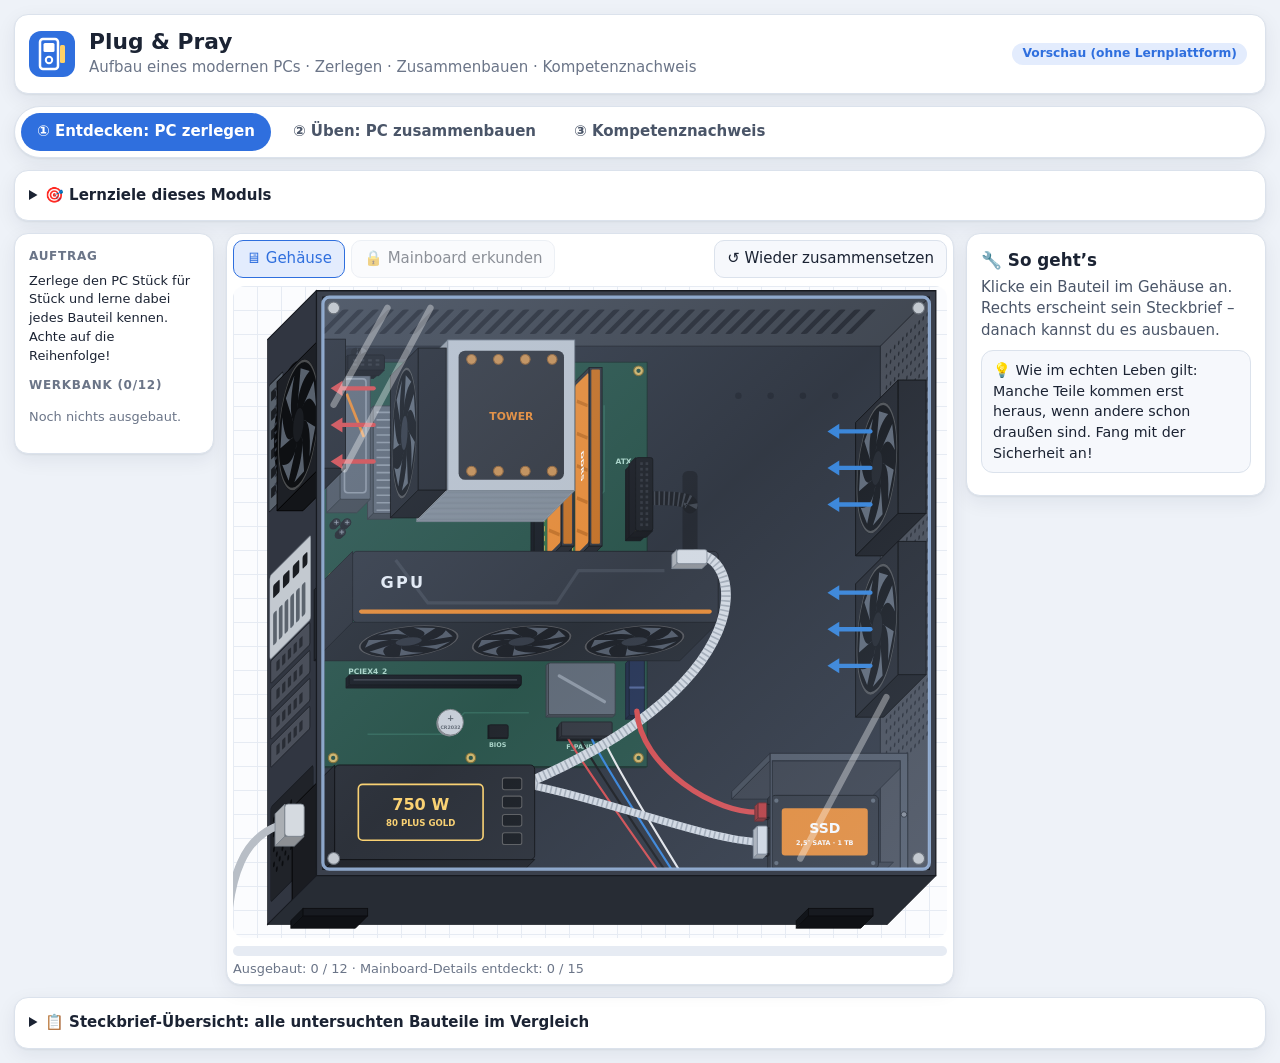
==== commit aea32a8e: "Plug & Pray: SATA-Kabel gehören in Entdecken zur Kabelgruppe Klick auf die SATA-Kabel markierte bish" ====
--- a/packages/plug-and-pray/src/index.html
+++ b/packages/plug-and-pray/src/index.html
@@ -79,7 +79,7 @@
 .part.used,.part.rej{opacity:.45;cursor:default}
 .part.used:hover,.part.rej:hover{border-color:var(--line)}
 .part.lock{opacity:.4;cursor:not-allowed}
-.part svg{width:72px;height:48px;flex:none}
+.part svg{width:56px;height:38px;flex:none}
 .part.big{flex-direction:column;align-items:stretch}
 .part.big svg{width:100%;height:auto}
 .figure{background:var(--canvas);border:1px solid var(--line);border-radius:12px;padding:6px 8px;margin:4px 0 8px}
@@ -87,8 +87,9 @@
 .legend{margin:4px 0 2px;padding-left:22px;font-size:.84rem}
 .legend li{margin:2px 0}
 .legend li::marker{color:#2f6fde;font-weight:800}
-.part .pn{font-weight:700;font-size:.9rem;line-height:1.2}
-.part .ps{font-size:.76rem;color:var(--ink-soft);line-height:1.25;margin-top:2px}
+.part .pn{font-weight:700;font-size:.9rem;line-height:1.2;overflow-wrap:break-word}
+.part .ps{font-size:.76rem;color:var(--ink-soft);line-height:1.25;margin-top:2px;overflow-wrap:break-word}
+.part>div{min-width:0}
 .part .badge{position:absolute;right:6px;top:4px;font-size:.8rem}
 .ghost{position:fixed;left:0;top:0;pointer-events:none;z-index:9999;background:var(--card);border:2px solid var(--accent);border-radius:12px;padding:4px;box-shadow:var(--shadow);opacity:.92}
 .ghost svg{width:110px;height:74px;display:block}
@@ -344,6 +345,7 @@
     facts: ['24-Pin ATX: Hauptversorgung des Mainboards (12 V, 5 V, 3,3 V).',
       '8-Pin EPS12V (oft 4+4): Versorgung der CPU – sitzt oben links am Mainboard, nahe den Spannungswandlern.',
       '12V-2x6 (16-polig, ATX 3.1): versorgt moderne Grafikkarten mit bis zu 600 W. Ältere Karten nutzen 6+2-Pin-PCIe-Stecker (je bis 150 W).',
+      'SATA-Strom (15-polig) versorgt 2,5″-SSDs und Festplatten. Dazu gehört ein SATA-Datenkabel (7-polig) zum Mainboard.',
       'Die Front-Panel-Kabel verbinden Power-Taste, Reset und LEDs des Gehäuses mit dem Header F_PANEL.'],
     chips: ['24-Pin ATX', '8-Pin EPS', '12V-2x6', 'F_PANEL'],
     good: 'Stecker immer gerade und vollständig einstecken, bis die Rastnase einrastet. Ein halb steckender 12V-2x6-Stecker kann wegen der hohen Ströme überhitzen.',
@@ -422,7 +424,7 @@
     row: ['Verbindet alle Komponenten, stellt Steckplätze bereit', 'Formfaktor (ATX/mATX/ITX), Sockel, Chipsatz', 'Sockel, Chipsatz, Anzahl Slots'] }
 };
 var EXP_ORDER = ['power', 'panel', 'fans', 'cables', 'gpu', 'ssd', 'sata', 'cooler', 'ram', 'cpu', 'psu', 'board'];
-var EXP_DEPS = { power: [], panel: ['power'], fans: ['panel'], cables: ['panel'], cooler: ['panel'], gpu: ['cables'], ssd: ['gpu'], ram: ['cooler'], cpu: ['cooler'], sata: ['panel'], psu: ['cables', 'sata'], board: ['gpu', 'ssd', 'sata', 'ram', 'cpu', 'cables'] };
+var EXP_DEPS = { power: [], panel: ['power'], fans: ['panel'], cables: ['panel'], cooler: ['panel'], gpu: ['cables'], ssd: ['gpu'], ram: ['cooler'], cpu: ['cooler'], sata: ['cables'], psu: ['cables'], board: ['gpu', 'ssd', 'ram', 'cpu', 'cables'] };
 var EXP_WHY = {
   panel: 'Erst den Strom trennen – das Netzkabel steckt noch!',
   fans: 'Das Seitenteil ist noch zu.', cables: 'Das Seitenteil ist noch zu.', cooler: 'Das Seitenteil ist noch zu.',
@@ -430,7 +432,8 @@
   ssd: 'Der M.2-Slot liegt unter der Grafikkarte – die muss zuerst raus.',
   ram: 'Der große Tower-Kühler verdeckt den ersten RAM-Slot und die Clips.',
   cpu: 'Auf der CPU sitzt noch der Kühler.',
-  psu: 'Am Netzteil hängen noch Stromkabel (auch das SATA-Stromkabel der SSD).',
+  psu: 'Am Netzteil hängen noch die Stromkabel.',
+  sata: 'An der SSD stecken noch das SATA-Datenkabel und das SATA-Stromkabel.',
   board: 'Auf dem Mainboard steckt noch etwas.'
 };
 
@@ -508,7 +511,7 @@
     slot: '#0e1116', slotEdge: '#5b6470', heat: '#59626d', heat2: '#8a939e', gpu: '#2b3039', gpuEdge: '#15181d', acc: '#e8862a',
     fanHub: '#1a1d22', fanBlade: '#58616d', ram: '#2a2e35', psu: '#202329', psuTxt: '#ffd166', cable: '#15171b', sleeve: '#4a505a',
     cpu: '#c5cad1', ssd: '#14171b', cooler: '#aab2bb', fin: '#7e8892', fan: '#1d2026', label: '#e8edf3', std: '#d2b55b' },
-  B: { caseO: '#e3e8ee', caseI: '#f4f6f9', edge: '#aab3bf', mesh: '#d5dbe3', shroud: '#e1e6ec', pcb: '#24242a', pcbLine: '#3a3a44', silk: '#9aa1ad',
+  B: { caseO: '#e3e8ee', caseI: '#dde3ea', edge: '#aab3bf', mesh: '#d5dbe3', shroud: '#e1e6ec', pcb: '#24242a', pcbLine: '#3a3a44', silk: '#9aa1ad',
     slot: '#4a4a54', slotEdge: '#8a8a96', heat: '#b9c0c8', heat2: '#dde2e8', gpu: '#eef1f5', gpuEdge: '#9aa4b0', acc: '#14958a',
     fanHub: '#d9dee5', fanBlade: '#aeb6c1', ram: '#eef1f4', psu: '#eceff3', psuTxt: '#14958a', cable: '#e8ebee', sleeve: '#c3cad3',
     cpu: '#c5cad1', ssd: '#24242a', cooler: '#1e2026', fin: '#3a3d45', fan: '#f1f3f6', label: '#1b2333', std: '#c9a943' }
@@ -888,9 +891,13 @@
   T(F, r.x + r.w / 2, r.y + r.h / 2 + 1, 'SSD', { 'text-anchor': 'middle', 'font-size': 13, 'font-weight': 900, fill: '#fff' });
   T(F, r.x + r.w / 2, r.y + r.h / 2 + 12, '2,5″ SATA · 1 TB', { 'text-anchor': 'middle', 'font-size': 6, 'font-weight': 700, fill: '#fff' });
   [[r.x + 5, r.y + 5], [r.x + r.w - 5, r.y + 5], [r.x + 5, r.y + r.h - 5], [r.x + r.w - 5, r.y + r.h - 5]].forEach(function(q){ S_('circle', { cx: q[0], cy: q[1], r: 2, fill: B ? '#c3cad3' : '#59626d' }, F); });
-  function cab(pts, wd, col, slv){ var d = 'M' + pts[0] + ' C' + pts[1] + ' ' + pts[2] + ' ' + pts[3]; S_('path', { d: d, stroke: col, 'stroke-width': wd, fill: 'none', 'stroke-linecap': 'round' }, p); if (slv) S_('path', { d: d, stroke: slv, 'stroke-width': wd, fill: 'none', 'stroke-dasharray': '1.5 3', opacity: 0.7 }, p); }
   // freie Buchsen (Daten 7-polig, Strom 15-polig)
   [pt.data, pt.pwr].forEach(function(q){ box(p, q, SZ0 + 1, SZ1 - 1, '#15171b', { rx: 1, stroke: '#000' }); });
+}
+/* SATA-Daten- und Stromkabel; eigene Gruppe, damit sie in Entdecken zu den Kabeln gehören */
+function drawSataCables(p, K, S){
+  var g = K.g, s = g.sata, ps = g.psu, pt = sataPorts(g), pl = S.plugs || {};
+  function cab(pts, wd, col, slv){ var d = 'M' + pts[0] + ' C' + pts[1] + ' ' + pts[2] + ' ' + pts[3]; S_('path', { d: d, stroke: col, 'stroke-width': wd, fill: 'none', 'stroke-linecap': 'round' }, p); if (slv) S_('path', { d: d, stroke: slv, 'stroke-width': wd, fill: 'none', 'stroke-dasharray': '1.5 3', opacity: 0.7 }, p); }
   // Daten: SSD -> SATA-Buchse am Mainboard
   var dy = pt.data.y + pt.data.h / 2;
   if (pl.sdata){
@@ -958,7 +965,8 @@
   if (S.sata) drawSata(grp('sata'), K, S);
   drawCage(svg, K, true);
   var cl = ['atx', 'eps', 'fp', 'gpu'].filter(function(w){ return S.plugs && S.plugs[w]; });
-  if (cl.length){ var cg = grp('cables'); cl.forEach(function(w){ drawCable(cg, K, w); }); }
+  var sc = S.sata && S.plugs && (S.plugs.sdata || S.plugs.spwr);
+  if (cl.length || sc){ var cg = grp('cables'); cl.forEach(function(w){ drawCable(cg, K, w); }); if (sc) drawSataCables(cg, K, S); }
   if (S.psu) drawPSU(grp('psu'), K, S.psuW);
   var fz = ['fan_f1', 'fan_f2', 'fan_rear'].filter(function(z){ return S.fans && S.fans[z]; });
   if (fz.length){
@@ -1386,7 +1394,7 @@
 }
 function expRemove(S, id){
   if (id === 'fans') S.fans = { fan_rear: null, fan_f1: null, fan_f2: null };
-  else if (id === 'cables') ['atx', 'eps', 'gpu', 'fp'].forEach(function(k){ S.plugs[k] = 0; });
+  else if (id === 'cables') ['atx', 'eps', 'gpu', 'fp', 'sdata', 'spwr'].forEach(function(k){ S.plugs[k] = 0; });
   else if (id === 'sata'){ S.sata = 0; S.plugs.sdata = 0; S.plugs.spwr = 0; }
   else if (id === 'ram') S.ram = [0, 0, 0, 0];
   else S[id] = 0;
@@ -1567,7 +1575,7 @@
   add({ id: 'plug_gpu', cat: 'plug_gpu', ok: true, icon: 'plug16', name: '12V-2x6-Stecker (16-Pin)', specs: ['vom Netzteil'], tname: 'Stecker, 16-polig (12+4)' });
   add({ id: 'plug_fp', cat: 'plug_fp', ok: true, icon: 'plugfp', name: 'Front-Panel-Kabel', specs: ['Power-SW, Reset, LEDs'], tname: 'Kabelsatz, Einzelstecker 2-polig' });
   K.sata = true;
-  add({ id: 'sata_ok', cat: 'sata', ok: true, icon: 'ssd25', name: '2,5″-SATA-SSD 1 TB (Datenlaufwerk)', specs: ['SATA III, bis 550 MB/s', 'Anschlüsse: SATA-Daten + SATA-Strom'] });
+  add({ id: 'sata_ok', cat: 'sata', ok: true, icon: 'ssd25', name: '2,5″-SATA-SSD 1 TB', specs: ['SATA III, bis 550 MB/s', 'Anschlüsse: SATA-Daten + SATA-Strom'] });
   add({ id: 'sata_bad', cat: 'sata', ok: false, icon: 'hdd', name: '3,5″-Festplatte 4 TB', specs: ['SATA, 7.200 U/min', '≈ 250 MB/s'], reason: 'Der Auftrag verlangt eine SSD. Eine 3,5″-Festplatte arbeitet mechanisch, ist langsamer und zu groß für den 2,5″-Laufwerksplatz.' });
   add({ id: 'plug_sdata', cat: 'plug_sdata', ok: true, icon: 'satadata', name: 'SATA-Datenkabel', tname: 'Kabel, 7-polig, flach', specs: ['7-polig, L-förmig codiert', 'Mainboard ↔ Laufwerk'] });
   add({ id: 'plug_spwr', cat: 'plug_spwr', ok: true, icon: 'satapwr', name: 'SATA-Stromstecker', tname: 'Stecker, 15-polig, flach', specs: ['15-polig, L-förmig codiert', 'vom Netzteil'] });
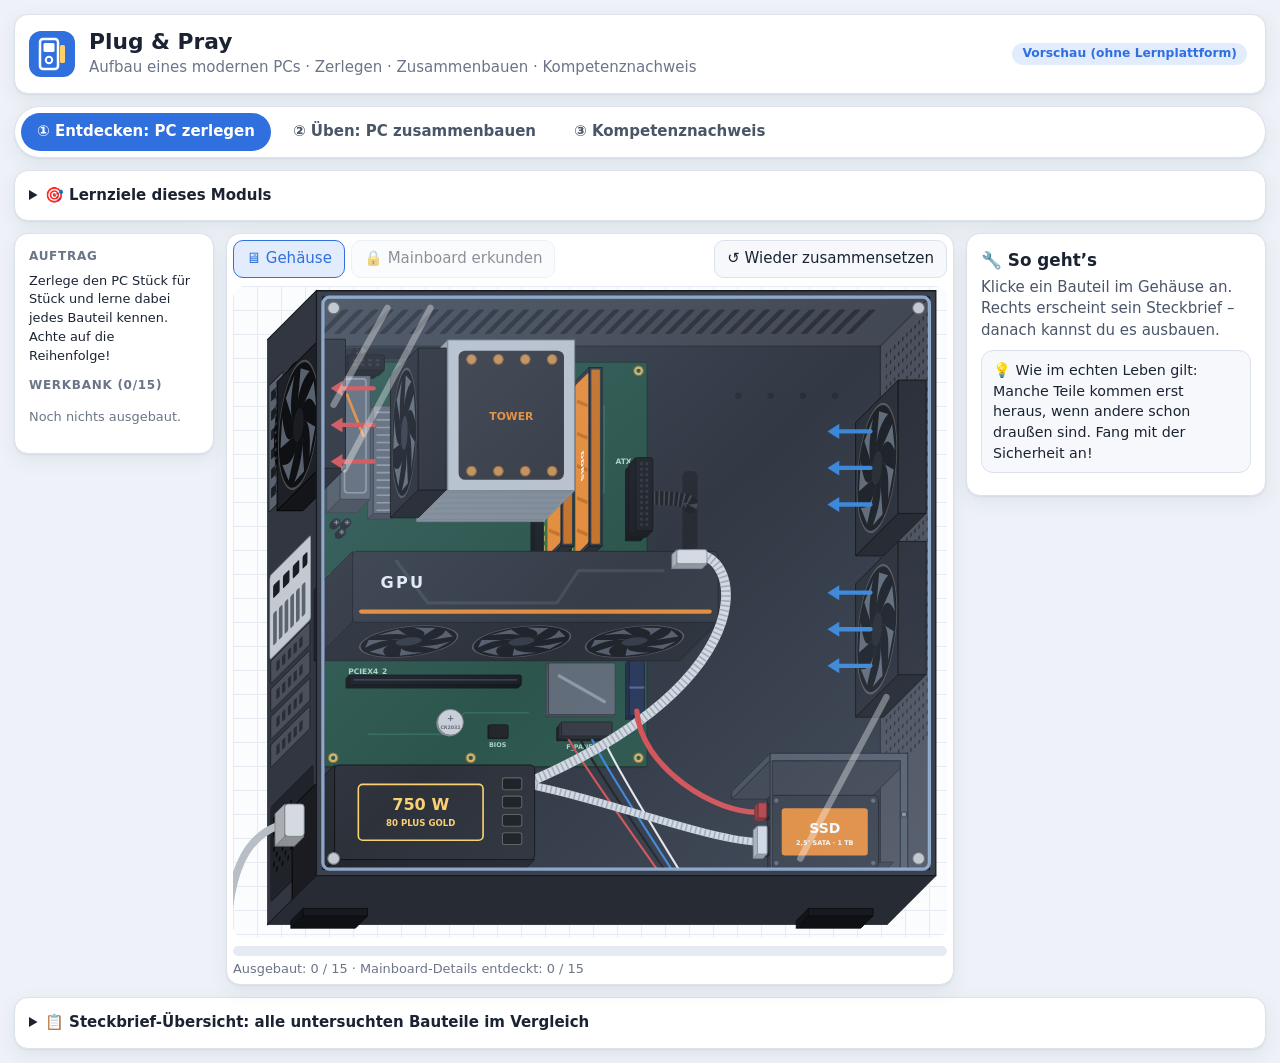
==== commit 0180c851: "Plug & Pray: GPU- und SATA-Kabel in Entdecken einzeln abziehbar GPU-Stromkabel, SATA-Daten- und SATA" ====
--- a/packages/plug-and-pray/src/index.html
+++ b/packages/plug-and-pray/src/index.html
@@ -340,16 +340,39 @@
     chips: ['120 / 140 mm', '4-Pin PWM', 'vorne Einlass'],
     good: 'Die Blasrichtung erkennst du am Rahmen: Auf der Seite mit den Streben (Halterung des Motors) bläst die Luft heraus. Viele Lüfter haben zusätzlich Pfeile am Rahmen.',
     row: ['Luftaustausch: kühle Luft rein, Abwärme raus', '4-Pin-Lüfteranschluss (SYS_FAN)', '120/140 mm, U/min, Luftdurchsatz'] },
-  cables: { name: 'Stromkabel vom Netzteil', cat: 'strom',
-    lead: 'Über diese Stecker verteilt das Netzteil die Gleichspannungen an die Komponenten.',
+  cables: { name: 'Mainboard-Kabel (ATX, EPS, Front-Panel)', cat: 'strom',
+    lead: 'Über diese Stecker bekommen Mainboard und CPU ihren Strom vom Netzteil, dazu kommen die Kabel der Gehäusetasten.',
     facts: ['24-Pin ATX: Hauptversorgung des Mainboards (12 V, 5 V, 3,3 V).',
       '8-Pin EPS12V (oft 4+4): Versorgung der CPU – sitzt oben links am Mainboard, nahe den Spannungswandlern.',
-      '12V-2x6 (16-polig, ATX 3.1): versorgt moderne Grafikkarten mit bis zu 600 W. Ältere Karten nutzen 6+2-Pin-PCIe-Stecker (je bis 150 W).',
-      'SATA-Strom (15-polig) versorgt 2,5″-SSDs und Festplatten. Dazu gehört ein SATA-Datenkabel (7-polig) zum Mainboard.',
-      'Die Front-Panel-Kabel verbinden Power-Taste, Reset und LEDs des Gehäuses mit dem Header F_PANEL.'],
-    chips: ['24-Pin ATX', '8-Pin EPS', '12V-2x6', 'F_PANEL'],
-    good: 'Stecker immer gerade und vollständig einstecken, bis die Rastnase einrastet. Ein halb steckender 12V-2x6-Stecker kann wegen der hohen Ströme überhitzen.',
-    row: ['Verteilen den Strom an Board, CPU und GPU', '24-Pin ATX, 8-Pin EPS, 12V-2x6, SATA-Strom', 'bis 600 W über 12V-2x6'] },
+      'Die Front-Panel-Kabel verbinden Power-Taste, Reset und LEDs des Gehäuses mit dem Header F_PANEL.',
+      'Grafikkarte und SATA-SSD haben eigene Kabel – die steckst du einzeln ab.'],
+    chips: ['24-Pin ATX', '8-Pin EPS', 'F_PANEL'],
+    good: 'Stecker immer gerade und vollständig einstecken, bis die Rastnase einrastet. Beim Abziehen die Rastnase eindrücken und am Stecker ziehen, nie am Kabel.',
+    row: ['Strom für Mainboard und CPU, Gehäusetasten', '24-Pin ATX, 8-Pin EPS, F_PANEL', '24 + 8 Pins'] },
+  gpucable: { name: 'Grafikkarten-Stromkabel (12V-2x6)', cat: 'strom',
+    lead: 'Dieses Kabel versorgt die Grafikkarte direkt vom Netzteil – der PCIe-Slot allein liefert zu wenig Strom.',
+    facts: ['12V-2x6 (16-polig, ATX 3.1): 12 Strom-Pins plus 4 kleine Signal-Pins, bis 600 W.',
+      'Über die Signal-Pins erfährt die Grafikkarte, wie viel Leistung das Netzteil liefern darf.',
+      'Ältere Karten nutzen einen oder mehrere 6+2-Pin-PCIe-Stecker (je bis 150 W).'],
+    chips: ['12V-2x6', '16-polig', 'bis 600 W'],
+    good: 'Ein halb steckender 12V-2x6-Stecker kann wegen der hohen Ströme überhitzen. Immer ganz einstecken, bis er einrastet.',
+    row: ['Strom für die Grafikkarte', '12V-2x6 an der Grafikkarte', 'bis 600 W'] },
+  sdata: { name: 'SATA-Datenkabel', cat: 'speicher',
+    lead: 'Das SATA-Datenkabel verbindet die 2,5″-SSD mit einer SATA-Buchse am Mainboard. Darüber laufen die Daten, kein Strom.',
+    facts: ['7-polig, flach, L-förmig codiert: passt nur in einer Richtung.',
+      'Viele Kabel haben eine Metall-Rastnase. Vor dem Abziehen eindrücken!',
+      'SATA III überträgt ≈ 6 Gbit/s, nutzbar sind rund 550 MB/s.'],
+    chips: ['7-polig', 'SATA III', 'Mainboard ↔ SSD'],
+    good: 'Gewinkelte Stecker (90°) helfen, wenn neben der Buchse am Mainboard wenig Platz ist, etwa unter einer langen Grafikkarte.',
+    row: ['Datenverbindung SSD ↔ Mainboard', 'SATA-Buchse am Mainboard + SSD', '≈ 6 Gbit/s'] },
+  spwr: { name: 'SATA-Stromkabel', cat: 'strom',
+    lead: 'Das SATA-Stromkabel kommt vom Netzteil und versorgt die 2,5″-SSD mit Strom.',
+    facts: ['15-polig, breiter als der Datenstecker, ebenfalls L-förmig codiert.',
+      'Es liefert 12 V, 5 V und 3,3 V. Eine 2,5″-SSD braucht davon nur 5 V.',
+      'An einem Strang des Netzteils hängen meist mehrere SATA-Stecker hintereinander.'],
+    chips: ['15-polig', '5 V / 12 V', 'vom Netzteil'],
+    good: 'Ältere 4-polige Molex-Stecker passen nicht an SATA-Laufwerke. Dafür gibt es Adapter, die aber als Brandrisiko gelten.',
+    row: ['Strom für SATA-Laufwerke', 'SATA-Stromanschluss an der SSD', '15 Pins, 5 V für SSDs'] },
   gpu: { name: 'Grafikkarte (GPU)', cat: 'gpu',
     lead: 'Die Grafikkarte berechnet die Bilder für den Monitor – sie ist Spezialistin für sehr viele gleichartige Rechnungen gleichzeitig.',
     facts: ['Tausende kleine Rechenkerne arbeiten parallel – ideal für 3D-Grafik, Videobearbeitung und KI.',
@@ -423,11 +446,14 @@
     good: 'Ausgebaut liegt das Mainboard auf der Werkbank: Klick oben auf „🔍 Mainboard erkunden“ und entdecke alle Steckplätze und Anschlüsse.',
     row: ['Verbindet alle Komponenten, stellt Steckplätze bereit', 'Formfaktor (ATX/mATX/ITX), Sockel, Chipsatz', 'Sockel, Chipsatz, Anzahl Slots'] }
 };
-var EXP_ORDER = ['power', 'panel', 'fans', 'cables', 'gpu', 'ssd', 'sata', 'cooler', 'ram', 'cpu', 'psu', 'board'];
-var EXP_DEPS = { power: [], panel: ['power'], fans: ['panel'], cables: ['panel'], cooler: ['panel'], gpu: ['cables'], ssd: ['gpu'], ram: ['cooler'], cpu: ['cooler'], sata: ['cables'], psu: ['cables'], board: ['gpu', 'ssd', 'ram', 'cpu', 'cables'] };
+var EXP_ORDER = ['power', 'panel', 'fans', 'gpucable', 'sdata', 'spwr', 'cables', 'gpu', 'ssd', 'sata', 'cooler', 'ram', 'cpu', 'psu', 'board'];
+var EXP_DEPS = { power: [], panel: ['power'], fans: ['panel'], cables: ['panel'], gpucable: ['panel'], sdata: ['panel'], spwr: ['panel'], cooler: ['panel'], gpu: ['gpucable'], ssd: ['gpu'], ram: ['cooler'], cpu: ['cooler'],
+  sata: ['sdata', 'spwr'], psu: ['cables', 'gpucable', 'spwr'], board: ['gpu', 'ssd', 'ram', 'cpu', 'cables', 'sdata'] };
+var EXP_CABLE = { cables: 1, gpucable: 1, sdata: 1, spwr: 1 };
 var EXP_WHY = {
   panel: 'Erst den Strom trennen – das Netzkabel steckt noch!',
   fans: 'Das Seitenteil ist noch zu.', cables: 'Das Seitenteil ist noch zu.', cooler: 'Das Seitenteil ist noch zu.',
+  gpucable: 'Das Seitenteil ist noch zu.', sdata: 'Das Seitenteil ist noch zu.', spwr: 'Das Seitenteil ist noch zu.',
   gpu: 'An der Grafikkarte steckt noch das 12V-2x6-Stromkabel.',
   ssd: 'Der M.2-Slot liegt unter der Grafikkarte – die muss zuerst raus.',
   ram: 'Der große Tower-Kühler verdeckt den ersten RAM-Slot und die Clips.',
@@ -894,19 +920,19 @@
   // freie Buchsen (Daten 7-polig, Strom 15-polig)
   [pt.data, pt.pwr].forEach(function(q){ box(p, q, SZ0 + 1, SZ1 - 1, '#15171b', { rx: 1, stroke: '#000' }); });
 }
-/* SATA-Daten- und Stromkabel; eigene Gruppe, damit sie in Entdecken zu den Kabeln gehören */
-function drawSataCables(p, K, S){
+/* SATA-Daten- und Stromkabel; w = 'sdata' oder 'spwr' zeichnet nur eines (eigene Gruppe in Entdecken) */
+function drawSataCables(p, K, S, w){
   var g = K.g, s = g.sata, ps = g.psu, pt = sataPorts(g), pl = S.plugs || {};
   function cab(pts, wd, col, slv){ var d = 'M' + pts[0] + ' C' + pts[1] + ' ' + pts[2] + ' ' + pts[3]; S_('path', { d: d, stroke: col, 'stroke-width': wd, fill: 'none', 'stroke-linecap': 'round' }, p); if (slv) S_('path', { d: d, stroke: slv, 'stroke-width': wd, fill: 'none', 'stroke-dasharray': '1.5 3', opacity: 0.7 }, p); }
   // Daten: SSD -> SATA-Buchse am Mainboard
   var dy = pt.data.y + pt.data.h / 2;
-  if (pl.sdata){
+  if (pl.sdata && w !== 'spwr'){
     cab([P3(pt.data.x, dy, 60), P3(pt.data.x - 40, dy, 50), P3(s.x + s.w / 2, s.y + s.h + 50, 20), P3(s.x + s.w / 2, s.y + s.h - 4, 12)], 5, '#d64545');
     box(p, { x: pt.data.x - 6, y: pt.data.y - 1, w: 8, h: pt.data.h + 2 }, SZ0, SZ1, '#b83232', { rx: 1 });
   }
   // Strom: SSD -> Netzteil
   var py = pt.pwr.y + pt.pwr.h / 2;
-  if (pl.spwr){
+  if (pl.spwr && w !== 'sdata'){
     cab([P3(pt.pwr.x, py, 60), P3(pt.pwr.x - 60, py, 60), P3(ps.x + ps.w + 20, ps.y - 10, 70), P3(ps.x + ps.w - 40, ps.y + 4, 80)], 7, LIGHT, LIGHT_S);
     box(p, { x: pt.pwr.x - 7, y: pt.pwr.y - 1, w: 9, h: pt.pwr.h + 2 }, SZ0 - 1, SZ1 + 1, LIGHT, { rx: 1, stroke: '#7d858f' });
   }
@@ -964,9 +990,11 @@
   drawCage(svg, K, false);
   if (S.sata) drawSata(grp('sata'), K, S);
   drawCage(svg, K, true);
-  var cl = ['atx', 'eps', 'fp', 'gpu'].filter(function(w){ return S.plugs && S.plugs[w]; });
-  var sc = S.sata && S.plugs && (S.plugs.sdata || S.plugs.spwr);
-  if (cl.length || sc){ var cg = grp('cables'); cl.forEach(function(w){ drawCable(cg, K, w); }); if (sc) drawSataCables(cg, K, S); }
+  var pl = S.plugs || {};
+  var cl = ['atx', 'eps', 'fp'].filter(function(w){ return pl[w]; });
+  if (cl.length){ var cg = grp('cables'); cl.forEach(function(w){ drawCable(cg, K, w); }); }
+  if (pl.gpu) drawCable(grp('gpucable'), K, 'gpu');
+  if (S.sata) ['sdata', 'spwr'].forEach(function(w){ if (pl[w]) drawSataCables(grp(w), K, S, w); });
   if (S.psu) drawPSU(grp('psu'), K, S.psuW);
   var fz = ['fan_f1', 'fan_f2', 'fan_rear'].filter(function(z){ return S.fans && S.fans[z]; });
   if (fz.length){
@@ -1261,9 +1289,8 @@
     });
   },
   cables: function(g, C){
-    var a = G(g, { transform: 'translate(-8,24) scale(0.52)' }); PARTS.plug24(a, C);
-    var b = G(g, { transform: 'translate(62,24) scale(0.52)' }); PARTS.plug8(b, C);
-    var c = G(g, { transform: 'translate(118,24) scale(0.52)' }); PARTS.plug16(c, C);
+    var a = G(g, { transform: 'translate(20,24) scale(0.52)' }); PARTS.plug24(a, C);
+    var b = G(g, { transform: 'translate(110,24) scale(0.52)' }); PARTS.plug8(b, C);
   },
   cord: function(g, C){
     S_('path', { d: 'M74,104 C110,150 150,40 172,80', stroke: '#15171b', 'stroke-width': 7, fill: 'none', 'stroke-linecap': 'round' }, g);
@@ -1380,7 +1407,7 @@
   psu: [[96, 37, 'Lüfter', 'Saugt Luft an – im Gehäuse meist nach unten zum Staubfilter.'], [70, 112, 'Typenschild', 'Leistung (W), Norm (ATX 3.1), Effizienz (80 PLUS).'], [180, 108, 'Kaltgerätebuchse', 'Hier kommt das 230-V-Netzkabel rein.'], [196, 98, 'Netzschalter', 'Trennt das Netzteil vom Netz (I/0).'], [195, 58, 'Lüftungsgitter', 'Warme Luft geht hinten aus dem Gehäuse.']],
   cooler: [[122, 82, 'Lüfter', 'Drückt Luft durch die Lamellen.'], [196, 70, 'Lamellen', 'Viele dünne Bleche – große Oberfläche zur Wärmeabgabe.'], [130, 22, 'Heatpipes', 'Kupferrohre transportieren die Wärme von der CPU nach oben.'], [120, 146, 'Bodenplatte', 'Liegt auf der CPU – mit Wärmeleitpaste dazwischen.']],
   fan: [[120, 76, 'Rotor', 'Sieben Blätter, angetrieben von einem kleinen Motor.'], [73, 29, 'Schraublöcher', '120 mm Lochabstand 105 mm – passt in jedes Gehäuse.'], [207, 136, '4-Pin-PWM-Stecker', 'Das Mainboard regelt darüber die Drehzahl.']],
-  cables: [[54, 84, '24-Pin-ATX-Stecker', 'Hauptversorgung des Mainboards.'], [124, 84, '8-Pin-EPS (4+4)', 'Versorgung der CPU.'], [180, 82, '12V-2x6 (16-Pin)', 'Versorgung der Grafikkarte, mit 4 kleinen Signal-Pins.']],
+  cables: [[82, 84, '24-Pin-ATX-Stecker', 'Hauptversorgung des Mainboards.'], [172, 84, '8-Pin-EPS (4+4)', 'Versorgung der CPU.']],
   ssd25: [[81, 132, 'SATA-Datenanschluss', '7-polig, Kabel zur SATA-Buchse am Mainboard.'], [124, 132, 'SATA-Stromanschluss', '15-polig, Kabel vom Netzteil.'], [120, 62, 'Gehäuse', 'Innen sitzen Controller und NAND-Flash-Chips.'], [56, 24, 'Gewindebohrungen', 'Zum Festschrauben im Laufwerksplatz.']],
   cord: [[56, 84, 'Schutzkontaktstecker', 'Geht in die Steckdose (230 V).'], [193, 76, 'Kaltgerätestecker C13', 'Kommt in die Buchse am Netzteil.']],
   panel: [[120, 80, 'Glasscheibe', 'Gehärtetes Glas – schwer und zerbrechlich.'], [48, 38, 'Rändelschrauben', 'Lassen sich ohne Werkzeug lösen.']]
@@ -1394,7 +1421,9 @@
 }
 function expRemove(S, id){
   if (id === 'fans') S.fans = { fan_rear: null, fan_f1: null, fan_f2: null };
-  else if (id === 'cables') ['atx', 'eps', 'gpu', 'fp', 'sdata', 'spwr'].forEach(function(k){ S.plugs[k] = 0; });
+  else if (id === 'cables') ['atx', 'eps', 'fp'].forEach(function(k){ S.plugs[k] = 0; });
+  else if (id === 'gpucable') S.plugs.gpu = 0;
+  else if (id === 'sdata' || id === 'spwr') S.plugs[id] = 0;
   else if (id === 'sata'){ S.sata = 0; S.plugs.sdata = 0; S.plugs.spwr = 0; }
   else if (id === 'ram') S.ram = [0, 0, 0, 0];
   else S[id] = 0;
@@ -1471,7 +1500,7 @@
     T(g, lx, ly, HOT[id].n.split(' (')[0], { 'class': 'lbl', 'text-anchor': 'middle', style: 'font-size:7.5px;stroke-width:2.5px' });
   });
 }
-var EXP_KIND = { power: 'cord', panel: 'panel', fans: 'fan', cables: 'cables', gpu: 'gpu', ssd: 'ssd', sata: 'ssd25', cooler: 'cooler', ram: 'ram', cpu: 'cpu', psu: 'psu', board: 'board' };
+var EXP_KIND = { power: 'cord', panel: 'panel', fans: 'fan', cables: 'cables', gpucable: 'plug16', sdata: 'satadata', spwr: 'satapwr', gpu: 'gpu', ssd: 'ssd', sata: 'ssd25', cooler: 'cooler', ram: 'ram', cpu: 'cpu', psu: 'psu', board: 'board' };
 function infoCard(box, I, extra, mid){
   var h = '<h3><span class="dot" style="background:' + CAT[I.cat] + '"></span>' + esc(I.name) + '</h3>';
   h += '<p class="lead">' + esc(I.lead) + '</p>' + (mid ? extra : '') + '<div class="subh">🔍 Nahansicht</div><div class="figslot"></div><ul>' + I.facts.map(function(f){ return '<li>' + esc(f) + '</li>'; }).join('') + '</ul>';
@@ -1500,7 +1529,7 @@
   var id = EXP.sel, I = INFO[id], bl = expBlockers(id);
   var top = '';
   if (bl.length) top = '<div class="msg warn">⛔ Noch nicht ausbaubar: ' + esc(EXP_WHY[id] || '') + '<br><span class="small">Zuerst: ' + bl.map(function(b){ return esc(INFO[b].name); }).join(', ') + '</span></div>';
-  var verb = id === 'power' ? '🔌 Netzkabel ziehen' : id === 'panel' ? '🪟 Seitenteil abnehmen' : id === 'cables' ? '🔧 Stecker abziehen' : '🔧 Ausbauen';
+  var verb = id === 'power' ? '🔌 Netzkabel ziehen' : id === 'panel' ? '🪟 Seitenteil abnehmen' : EXP_CABLE[id] ? '🔧 Stecker abziehen' : '🔧 Ausbauen';
   top += '<div class="btnrow" style="margin:0 0 10px"><button class="primary" id="expTake"' + (bl.length ? ' disabled' : '') + '>' + verb + '</button></div>';
   infoCard(box, I, top, true);
   var b = $('#expTake'); if (b) b.onclick = function(){ expTake(id); };
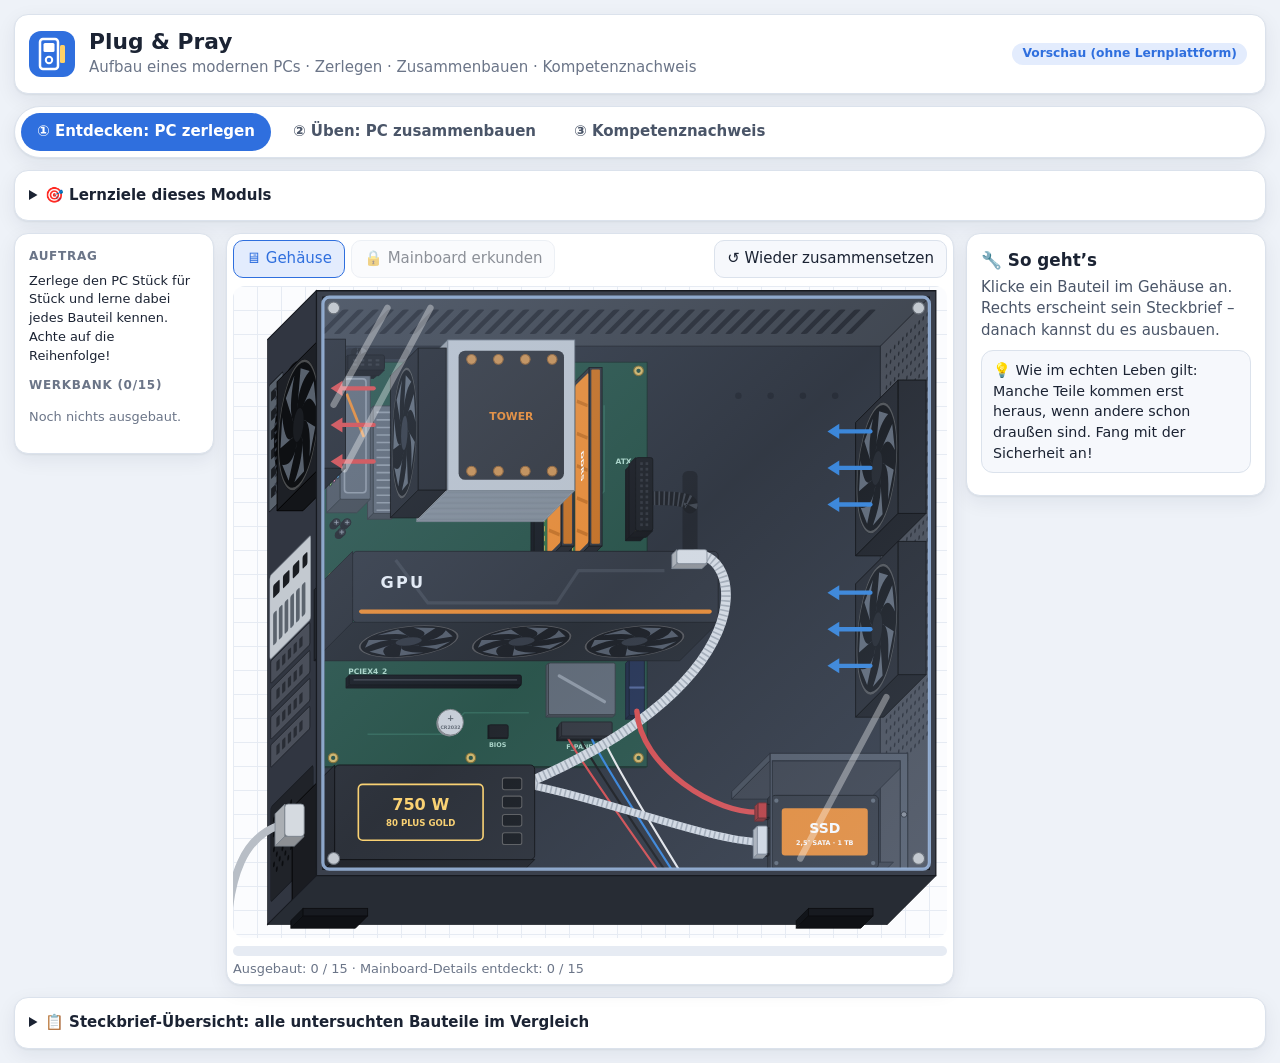
==== commit 1210e108: "Plug & Pray: EPS-Hotspot anklickbar, Rear-I/O mit Anschlüssen Die I/O-Fläche verdeckte den EPS-Ansch" ====
--- a/packages/plug-and-pray/src/index.html
+++ b/packages/plug-and-pray/src/index.html
@@ -691,6 +691,40 @@
   S_('path', { d: 'M' + o.x + ',' + o.y + 'h' + o.w + 'v' + o.h + 'h-' + o.w + 'Z M' + i.x + ',' + i.y + 'v' + i.h + 'h' + i.w + 'v-' + i.h + 'Z', fill: P.caseO, stroke: P.edge, 'stroke-width': 1.2, 'fill-rule': 'evenodd' }, F);
 }
 
+/* Anschlüsse an der Rückseite der I/O-Blende (linke Fläche, u = Höhe über der Platine, v = y) */
+function ioPorts(L, r){
+  var y = r.y + 4;
+  function port(h, w, col, inner){ var u = 20 - w / 2; R(L, { x: u, y: y, w: w, h: h }, { rx: 1, fill: '#0b0d10', stroke: '#8d96a0', 'stroke-width': 0.6 }); if (inner) R(L, { x: u + 2, y: y + h / 2 - 1, w: w - 4, h: 2 }, { fill: inner }); y += h + 2.5; }
+  function jacks(cols){ cols.forEach(function(c, i){ S_('circle', { cx: 13 + i * 9, cy: y + 4, r: 3.4, fill: c, stroke: '#0b0d10', 'stroke-width': 0.8 }, L); S_('circle', { cx: 13 + i * 9, cy: y + 4, r: 1.3, fill: '#0b0d10' }, L); }); y += 11; }
+  port(5, 22, '#15171b', '#e9edf1'); port(5, 22, '#15171b', '#e9edf1');   // USB-A 2.0
+  port(5, 22, '#15171b', '#2f7fd6'); port(5, 22, '#15171b', '#2f7fd6');   // USB-A 3.2 (blau)
+  port(4, 12, '#15171b', '#8d96a0');                                      // USB-C
+  port(6, 18, '#15171b', '#c9b26b');                                      // HDMI
+  var ry = y; port(12, 18, '#15171b');                                    // RJ45 mit LEDs
+  R(L, { x: 13, y: ry + 1.5, w: 3, h: 2 }, { fill: '#ffd166' }); R(L, { x: 24, y: ry + 1.5, w: 3, h: 2 }, { fill: '#2fd0a0' });
+  port(5, 22, '#15171b', '#d64545'); port(5, 22, '#15171b', '#d64545');   // USB-A 3.2 Gen 2 (rot)
+  jacks(['#c9b26b', '#c9b26b']);                                          // WLAN-Antennen
+  jacks(['#7cc36a', '#e88fb4', '#5fa8e0']);                               // Audio
+}
+
+/* Nahansicht der I/O-Blende von hinten (für den Hotspot „Rear-I/O“) */
+function ioFigure(){
+  var s = '', x = 10, n = 0;
+  function r(x, y, w, h, f, st){ return '<rect x="' + x + '" y="' + y + '" width="' + w + '" height="' + h + '" rx="1.5" fill="' + f + '"' + (st ? ' stroke="' + st + '"' : '') + '/>'; }
+  function usb(col){ var o = r(x, 22, 20, 9, '#0b0d10', '#8d96a0') + r(x + 3, 25, 14, 3, col) + r(x, 36, 20, 9, '#0b0d10', '#8d96a0') + r(x + 3, 39, 14, 3, col); x += 26; return o; }
+  function lbl(cx, t){ var y = n++ % 2 ? 80 : 69; return '<line x1="' + cx + '" y1="58" x2="' + cx + '" y2="' + (y - 7) + '" stroke="#a0aab6" stroke-width="0.6"/><text x="' + cx + '" y="' + y + '" text-anchor="middle" font-size="7" font-weight="700" fill="#4a5568">' + t + '</text>'; }
+  s += usb('#e9edf1') + lbl(20, 'USB 2.0');
+  s += usb('#2f7fd6') + lbl(46, 'USB 5G');
+  s += r(x, 22, 14, 6, '#0b0d10', '#8d96a0') + r(x - 1, 36, 16, 8, '#0b0d10', '#8d96a0') + r(x + 2, 39, 10, 2, '#c9b26b') + lbl(x + 7, 'USB-C, HDMI'); x += 22;
+  s += r(x, 20, 20, 26, '#0b0d10', '#8d96a0') + r(x + 3, 22, 4, 3, '#ffd166') + r(x + 13, 22, 4, 3, '#2fd0a0') + r(x + 5, 30, 10, 10, '#1a1d22') + lbl(x + 10, 'LAN'); x += 26;
+  s += usb('#d64545') + lbl(x - 16, 'USB 10G');
+  s += '<circle cx="' + (x + 6) + '" cy="27" r="5" fill="#c9b26b" stroke="#7b6626"/><circle cx="' + (x + 6) + '" cy="41" r="5" fill="#c9b26b" stroke="#7b6626"/>' + lbl(x + 6, 'WLAN'); x += 18;
+  ['#7cc36a', '#e88fb4', '#5fa8e0'].forEach(function(c, i){ s += '<circle cx="' + (x + 6) + '" cy="' + (20 + i * 11) + '" r="4.5" fill="' + c + '" stroke="#0b0d10"/><circle cx="' + (x + 6) + '" cy="' + (20 + i * 11) + '" r="1.6" fill="#0b0d10"/>'; });
+  s += lbl(x + 6, 'Audio'); x += 18;
+  return '<div class="subh">🔍 Nahansicht (von hinten)</div><svg viewBox="-6 0 ' + (x + 18) + ' 84" style="width:100%;height:auto;display:block;margin:4px 0 10px">' + r(4, 12, x - 2, 46, '#c3c9d0', '#7d858f') + s + '</svg>' +
+    '<p class="small">Die Anschlüsse zeigen nach hinten aus dem Gehäuse. Im Gehäuse sitzt der hintere Lüfter direkt daneben in der Rückwand, deshalb liegen beide in der Seitenansicht auf gleicher Höhe.</p>';
+}
+
 /* ---------- Mainboard ---------- */
 function drawBoard(p, K, extra, noSilk){
   var g = K.g, P = K.p, b = g.board;
@@ -716,7 +750,7 @@
   TX(F, g.bios.x + g.bios.w / 2, g.bios.y + g.bios.h + 8, 'BIOS', { 'text-anchor': 'middle', 'font-size': 6, fill: P.silk, 'font-weight': 700 });
   var hd = '#111317', gold = '#c9b26b';
   var els = [
-    { r: g.io, z: 36, col: P.heat, deco: function(f, r){ R(f, { x: r.x + 4, y: r.y + 6, w: r.w - 8, h: r.h - 12 }, { rx: 3, fill: 'none', stroke: P.heat2, 'stroke-width': 1.5 }); S_('line', { x1: r.x + 6, y1: r.y + 20, x2: r.x + r.w - 6, y2: r.y + 60, stroke: K.key === 'A' ? '#e8862a' : '#14958a', 'stroke-width': 2.5 }, f); } },
+    { r: g.io, z: 36, col: P.heat, side: ioPorts, deco: function(f, r){ R(f, { x: r.x + 4, y: r.y + 6, w: r.w - 8, h: r.h - 12 }, { rx: 3, fill: 'none', stroke: P.heat2, 'stroke-width': 1.5 }); S_('line', { x1: r.x + 6, y1: r.y + 20, x2: r.x + r.w - 6, y2: r.y + 60, stroke: K.key === 'A' ? '#e8862a' : '#14958a', 'stroke-width': 2.5 }, f); } },
     { r: g.vrmT, z: 17, col: P.heat, deco: function(f, r){ for (var x = r.x + 6; x < r.x + r.w - 2; x += 7) S_('line', { x1: x, y1: r.y + 3, x2: x, y2: r.y + r.h - 3, stroke: P.heat2, 'stroke-width': 1.5 }, f); } },
     { r: g.vrmL, z: 17, col: P.heat, deco: function(f, r){ for (var y = r.y + 6; y < r.y + r.h - 2; y += 7) S_('line', { x1: r.x + 3, y1: y, x2: r.x + r.w - 3, y2: y, stroke: P.heat2, 'stroke-width': 1.5 }, f); } },
     { r: pad(g.socket, 3), z: 7, col: '#2a2d33', deco: function(f, r){
@@ -746,6 +780,7 @@
     if (e.cmos){ cyl(grp, e.r.x + 12, e.r.y + 12, 12, 3, 6, '#c9ced5'); var t = P3(e.r.x + 12, e.r.y + 12, 6); T(grp, t[0], t[1] - 1, '+', { 'text-anchor': 'middle', 'font-size': 8, fill: '#5d646d', 'font-weight': 700 }); T(grp, t[0], t[1] + 6, 'CR2032', { 'text-anchor': 'middle', 'font-size': 4.4, fill: '#5d646d', 'font-weight': 700 }); return; }
     if (e.cap){ var cc = cyl(grp, e.r.x + 3.5, e.r.y + 3.5, 3.5, 3, 11, '#2a2e35'); S_('path', { d: 'M' + (+cc.getAttribute('cx') - 2) + ',' + cc.getAttribute('cy') + ' h4 M' + cc.getAttribute('cx') + ',' + (+cc.getAttribute('cy') - 2) + ' v4', stroke: '#8d96a0', 'stroke-width': 0.8 }, grp); return; }
     box(grp, e.r, 3, e.z, e.col, { rx: 1.5 });
+    if (e.side) e.side(lG(grp, e.r.x), e.r);
     if (e.deco) e.deco(fG(grp, e.z), e.r);
   });
   return grp;
@@ -1025,11 +1060,12 @@
 function hotRects(K){
   var g = K.g, d = g.dimm;
   return [
+    { id: 'io', r: pb(g.io, 3, 36) },   // zuerst: die hohe I/O-Blende verdeckt sonst den EPS-Anschluss
     { id: 'socket', r: pb(pad(g.socket, 3), 3, 7) }, { id: 'vrm', r: pb(g.vrmT, 3, 17) }, { id: 'vrm', r: pb(g.vrmL, 3, 17) },
     { id: 'dimm', r: pb({ x: d[0].x - 2, y: d[0].y - 6, w: d[3].x + d[3].w - d[0].x + 4, h: d[0].h + 12 }, 3, 11) },
     { id: 'atx', r: pb(g.atx, 3, 14) }, { id: 'eps', r: pb(g.eps, 3, 12) }, { id: 'cpufan', r: pb(g.cpufan, 3, 8) }, { id: 'pcie16', r: pb(g.pcie16, 3, 12) }, { id: 'pcieX', r: pb(g.pcieX, 3, 11) },
     { id: 'm2', r: pb(g.m2, 3, 7) }, { id: 'chipset', r: pb(g.chipset, 3, 9) }, { id: 'sata', r: pb(g.sata, 3, 12) }, { id: 'cmos', r: pb(g.cmos, 3, 6) }, { id: 'bios', r: pb(g.bios, 3, 5) },
-    { id: 'io', r: pb(g.io, 3, 36) }, { id: 'fpanel', r: pb(g.fpanel, 3, 9) }
+    { id: 'fpanel', r: pb(g.fpanel, 3, 9) }
   ];
 }
 
@@ -1515,7 +1551,7 @@
   if (EXP.view === 'board'){
     if (!EXP.hotSel){ box.innerHTML = '<h3>🔍 Mainboard auf der Werkbank</h3><p class="lead">Das Mainboard ist ausgebaut. Tippe seine Bauteile und Anschlüsse an – erkannte Stellen werden beschriftet.</p><div class="msg">Tipp: Hier steckten vorher CPU, RAM, SSD, Grafikkarte und die Stromkabel. Findest du alle Plätze wieder?</div>' + (justRemoved ? '<div class="msg ok">✅ Mainboard ausgebaut – das Gehäuse ist jetzt leer.</div>' : ''); return; }
     var hh = HOT[EXP.hotSel];
-    box.innerHTML = '<h3><span class="dot" style="background:' + CAT.board + '"></span>' + esc(hh.n) + '</h3><p class="lead">' + esc(hh.d) + '</p>' +
+    box.innerHTML = '<h3><span class="dot" style="background:' + CAT.board + '"></span>' + esc(hh.n) + '</h3><p class="lead">' + esc(hh.d) + '</p>' + (EXP.hotSel === 'io' ? ioFigure() : '') +
       ((STORE.hs || []).length === HOT_ORDER.length ? '<div class="msg ok">🎉 Du hast alle ' + HOT_ORDER.length + ' Details des Mainboards entdeckt!</div>' : '<div class="msg">Noch ' + (HOT_ORDER.length - (STORE.hs || []).length) + ' Details zu entdecken.</div>');
     return;
   }
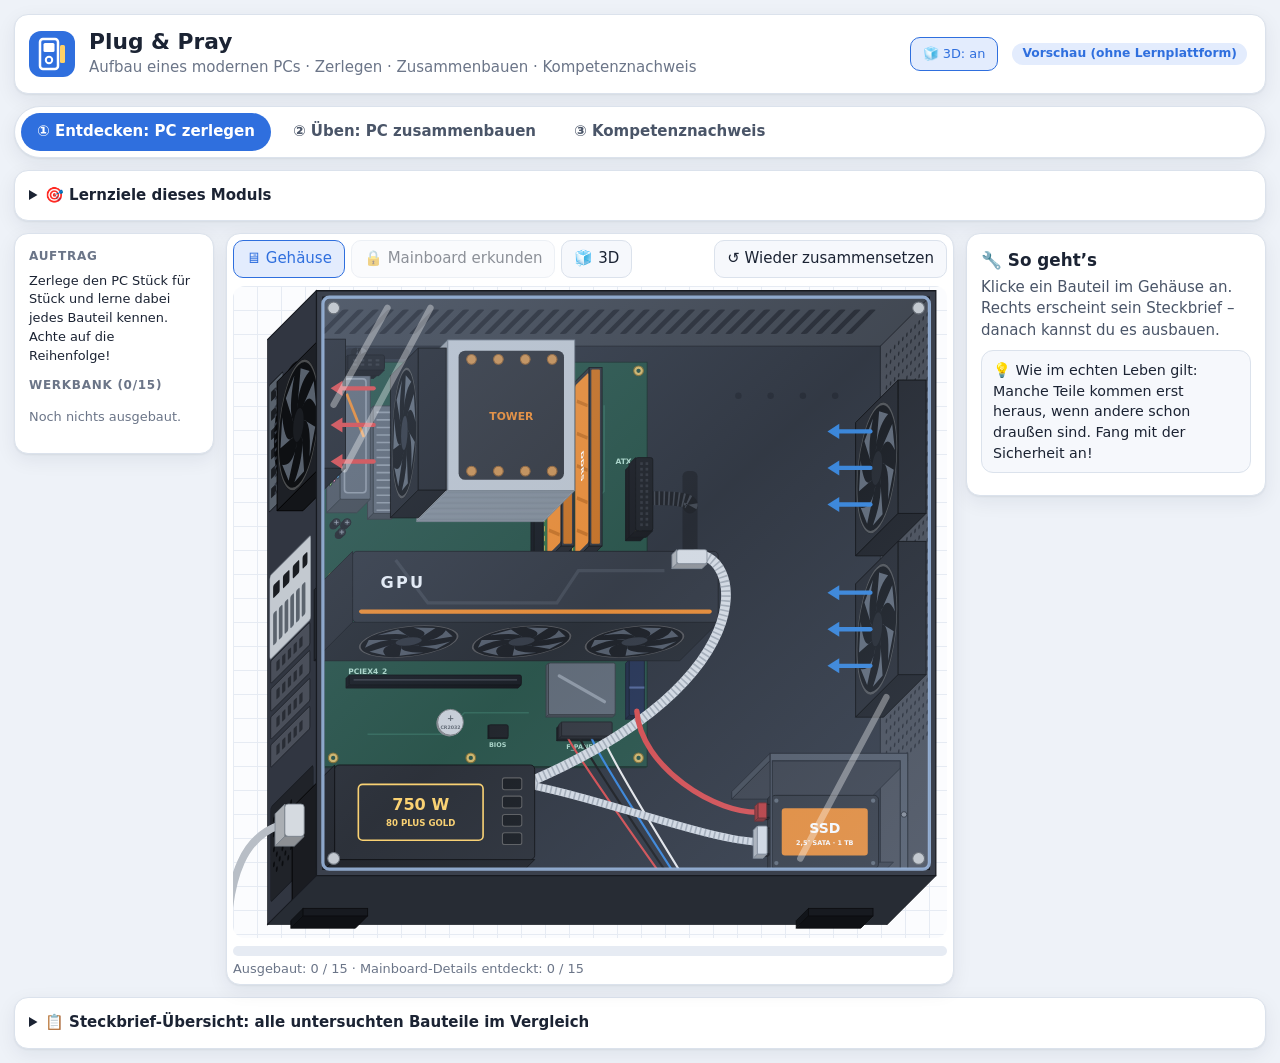
==== commit dac8fd4e: "Plug & Pray: abschaltbare 3D-Ansicht (PC, Werkbank, Bauteile drehen) Eigener WebGL-Renderer ohne Bib" ====
--- a/packages/plug-and-pray/src/index.html
+++ b/packages/plug-and-pray/src/index.html
@@ -137,6 +137,13 @@
 svg .lbl{font:700 13px system-ui,-apple-system,"Segoe UI",Roboto,Arial,sans-serif;paint-order:stroke;stroke:var(--canvas);stroke-width:4px;fill:var(--ink);pointer-events:none}
 svg .mono{font-family:ui-monospace,Menlo,Consolas,monospace}
 svg .fade{transition:transform .38s ease-in,opacity .38s ease-in}
+.v3wrap{position:relative}
+.v3cv{aspect-ratio:664/606;cursor:grab}
+.v3cv:active{cursor:grabbing}
+.v3bar{position:absolute;right:8px;top:8px;display:flex;gap:4px}
+.v3bar button{padding:4px 9px;background:var(--card);box-shadow:var(--shadow)}
+.v3hint{position:absolute;left:8px;bottom:8px;font-size:.78rem;color:var(--ink-soft);background:var(--card);border:1px solid var(--line);padding:2px 8px;border-radius:8px;pointer-events:none;opacity:.92}
+.v3part{width:100%;aspect-ratio:4/3;display:block;border-radius:12px;background:var(--canvas);border:1px solid var(--line);touch-action:none;cursor:grab;margin:4px 0 8px}
 .noprint{}
 /*@print*/@media print{.tabs,.hdr .chip,.noprint,details.lz{display:none!important}.app{background:#fff}.card{box-shadow:none}}/*@end*/
 </style>
@@ -155,6 +162,7 @@
       <h1>Plug &amp; Pray</h1>
       <p>Aufbau eines modernen PCs · Zerlegen · Zusammenbauen · Kompetenznachweis</p>
     </div>
+    <button id="t3d" class="small" hidden title="3D-Ansichten ein- oder ausschalten">🧊 3D: an</button>
     <span class="chip" id="scormChip">Vorschau</span>
   </header>
 
@@ -1469,6 +1477,9 @@
 function expInit(){
   EXP.S = fullState(); EXP.removed = []; EXP.sel = null; EXP.view = 'case'; EXP.hotSel = null;
   $('#expSvg').addEventListener('click', expClick);
+  EXP.v3 = new Stage3($('#expSvg'), function(b){ $('#expViewBoard').insertAdjacentElement('afterend', b); },
+    function(){ return EXP.view === 'case' ? { scene: build3D('A', EXP.S), sel: EXP.sel, mode: 'case' } : { scene: build3D('A', EXP.S, { bench: true }), sel: EXP.hotSel, mode: 'bench' }; },
+    function(id){ if (EXP.busy) return; if (EXP.view === 'board') expHot(id); else expSelect(id); });
   $('#expViewCase').onclick = function(){ EXP.view = 'case'; expRender(); };
   $('#expViewBoard').onclick = function(){ if (EXP.S.board) return; EXP.view = 'board'; expRender(); };
   $('#expReset').onclick = function(){ EXP.S = fullState(); EXP.removed = []; EXP.sel = null; EXP.hotSel = null; EXP.view = 'case'; expRender(); expInfo(); };
@@ -1479,13 +1490,20 @@
   var t = ev.target;
   if (EXP.view === 'board'){
     var h = t.closest ? t.closest('[data-hot]') : null;
-    if (!h) return;
-    EXP.hotSel = h.getAttribute('data-hot');
-    if ((STORE.hs || (STORE.hs = [])).indexOf(EXP.hotSel) < 0){ STORE.hs.push(EXP.hotSel); save(); }
-    expRender(); expInfo(); return;
+    if (h) expHot(h.getAttribute('data-hot'));
+    return;
   }
   var c = t.closest ? t.closest('[data-comp]') : null;
-  EXP.sel = c ? c.getAttribute('data-comp') : null;
+  expSelect(c ? c.getAttribute('data-comp') : null);
+}
+function expHot(id){
+  if (!id) return;
+  EXP.hotSel = id;
+  if ((STORE.hs || (STORE.hs = [])).indexOf(id) < 0){ STORE.hs.push(id); save(); }
+  expRender(); expInfo();
+}
+function expSelect(id){
+  EXP.sel = id || null;
   if (EXP.sel && STORE.seen.indexOf(EXP.sel) < 0){ STORE.seen.push(EXP.sel); save(); }
   expRender(); expInfo();
 }
@@ -1511,6 +1529,7 @@
   var svg = $('#expSvg');
   if (EXP.view === 'case') renderPC(svg, 'A', EXP.S, { comp: true, sel: EXP.sel });
   else benchRender(svg);
+  if (EXP.v3) EXP.v3.update(true);
   var n = EXP.removed.length, hs = (STORE.hs || []).length;
   $('#expBar').style.width = Math.round(100 * (n / EXP_ORDER.length * 0.7 + hs / HOT_ORDER.length * 0.3)) + '%';
   $('#expStat').textContent = 'Ausgebaut: ' + n + ' / ' + EXP_ORDER.length + ' · Mainboard-Details entdeckt: ' + hs + ' / ' + HOT_ORDER.length;
@@ -1544,7 +1563,7 @@
   h += '<div class="good"><b>💡 Gut zu wissen</b>' + esc(I.good) + '</div>';
   box.innerHTML = (mid ? '' : (extra || '')) + h;
   var k = Object.keys(INFO).filter(function(x){ return INFO[x] === I; })[0];
-  if (k && EXP_KIND[k]) $('.figslot', box).appendChild(partFigure(EXP_KIND[k], 'A'));
+  if (k && EXP_KIND[k]){ $('.figslot', box).appendChild(partFigure(EXP_KIND[k], 'A')); part3D($('.figslot', box), k); }
 }
 function expInfo(justRemoved){
   var box = $('#expInfo');
@@ -1738,7 +1757,9 @@
   return 'free';
 }
 function renderBuild(ctx){
+  if (ctx.v3 && ctx.v3.on && ctx.sel) ctx.v3.set(false);
   renderPC(ctx.svg, ctx.key, ctx.S, { zones: shownZones(ctx), near: ctx.near });
+  if (ctx.v3) ctx.v3.update(true);
   renderParts(ctx);
 }
 function renderParts(ctx){
@@ -1766,7 +1787,7 @@
     function mv(ev){
       if (ev.pointerId !== st.id) return;
       if (!st.drag && Math.abs(ev.clientX - st.x) + Math.abs(ev.clientY - st.y) > 8){
-        st.drag = true; ctx.sel = it.id; ctx.near = null; renderPC(ctx.svg, ctx.key, ctx.S, { zones: shownZones(ctx) });
+        st.drag = true; ctx.sel = it.id; ctx.near = null; if (ctx.v3 && ctx.v3.on) ctx.v3.set(false); renderPC(ctx.svg, ctx.key, ctx.S, { zones: shownZones(ctx) });
         var g = $('#ghost'); clear(g); g.appendChild(icon(it.icon, ctx.key)); g.hidden = false; GHOST = g;
       }
       if (st.drag){
@@ -1989,6 +2010,8 @@
 var UEB = { ctx: null, cur: 0, tips: 0, preOk: false, finished: false, refDone: false };
 function uebInit(){
   $('#uebReset').onclick = uebStart;
+  UEB.v3 = new Stage3($('#uebSvg'), function(b){ $('#uebReset').insertAdjacentElement('beforebegin', b); },
+    function(){ return UEB.ctx ? { scene: build3D('A', UEB.ctx.S), mode: 'ueb' } : null; }, build3DHint);
   uebStart();
 }
 function uebStart(){
@@ -1998,7 +2021,7 @@
   c.pop = H('div', 'pop'); c.pop.hidden = true;
   var stage = svg.parentNode; $$('.pop', stage).forEach(function(n){ n.remove(); }); stage.appendChild(c.pop);
   c.onMsg = uebMsg; c.onChange = uebCheck;
-  UEB.ctx = c; UEB.cur = 0; UEB.tips = 0; UEB.preOk = false; UEB.finished = false; UEB.refDone = false;
+  c.v3 = UEB.v3; UEB.ctx = c; UEB.cur = 0; UEB.tips = 0; UEB.preOk = false; UEB.finished = false; UEB.refDone = false;
   uebStep();
 }
 function uebStep(){
@@ -2174,6 +2197,8 @@
   c.pop = H('div', 'pop'); $('#knStage').appendChild(c.pop);
   c.onMsg = knMsg; c.onChange = knRight;
   c.locked = true; KN.ctx = c;
+  V3.stages = V3.stages.filter(function(st){ return document.body.contains(st.svg); });
+  c.v3 = new Stage3($('#knSvg'), function(b){ $('#knStage .stagebar').appendChild(b); }, function(){ return { scene: build3D('B', c.S), mode: 'kn' }; }, build3DHint);
   var o = shuffle([0, 1, 2, 3]), P = ['Ich entlade mich am Gehäusemetall bzw. lege ein ESD-Armband an und lege die Teile auf eine antistatische Unterlage.', 'Ich schalte den PC erst einmal ein, um zu prüfen, ob das Netzteil funktioniert.', 'Ich nehme alle Teile aus den Schutzhüllen und sortiere sie auf dem Teppich.', 'Ich fange direkt mit der Grafikkarte an – das ist das wichtigste Teil.'];
   c.pop.innerHTML = '<h3>🧰 Bevor es losgeht</h3><p style="margin:0 0 6px">Du hast alle Teile bekommen. Womit beginnst du?</p><div class="opts">' + o.map(function(i){ return '<button data-i="' + i + '">' + esc(P[i]) + '</button>'; }).join('') + '</div>';
   $$('[data-i]', c.pop).forEach(function(b){ b.onclick = function(){ ck(c, 'prep', b.getAttribute('data-i') === '0'); c.pop.hidden = true; c.locked = false; say(c, '', 'Los geht’s! Wähle die Teile passend zum Kundenauftrag.'); renderBuild(c); }; });
@@ -2297,6 +2322,474 @@
   w.document.close(); setTimeout(function(){ try { w.focus(); w.print(); } catch (_){} }, 300);
 }
 
+/* ================== 3D-Ansicht: PC und Bauteile frei drehen (WebGL, ohne Bibliothek) ==================
+   Das Modell entsteht aus denselben Maßen wie die Schrägbilder (GEO: x/y wie auf dem Tray, z Richtung Glas).
+   Abschalten: ALLOW_3D = false (für alle), Startadresse mit ?3d=0 oder Schalter „3D“ im Kopf (pro Person, gespeichert). */
+var ALLOW_3D = true;
+var V3 = { ok: null, stages: [] };
+function has3D(){
+  if (!ALLOW_3D || /[?&]3d=0/.test(location.search || '')) return false;
+  if (V3.ok === null){ try { var c = document.createElement('canvas'); V3.ok = !!(window.WebGLRenderingContext && (c.getContext('webgl') || c.getContext('experimental-webgl'))); } catch (e){ V3.ok = false; } }
+  return V3.ok;
+}
+function on3D(){ return has3D() && !STORE.no3d; }
+
+/* ---------- Vektor-/Matrix-Helfer ---------- */
+function v3sub(a, b){ return [a[0] - b[0], a[1] - b[1], a[2] - b[2]]; }
+function v3add(a, b){ return [a[0] + b[0], a[1] + b[1], a[2] + b[2]]; }
+function v3mul(a, s){ return [a[0] * s, a[1] * s, a[2] * s]; }
+function v3dot(a, b){ return a[0] * b[0] + a[1] * b[1] + a[2] * b[2]; }
+function v3cross(a, b){ return [a[1] * b[2] - a[2] * b[1], a[2] * b[0] - a[0] * b[2], a[0] * b[1] - a[1] * b[0]]; }
+function v3nrm(a){ var l = Math.sqrt(v3dot(a, a)) || 1; return [a[0] / l, a[1] / l, a[2] / l]; }
+function m4persp(f, a, n, fa){ var t = 1 / Math.tan(f / 2), nf = 1 / (n - fa); return [t / a, 0, 0, 0, 0, t, 0, 0, 0, 0, (fa + n) * nf, -1, 0, 0, 2 * fa * n * nf, 0]; }
+function m4look(e, c, u){ var z = v3nrm(v3sub(e, c)), x = v3nrm(v3cross(u, z)), y = v3cross(z, x); return [x[0], y[0], z[0], 0, x[1], y[1], z[1], 0, x[2], y[2], z[2], 0, -v3dot(x, e), -v3dot(y, e), -v3dot(z, e), 1]; }
+function m4mul(a, b){ var o = []; for (var i = 0; i < 4; i++) for (var j = 0; j < 4; j++){ var s = 0; for (var k = 0; k < 4; k++) s += a[k * 4 + j] * b[i * 4 + k]; o[i * 4 + j] = s; } return o; }
+function hexRGB(h){ var n = parseInt(h.slice(1), 16); return [(n >> 16) / 255, ((n >> 8) & 255) / 255, (n & 255) / 255]; }
+function bez3(a, b, c, d, n){ var o = []; for (var i = 0; i <= n; i++){ var t = i / n, u = 1 - t; o.push([0, 1, 2].map(function(k){ return u * u * u * a[k] + 3 * u * u * t * b[k] + 3 * u * t * t * c[k] + t * t * t * d[k]; })); } return o; }
+function qbez3(a, c, b, n){ var o = []; for (var i = 0; i <= n; i++){ var t = i / n, u = 1 - t; o.push([0, 1, 2].map(function(k){ return u * u * a[k] + 2 * u * t * c[k] + t * t * b[k]; })); } return o; }
+
+/* ---------- Szene: Dreiecke mit Farbe und Bauteil-Kennung ---------- */
+function Scene3(only){ this.v = []; this.gv = []; this.ids = ['']; this.id = 0; this.only = only || null; this.skip = false; this.lo = [1e9, 1e9, 1e9]; this.hi = [-1e9, -1e9, -1e9]; }
+Scene3.prototype.tag = function(name){
+  this.skip = !!(this.only && name !== this.only);
+  if (!name){ this.id = 0; return; }
+  var i = this.ids.indexOf(name); if (i < 0){ i = this.ids.length; this.ids.push(name); }
+  this.id = i;
+};
+/* Modellkoordinaten (x, y nach unten, z zum Glas) -> Welt (y nach oben, Mitte des Gehäuses im Ursprung) */
+Scene3.prototype.W = function(p){ return [p[0] - 320, 300 - p[1], p[2] - 60]; };
+Scene3.prototype.tri = function(a, b, c, col, na, nb, nc, glass){
+  if (this.skip) return;
+  a = this.W(a); b = this.W(b); c = this.W(c);
+  var n = v3nrm(v3cross(v3sub(b, a), v3sub(c, a))), rgb = typeof col === 'string' ? hexRGB(col) : col, out = glass ? this.gv : this.v, id = this.id, self = this;
+  [[a, na], [b, nb], [c, nc]].forEach(function(q){
+    var p = q[0], nn = q[1] ? [q[1][0], -q[1][1], q[1][2]] : n;
+    out.push(p[0], p[1], p[2], nn[0], nn[1], nn[2], rgb[0], rgb[1], rgb[2], id);
+    for (var k = 0; k < 3; k++){ if (p[k] < self.lo[k]) self.lo[k] = p[k]; if (p[k] > self.hi[k]) self.hi[k] = p[k]; }
+  });
+};
+Scene3.prototype.quad = function(a, b, c, d, col, glass){ this.tri(a, b, c, col, null, null, null, glass); this.tri(a, c, d, col, null, null, null, glass); };
+/* Quader zwischen zwei Ecken */
+Scene3.prototype.bx = function(x0, y0, z0, x1, y1, z1, col, glass){
+  var a = Math.min(x0, x1), b = Math.max(x0, x1), c = Math.min(y0, y1), d = Math.max(y0, y1), e = Math.min(z0, z1), f = Math.max(z0, z1);
+  var P = [[a, c, e], [b, c, e], [b, d, e], [a, d, e], [a, c, f], [b, c, f], [b, d, f], [a, d, f]], s = this;
+  [[0, 1, 2, 3], [4, 5, 6, 7], [0, 1, 5, 4], [3, 2, 6, 7], [0, 3, 7, 4], [1, 2, 6, 5]].forEach(function(q){ s.quad(P[q[0]], P[q[1]], P[q[2]], P[q[3]], col, glass); });
+};
+Scene3.prototype.rb = function(r, z0, z1, col, glass){ this.bx(r.x, r.y, z0, r.x + r.w, r.y + r.h, z1, col, glass); };
+/* Zylinder bzw. Kegel von a nach b */
+Scene3.prototype.cyl = function(a, b, r0, r1, col, seg, caps){
+  seg = seg || 16;
+  var d = v3sub(b, a), dn = v3nrm(d), up = Math.abs(dn[1]) < 0.9 ? [0, 1, 0] : [1, 0, 0];
+  var u = v3nrm(v3cross(dn, up)), w = v3cross(dn, u), s = this, A = [], B = [], N = [];
+  for (var i = 0; i <= seg; i++){
+    var t = i / seg * Math.PI * 2, rad = v3add(v3mul(u, Math.cos(t)), v3mul(w, Math.sin(t)));
+    A.push(v3add(a, v3mul(rad, r0))); B.push(v3add(b, v3mul(rad, r1))); N.push(rad);
+  }
+  for (var j = 0; j < seg; j++){
+    s.tri(A[j], A[j + 1], B[j + 1], col, N[j], N[j + 1], N[j + 1]);
+    s.tri(A[j], B[j + 1], B[j], col, N[j], N[j + 1], N[j]);
+    if (caps !== false){ if (r0 > 0) s.tri(a, A[j], A[j + 1], col); if (r1 > 0) s.tri(b, B[j], B[j + 1], col); }
+  }
+};
+Scene3.prototype.tube = function(pts, r, col){ for (var i = 0; i < pts.length - 1; i++) this.cyl(pts[i], pts[i + 1], r, r, col, 8, i === 0 || i === pts.length - 2); };
+/* Lüfter: axis 'x' (Wand-/Kühlerlüfter) oder 'y' (Grafikkarte, Radiator); su/sv = Rahmengröße, th = Dicke */
+Scene3.prototype.fan = function(axis, c, su, sv, th, frame, blade, hub){
+  var s = this;
+  function M(u, v, w){ return axis === 'x' ? [c[0] + w, c[1] + u, c[2] + v] : [c[0] + u, c[1] + w, c[2] + v]; }
+  var hu = su / 2, hv = sv / 2, t = th / 2, b = Math.min(5, su / 12);
+  [[-hu, -hv, hu, -hv + b], [-hu, hv - b, hu, hv], [-hu, -hv, -hu + b, hv], [hu - b, -hv, hu, hv]].forEach(function(q){
+    var p = M(q[0], q[1], -t), r = M(q[2], q[3], t); s.bx(p[0], p[1], p[2], r[0], r[1], r[2], frame);
+  });
+  var ru = hu * 0.93, rv = hv * 0.93;
+  for (var i = 0; i < 24; i++){   // Rückwand mit Streben (dunkle Scheibe)
+    var a0 = i / 24 * Math.PI * 2, a1 = (i + 1) / 24 * Math.PI * 2;
+    s.tri(M(0, 0, -t * 0.9), M(Math.cos(a0) * ru, Math.sin(a0) * rv, -t * 0.9), M(Math.cos(a1) * ru, Math.sin(a1) * rv, -t * 0.9), shade(frame, -0.45));
+  }
+  for (var k = 0; k < 7; k++){
+    var a = k * Math.PI * 2 / 7, f = function(rr, an, w){ return M(Math.cos(an) * ru * rr, Math.sin(an) * rv * rr, w); };
+    s.quad(f(0.3, a, -t * 0.5), f(0.95, a + 0.25, -t * 0.5), f(0.95, a + 0.85, t * 0.5), f(0.3, a + 0.5, t * 0.5), blade);
+  }
+  s.cyl(M(0, 0, -t * 0.7), M(0, 0, t * 0.7), Math.min(ru, rv) * 0.3, Math.min(ru, rv) * 0.3, hub, 18);
+};
+Scene3.prototype.arrow = function(a, b, col){
+  var d = v3nrm(v3sub(b, a)), tip = v3sub(b, v3mul(d, 12));
+  this.cyl(a, tip, 2.5, 2.5, col, 8); this.cyl(tip, b, 7, 0, col, 12);
+};
+Scene3.prototype.center = function(){ return [0, 1, 2].map(function(k){ return (this.lo[k] + this.hi[k]) / 2; }, this); };
+Scene3.prototype.radius = function(){ return Math.max(1, Math.sqrt(v3dot(v3sub(this.hi, this.lo), v3sub(this.hi, this.lo))) / 2); };
+
+/* ---------- Der PC als 3D-Modell ----------
+   opt.only = nur ein Bauteil (Nahansicht), opt.bench = nur das Mainboard mit Kennungen der Details (Werkbank) */
+function build3D(key, S, opt){
+  opt = opt || {};
+  var s = new Scene3(opt.only), g = GEO[key], P = PAL[key], A = key === 'A', o = g.caseO, ci = g.caseI, pl = S.plugs || {};
+  if (opt.bench){ board3D(s, key, true); return s; }
+  // Gehäuse
+  s.tag('');
+  s.bx(o.x, o.y, -5, o.x + o.w, o.y + o.h, 0, P.caseI);
+  s.bx(o.x, o.y, 0, ci.x, o.y + o.h, DEP, P.caseO);
+  s.bx(ci.x + ci.w, o.y, 0, o.x + o.w, o.y + o.h, DEP, P.caseO);
+  s.bx(ci.x, o.y, 0, ci.x + ci.w, ci.y, DEP, P.caseO);
+  s.bx(ci.x, ci.y + ci.h, 0, ci.x + ci.w, o.y + o.h, DEP, P.caseO);
+  [50, 520].forEach(function(x){ s.bx(x, o.y + o.h, 10, x + 60, o.y + o.h + 7, 40, P.edge); });
+  for (var vx = ci.x + 30; vx < ci.x + ci.w - 30; vx += 14) s.bx(vx, ci.y - 0.2, 30, vx + 6, ci.y + 0.6, 90, shade(P.caseI, -0.25));
+  for (var my = ci.y + 14; my < 440; my += 20) s.bx(ci.x + ci.w - 0.6, my, 10, ci.x + ci.w + 0.2, my + 4, DEP - 10, shade(P.caseI, -0.3));
+  (g.grom || []).forEach(function(r){ s.rb(r, 0, 0.8, P.edge); });
+  if (!S.board) g.holes.forEach(function(h){ s.cyl([h[0], h[1], 0], [h[0], h[1], 6], 4.5, 4.5, P.std, 12); });
+  // Rückwand außen: I/O-Ausschnitt, Lüftergitter, Slotblenden
+  var io = g.io, fr = g.fan_rear;
+  s.bx(o.x - 1, io.y, 4, o.x, io.y + io.h, 38, S.board ? P.heat : '#0b0d10');
+  if (S.board) for (var pi = 0; pi < 6; pi++){ s.bx(o.x - 2, io.y + 8 + pi * 18, 9, o.x - 1, io.y + 17 + pi * 18, 21, '#1a1d22'); s.bx(o.x - 2, io.y + 9 + pi * 18, 24, o.x - 1, io.y + 16 + pi * 18, 33, pi % 2 ? '#2f7fd6' : '#1a1d22'); }
+  s.cyl([o.x - 0.8, fr.y + fr.h / 2, 62], [o.x - 0.2, fr.y + fr.h / 2, 62], 50, 50, '#0b0d10', 28);
+  for (var sl = 0; sl < 7; sl++){ if (S.gpu && sl < 3) continue; var vy = g.covers + sl * 26; s.bx(o.x - 1, vy, 8, o.x, vy + 21, 104, shade(P.caseO, 0.08)); }
+  if (S.gpu){
+    s.tag('gpu');
+    s.bx(o.x - 1.2, g.covers - 2, 6, o.x, g.covers + 76, 106, '#c3c9d0');
+    for (var dp = 0; dp < 3; dp++) s.bx(o.x - 2, g.covers + 10, 14 + dp * 24, o.x - 1, g.covers + 22, 30 + dp * 24, '#1a1d22');
+  }
+  // Laufwerkskäfig
+  s.tag('');
+  var cg = g.cage, cc = A ? '#4a515c' : '#cfd5dc', sr = g.sata25;
+  s.bx(cg.x, cg.y, 10, cg.x + cg.w, cg.y + 7, 104, cc);
+  s.bx(sr.x - 4, sr.y + sr.h, 30, sr.x + sr.w + 4, sr.y + sr.h + 4, 90, cc);
+  s.bx(cg.x + cg.w - 7, cg.y, 10, cg.x + cg.w, cg.y + cg.h, 104, cc);
+  s.bx(cg.x, cg.y + cg.h - 7, 103, cg.x + cg.w, cg.y + cg.h, 105, cc);
+  s.bx(cg.x, cg.y, 103, cg.x + 2, cg.y + cg.h, 105, cc);
+  // Bauteile
+  if (S.board) board3D(s, key, false);
+  if (S.cpu){
+    s.tag('cpu');
+    var cs = pad(g.socket, -5);
+    s.rb(cs, 3, 10, P.cpu); s.rb(pad(cs, -6), 10, 10.6, '#d7dbe0');
+    s.bx(cs.x + 3, cs.y + cs.h - 12, 10, cs.x + 12, cs.y + cs.h - 3, 10.8, '#c9a943');
+    if (S.paste && !S.cooler){ var pr = S.paste === 'much' ? cs.w / 2 + 3 : S.paste === 'ok' ? 6 : 3; s.cyl([cs.x + cs.w / 2, cs.y + cs.h / 2, 10.4], [cs.x + cs.w / 2, cs.y + cs.h / 2, 12], pr, pr * 0.8, '#9aa1aa', 18); }
+  }
+  if (S.ram && S.ram.some(Boolean)){
+    s.tag('ram');
+    [0, 1, 2, 3].forEach(function(i){
+      if (!S.ram[i]) return;
+      var r = ramRect({ g: g }, i);
+      s.bx(r.x + 1, r.y + 2, 6, r.x + r.w - 1, r.y + r.h - 2, 13, '#2e6b3a');
+      if (A){
+        s.rb(r, 13, 48, '#2a2e35');
+        s.bx(r.x - 0.6, r.y + 4, 15, r.x + r.w + 0.6, r.y + r.h - 4, 46, P.acc);
+        s.bx(r.x + 2, r.y + 2, 48, r.x + r.w - 2, r.y + r.h - 2, 49, '#c46a17');
+      } else {
+        s.rb(r, 13, 48, '#eef1f4');
+        ['#ff5fa2', '#8e5bd6', '#2f9ee0', '#2fd0a0', '#ffd166'].forEach(function(c, k){ var h = (r.h - 2) / 5; s.bx(r.x + 1, r.y + 1 + k * h, 48, r.x + r.w - 1, r.y + 1 + (k + 1) * h, 51, c); });
+      }
+    });
+  }
+  if (S.ssd){
+    s.tag('ssd');
+    var m = g.m2, mr = { x: m.x + 5, y: m.y + 1, w: m.w - 6, h: m.h - 2 };
+    s.rb(mr, 6, 8, '#1b1e23');
+    if (A){ [[8, 3, 14, 14], [26, 4, 7, 12], [37, 2, 19, 16], [59, 2, 19, 16]].forEach(function(q){ s.bx(mr.x + q[0], mr.y + q[1], 8, mr.x + q[0] + q[2], mr.y + q[1] + q[3], 9.5, '#30343b'); }); }
+    else { s.bx(mr.x + 4, mr.y + 1.5, 8, mr.x + mr.w - 8, mr.y + mr.h - 1.5, 8.6, '#f6f8fa'); s.bx(mr.x + 4, mr.y + 1.5, 8.6, mr.x + 14, mr.y + mr.h - 1.5, 8.9, '#14958a'); }
+    s.cyl([m.x + m.w - 3, m.y + m.h / 2, 6], [m.x + m.w - 3, m.y + m.h / 2, 10], 3.2, 3.2, '#cfd4da', 12);
+  }
+  if (S.cooler){
+    s.tag('cooler');
+    if (A){
+      s.rb(pad(g.socket, -6), 10, 22, '#c9ced5');
+      var fin = { x: 158, y: 70, w: 118, h: 140 };
+      for (var fz = 34; fz < 110; fz += 4) s.rb(fin, fz, fz + 1.6, '#b9c0c8');
+      [0, 1, 2, 3].forEach(function(i){ [fin.y + 18, fin.y + fin.h - 18].forEach(function(py){ var px = fin.x + 22 + i * 25; s.cyl([px, 140, 20], [px, py, 34], 3.2, 3.2, '#c48a4a', 10); s.cyl([px, py, 34], [px, py, 111], 3.2, 3.2, '#c48a4a', 10); }); });
+      s.rb(pad(fin, -10), 110, 111.5, '#2a2d33');
+      s.bx(fin.x + 20, fin.y + fin.h / 2 - 3, 111.5, fin.x + fin.w - 20, fin.y + fin.h / 2 + 3, 112, P.acc);
+      s.fan('x', [145, 142, 72], 128, 66, 24, '#1d2026', '#59626d', '#2b3039');
+    } else {
+      var pm = g.pump, rad = g.rad, rf = { x: rad.x + 4, y: rad.y + rad.h, w: rad.w - 8, h: 24 };
+      s.rb(pm, 10, 40, P.cooler);
+      s.cyl([pm.x + pm.w / 2, pm.y + pm.h / 2, 40], [pm.x + pm.w / 2, pm.y + pm.h / 2, 41.5], pm.w / 2 - 6, pm.w / 2 - 6, '#8e5bd6', 24);
+      s.cyl([pm.x + pm.w / 2, pm.y + pm.h / 2, 41.5], [pm.x + pm.w / 2, pm.y + pm.h / 2, 42], pm.w / 2 - 11, pm.w / 2 - 11, '#2a2d33', 24);
+      s.rb(rad, 12, 104, '#26292f');
+      [rf.x + rf.w * 0.25, rf.x + rf.w * 0.75].forEach(function(cx){ s.fan('y', [cx, rf.y + rf.h / 2, 58], rf.w / 2 - 4, 88, rf.h, '#d9dee5', '#aeb6c1', '#eef1f4'); });
+      [180, 204].forEach(function(x0, i){ s.tube(bez3([x0, pm.y + 4, 36], [x0 + 10, pm.y - 40, 52], [380 + i * 16, 120, 56], [392 + i * 16, rf.y + rf.h, 58], 18), 4, '#16181c'); });
+    }
+  }
+  if (S.gpu){
+    s.tag('gpu');
+    var gr = g.gpu;
+    s.rb(gr, 4, 98, P.gpu);
+    s.bx(gr.x, gr.y + 2, 4, gr.x + gr.w - 10, gr.y + 6, 10, '#1d5233');
+    if (A){
+      [gr.x + 70, gr.x + 175, gr.x + 280].forEach(function(cx){ s.fan('y', [cx, gr.y + gr.h + 2, 51], 88, 80, 4, '#111317', '#4c5460', '#2b3039'); });
+      s.bx(gr.x + 6, gr.y + gr.h - 12, 98, gr.x + gr.w - 6, gr.y + gr.h - 8, 99, P.acc);
+    } else {
+      for (var gv = 0; gv < 8; gv++) s.bx(gr.x + 14 + gv * 22, gr.y + gr.h, 30, gr.x + 26 + gv * 22, gr.y + gr.h + 2, 70, '#c3cad3');
+      s.fan('y', [gr.x + gr.w - 50, gr.y + gr.h + 2, 51], 80, 76, 4, '#c7ced6', '#8f98a4', '#e9edf1');
+      s.bx(gr.x + 6, gr.y + gr.h / 2 - 2, 98, gr.x + 156, gr.y + gr.h / 2 + 2, 99, P.acc);
+    }
+    if (!pl.gpu) s.rb(g.gpuPwr, 98, 100, '#111317');
+  }
+  if (S.sata){
+    s.tag('sata');
+    s.rb(sr, SZ0, SZ1, A ? '#2a2e35' : '#eef1f4');
+    s.bx(sr.x + 10, sr.y + 12, SZ1, sr.x + sr.w - 10, sr.y + sr.h - 12, SZ1 + 0.6, A ? '#e8862a' : '#14958a');
+    var pt = sataPorts(g); [pt.data, pt.pwr].forEach(function(q){ s.rb(q, SZ0 + 1, SZ1 - 1, '#15171b'); });
+  }
+  // Kabel
+  var cab = P.cable;
+  if (pl.atx || pl.eps || pl.fp){
+    s.tag('cables');
+    if (pl.atx){ var ra = pad(g.atx, 1), ay = ra.y + ra.h / 2; s.tube(bez3([ra.x + ra.w, ay, 20], [ra.x + ra.w + 26, ay, 22], [424, ay, 14], [425, ay, 0], 14), 6.5, cab); s.rb(ra, 14, 30, cab); }
+    if (pl.eps){ var re = pad(g.eps, 1), ex = re.x + re.w / 2; s.tube(bez3([ex, re.y, 18], [ex, re.y - 10, 18], [ex, 46, 8], [ex, 40, 0], 12), 4.5, cab); s.rb(re, 12, 26, cab); }
+    if (pl.fp){ var fp = g.fpanel; ['#d64545', '#111111', '#2f7fd6', '#e8e8e8'].forEach(function(col, i){ s.tube(qbez3([fp.x + 6 + i * 11, fp.y + fp.h, 13], [fp.x + 10 + i * 10, fp.y + 30, 20], [400 + i * 6, g.shroud.y + g.shroud.h - 10, 30], 12), 1.2, col); }); s.rb(pad(fp, 0.5), 9, 16, '#2a2d33'); }
+  }
+  if (pl.gpu){
+    s.tag('gpucable');
+    var q = g.gpuPwr, gx = q.x + q.w / 2;
+    s.tube(bez3([gx, q.y + 2, 104], [gx + 50, q.y - 10, 104], [480, 380, 70], [g.psu.x + g.psu.w - 20, g.psu.y + 10, 60], 18), 4.5, LIGHT);
+    s.bx(q.x - 1, q.y - 1, 98, q.x + q.w + 1, q.y + q.h + 1, 110, LIGHT);
+  }
+  if (S.sata){
+    var sp = sataPorts(g), ss = g.sata, ps = g.psu;
+    if (pl.sdata){ s.tag('sdata'); var dy = sp.data.y + sp.data.h / 2; s.tube(bez3([sp.data.x, dy, 60], [sp.data.x - 40, dy, 50], [ss.x + ss.w / 2, ss.y + ss.h + 50, 20], [ss.x + ss.w / 2, ss.y + ss.h - 4, 12], 18), 2.5, '#d64545'); s.bx(sp.data.x - 6, sp.data.y - 1, SZ0, sp.data.x + 2, sp.data.y + sp.data.h + 1, SZ1, '#b83232'); }
+    if (pl.spwr){ s.tag('spwr'); var py = sp.pwr.y + sp.pwr.h / 2; s.tube(bez3([sp.pwr.x, py, 60], [sp.pwr.x - 60, py, 60], [ps.x + ps.w + 20, ps.y - 10, 70], [ps.x + ps.w - 40, ps.y + 4, 80], 18), 3.5, LIGHT); s.bx(sp.pwr.x - 7, sp.pwr.y - 1, SZ0 - 1, sp.pwr.x + 2, sp.pwr.y + sp.pwr.h + 1, SZ1 + 1, LIGHT); }
+  }
+  if (S.psu){
+    s.tag('psu');
+    var pr2 = g.psu;
+    s.rb(pr2, 8, 112, P.psu);
+    s.bx(pr2.x + 22, pr2.y + 18, 112, pr2.x + pr2.w - 48, pr2.y + 22, 112.6, P.psuTxt);
+    s.bx(pr2.x + 22, pr2.y + pr2.h - 22, 112, pr2.x + pr2.w - 48, pr2.y + pr2.h - 18, 112.6, P.psuTxt);
+    for (var mi = 0; mi < 4; mi++) s.bx(pr2.x + pr2.w - 30, pr2.y + 12 + mi * 17, 112, pr2.x + pr2.w - 12, pr2.y + 23 + mi * 17, 113, '#0e1013');
+    s.bx(o.x - 1, pr2.y, 8, o.x, pr2.y + pr2.h, 112, P.psu);
+    s.bx(o.x - 2, 494, 68, o.x - 1, 524, 90, '#0e1013');
+    s.bx(o.x - 2, 498, 94, o.x - 1, 516, 104, '#c0392b');
+  }
+  ['fan_f1', 'fan_f2', 'fan_rear'].forEach(function(z){
+    var dir = S.fans && S.fans[z]; if (!dir) return;
+    s.tag('fans');
+    var r = g[z], cy = r.y + r.h / 2, B = key === 'B';
+    s.fan('x', [r.x + r.w / 2, cy, 60], r.h, 104, r.w, P.fan, P.fanBlade, P.fanHub);
+    var rear = z === 'fan_rear', x0 = rear ? r.x + r.w + 6 : r.x - 6, sg = rear ? 1 : -1, col = dir === 'in' ? '#2f7fd6' : '#d64545';
+    [cy - 34, cy, cy + 34].forEach(function(yy){ var a = [x0, yy, 60], e = [x0 + sg * 40, yy, 60]; if (dir === 'in') s.arrow(a, e, col); else s.arrow(e, a, col); });
+  });
+  if (S.power){
+    s.tag('power');
+    s.bx(4, 494, 66, 32, 524, 90, '#d5dae0');
+    s.tube(bez3([4, 509, 78], [-24, 512, 78], [-40, 540, 78], [-44, 620, 78], 16), 3.5, '#b8bec6');
+  }
+  if (S.panel){
+    s.tag('panel');
+    s.rb(ci, DEP, DEP + 3, [0.74, 0.84, 1], true);
+    [[ci.x + 10, ci.y + 10], [ci.x + ci.w - 10, ci.y + 10], [ci.x + 10, ci.y + ci.h - 10], [ci.x + ci.w - 10, ci.y + ci.h - 10]].forEach(function(c){ s.cyl([c[0], c[1], DEP + 3], [c[0], c[1], DEP + 7], 5.5, 5.5, '#c3c9d0', 14); });
+  }
+  return s;
+}
+/* Mainboard; hot = jedes Detail bekommt seine Kennung (Werkbank) */
+function board3D(s, key, hot){
+  var g = GEO[key], P = PAL[key], b = g.board, hd = '#111317';
+  function T(id){ s.tag(hot ? id : 'board'); }
+  T(hot ? '' : 'board');
+  s.rb(b, 0, 3, P.pcb);
+  g.holes.forEach(function(h){ s.cyl([h[0], h[1], 3], [h[0], h[1], 3.4], 4.5, 4.5, '#cfb262', 12); });
+  T('io'); s.rb(g.io, 3, 36, P.heat); s.bx(g.io.x - 0.6, g.io.y + 6, 6, g.io.x, g.io.y + g.io.h - 6, 34, '#1a1d22');
+  for (var k = 0; k < 6; k++) s.bx(g.io.x - 1.4, g.io.y + 10 + k * 17, 10, g.io.x - 0.6, g.io.y + 17 + k * 17, 30, k % 3 === 1 ? '#2f7fd6' : k === 3 ? '#d64545' : '#c3c9d0');
+  T('vrm'); s.rb(g.vrmT, 3, 17, P.heat); s.rb(g.vrmL, 3, 17, P.heat);
+  T('socket'); var so = g.socket; s.rb(pad(so, 3), 3, 7, '#2a2d33'); s.rb(pad(so, -5), 7, 7.4, '#3b3220');
+  s.bx(so.x + so.w + 5, so.y - 2, 3, so.x + so.w + 9, so.y + so.h + 8, 9, P.heat2);
+  T('dimm'); g.dimm.forEach(function(d){ s.rb(d, 3, 11, P.slot); s.bx(d.x - 1, d.y - 6, 3, d.x + d.w + 1, d.y, 12, P.slotEdge); s.bx(d.x - 1, d.y + d.h, 3, d.x + d.w + 1, d.y + d.h + 6, 12, P.slotEdge); });
+  T('pcie16'); s.rb(g.pcie16, 3, 12, P.slot); s.bx(g.pcie16.x - 1, g.pcie16.y - 1, 3, g.pcie16.x + g.pcie16.w - 1, g.pcie16.y + g.pcie16.h + 1, 11, '#c9ced5'); s.bx(g.pcie16.x + g.pcie16.w - 2, g.pcie16.y - 2, 3, g.pcie16.x + g.pcie16.w + 7, g.pcie16.y + g.pcie16.h + 2, 12, P.slotEdge);
+  T('pcieX'); s.rb(g.pcieX, 3, 11, P.slot);
+  T('m2'); var m = g.m2; s.bx(m.x, m.y - 1, 3, m.x + 9, m.y + m.h + 1, 7, P.slot); s.cyl([m.x + m.w - 3, m.y + m.h / 2, 3], [m.x + m.w - 3, m.y + m.h / 2, 3.6], 3.4, 3.4, '#cfb262', 10);
+  T('chipset'); s.rb(g.chipset, 3, 9, P.heat);
+  T('bios'); s.rb(g.bios, 3, 5, '#15171b');
+  T('sata'); s.rb(g.sata, 3, 12, '#1d2a4a');
+  T('atx'); s.rb(g.atx, 3, 14, hd);
+  T('eps'); s.rb(g.eps, 3, 12, hd);
+  T('fpanel'); s.rb(g.fpanel, 3, 9, hd);
+  T('cpufan'); s.rb(g.cpufan, 3, 8, '#e9edf1');
+  T('cmos'); s.cyl([g.cmos.x + 12, g.cmos.y + 12, 3], [g.cmos.x + 12, g.cmos.y + 12, 6], 12, 12, '#c9ced5', 22);
+  T(hot ? '' : 'board');
+  var vt = g.vrmT, vl = g.vrmL;
+  for (var cx = vt.x + 4; cx < vt.x + vt.w - 8; cx += 11) s.bx(cx, vt.y + vt.h + 2, 3, cx + 8, vt.y + vt.h + 8, 8, '#5d646d');
+  for (var cy = vl.y + 4; cy < vl.y + vl.h - 8; cy += 11) s.bx(vl.x + vl.w + 2, cy, 3, vl.x + vl.w + 8, cy + 8, 8, '#5d646d');
+  [[6, 12], [16, 12], [11, 21]].forEach(function(q){ s.cyl([g.io.x + q[0], g.io.y + g.io.h + q[1], 3], [g.io.x + q[0], g.io.y + g.io.h + q[1], 11], 3.5, 3.5, '#2a2e35', 10); });
+}
+
+/* ---------- WebGL-Betrachter: ziehen = drehen, Mausrad/zwei Finger = zoomen, tippen = auswählen ---------- */
+var V3_VS = 'attribute vec3 aP;attribute vec3 aN;attribute vec3 aC;attribute float aI;uniform mat4 uM;uniform mat3 uR;uniform float uSel;uniform float uHov;uniform float uPick;uniform float uA;varying vec4 vC;' +
+  'void main(){gl_Position=uM*vec4(aP,1.0);if(uPick>0.5){vC=vec4(aI/255.0,0.0,0.0,1.0);}else{vec3 n=normalize(uR*aN);float d=abs(dot(n,normalize(vec3(-0.35,0.55,0.75))));float e=abs(dot(n,vec3(0.0,0.0,1.0)));' +
+  'vec3 c=aC*(0.36+0.46*d+0.22*e);if(aI>0.5&&abs(aI-uSel)<0.5)c=mix(c,vec3(1.0,0.8,0.3),0.5);else if(aI>0.5&&abs(aI-uHov)<0.5)c=mix(c,vec3(1.0,0.82,0.4),0.3);vC=vec4(c,uA);}}';
+var V3_FS = 'precision mediump float;varying vec4 vC;void main(){gl_FragColor=vC;}';
+function Viewer3(canvas, onPick){
+  var gl = canvas.getContext('webgl', { antialias: true, alpha: true, premultipliedAlpha: false }) || canvas.getContext('experimental-webgl');
+  this.cv = canvas; this.gl = gl; this.onPick = onPick; this.sel = 0; this.hov = 0; this.scene = null; this.yaw = 0.42; this.pitch = 0.32; this.zoom = 0.8; this.spin = false;
+  function sh(t, src){ var x = gl.createShader(t); gl.shaderSource(x, src); gl.compileShader(x); return x; }
+  var pr = gl.createProgram(); gl.attachShader(pr, sh(gl.VERTEX_SHADER, V3_VS)); gl.attachShader(pr, sh(gl.FRAGMENT_SHADER, V3_FS)); gl.linkProgram(pr); gl.useProgram(pr);
+  this.pr = pr; this.loc = {};
+  var self = this;
+  ['aP', 'aN', 'aC', 'aI'].forEach(function(n){ self.loc[n] = gl.getAttribLocation(pr, n); });
+  ['uM', 'uR', 'uSel', 'uHov', 'uPick', 'uA'].forEach(function(n){ self.loc[n] = gl.getUniformLocation(pr, n); });
+  this.buf = gl.createBuffer(); this.gbuf = gl.createBuffer();
+  this.bind();
+}
+Viewer3.prototype.setScene = function(s, keepView){
+  var gl = this.gl;
+  this.scene = s; this.n = s.v.length / 10; this.gn = s.gv.length / 10;
+  gl.bindBuffer(gl.ARRAY_BUFFER, this.buf); gl.bufferData(gl.ARRAY_BUFFER, new Float32Array(s.v), gl.STATIC_DRAW);
+  gl.bindBuffer(gl.ARRAY_BUFFER, this.gbuf); gl.bufferData(gl.ARRAY_BUFFER, new Float32Array(s.gv), gl.STATIC_DRAW);
+  if (!keepView || !this.tgt){ this.reset(); return; }
+  this.draw();
+};
+Viewer3.prototype.select = function(name){ this.sel = this.scene ? Math.max(0, this.scene.ids.indexOf(name || '')) : 0; this.draw(); };
+Viewer3.prototype.reset = function(){ this.yaw = 0.42; this.pitch = 0.32; this.zoom = 0.8; if (this.scene){ this.tgt = this.scene.center(); this.rad = this.scene.radius(); } this.draw(); };
+Viewer3.prototype.matrices = function(){
+  var cv = this.cv, w = cv.width, h = cv.height, cp = Math.cos(this.pitch), d = this.rad / Math.sin(0.33) * this.zoom;
+  var eye = v3add(this.tgt, [d * cp * Math.sin(this.yaw), d * Math.sin(this.pitch), d * cp * Math.cos(this.yaw)]);
+  var V = m4look(eye, this.tgt, [0, 1, 0]);
+  return { M: m4mul(m4persp(0.66, w / h, Math.max(1, d - this.rad * 2), d + this.rad * 2), V), R: [V[0], V[1], V[2], V[4], V[5], V[6], V[8], V[9], V[10]] };
+};
+Viewer3.prototype.attribs = function(b){
+  var gl = this.gl, L = this.loc;
+  gl.bindBuffer(gl.ARRAY_BUFFER, b);
+  [['aP', 3, 0], ['aN', 3, 12], ['aC', 3, 24], ['aI', 1, 36]].forEach(function(a){ gl.enableVertexAttribArray(L[a[0]]); gl.vertexAttribPointer(L[a[0]], a[1], gl.FLOAT, false, 40, a[2]); });
+};
+Viewer3.prototype.fit = function(){
+  var cv = this.cv, dpr = Math.min(2, window.devicePixelRatio || 1), w = Math.round(cv.clientWidth * dpr), h = Math.round(cv.clientHeight * dpr);
+  if (w && h && (cv.width !== w || cv.height !== h)){ cv.width = w; cv.height = h; }
+  return w && h;
+};
+Viewer3.prototype.render = function(pick){
+  var gl = this.gl, L = this.loc, m = this.matrices();
+  gl.viewport(0, 0, this.cv.width, this.cv.height);
+  gl.clearColor(0, 0, 0, 0); gl.clear(gl.COLOR_BUFFER_BIT | gl.DEPTH_BUFFER_BIT);
+  gl.enable(gl.DEPTH_TEST); gl.disable(gl.CULL_FACE);
+  gl.uniformMatrix4fv(L.uM, false, new Float32Array(m.M)); gl.uniformMatrix3fv(L.uR, false, new Float32Array(m.R));
+  gl.uniform1f(L.uSel, this.sel); gl.uniform1f(L.uHov, this.hov); gl.uniform1f(L.uPick, pick ? 1 : 0); gl.uniform1f(L.uA, 1);
+  gl.disable(gl.BLEND);
+  if (this.n){ this.attribs(this.buf); gl.drawArrays(gl.TRIANGLES, 0, this.n); }
+  if (this.gn){
+    this.attribs(this.gbuf);
+    if (!pick){ gl.enable(gl.BLEND); gl.blendFunc(gl.SRC_ALPHA, gl.ONE_MINUS_SRC_ALPHA); gl.depthMask(false); gl.uniform1f(L.uA, 0.15); }
+    gl.drawArrays(gl.TRIANGLES, 0, this.gn);
+    gl.depthMask(true); gl.disable(gl.BLEND);
+  }
+};
+Viewer3.prototype.draw = function(){
+  var self = this;
+  if (this.raf) return;
+  this.raf = requestAnimationFrame(function(){
+    self.raf = 0;
+    if (!self.scene || !self.fit()) return;
+    if (self.spin){ self.yaw += 0.008; self.draw(); }
+    self.render(false);
+  });
+};
+Viewer3.prototype.pickAt = function(cx, cy){
+  if (!this.scene || !this.fit()) return '';
+  var gl = this.gl, w = this.cv.width, h = this.cv.height, r = this.cv.getBoundingClientRect();
+  if (!this.fb || this.fbw !== w || this.fbh !== h){
+    this.fb = gl.createFramebuffer(); var tx = gl.createTexture(), db = gl.createRenderbuffer();
+    gl.bindTexture(gl.TEXTURE_2D, tx); gl.texImage2D(gl.TEXTURE_2D, 0, gl.RGBA, w, h, 0, gl.RGBA, gl.UNSIGNED_BYTE, null);
+    gl.texParameteri(gl.TEXTURE_2D, gl.TEXTURE_MIN_FILTER, gl.NEAREST);
+    gl.bindRenderbuffer(gl.RENDERBUFFER, db); gl.renderbufferStorage(gl.RENDERBUFFER, gl.DEPTH_COMPONENT16, w, h);
+    gl.bindFramebuffer(gl.FRAMEBUFFER, this.fb);
+    gl.framebufferTexture2D(gl.FRAMEBUFFER, gl.COLOR_ATTACHMENT0, gl.TEXTURE_2D, tx, 0);
+    gl.framebufferRenderbuffer(gl.FRAMEBUFFER, gl.DEPTH_ATTACHMENT, gl.RENDERBUFFER, db);
+    this.fbw = w; this.fbh = h;
+  }
+  gl.bindFramebuffer(gl.FRAMEBUFFER, this.fb);
+  this.render(true);
+  var px = new Uint8Array(4), x = Math.round((cx - r.left) / r.width * w), y = Math.round((1 - (cy - r.top) / r.height) * h);
+  gl.readPixels(Math.max(0, Math.min(w - 1, x)), Math.max(0, Math.min(h - 1, y)), 1, 1, gl.RGBA, gl.UNSIGNED_BYTE, px);
+  gl.bindFramebuffer(gl.FRAMEBUFFER, null);
+  this.draw();
+  return px[3] ? (this.scene.ids[px[0]] || '') : '';
+};
+Viewer3.prototype.bind = function(){
+  var self = this, cv = this.cv, pts = {}, st = null, hovRaf = 0;
+  function n(){ return Object.keys(pts).length; }
+  function pinch(){ var k = Object.keys(pts); var a = pts[k[0]], b = pts[k[1]]; return Math.hypot(a.x - b.x, a.y - b.y); }
+  cv.addEventListener('pointerdown', function(e){
+    try { cv.setPointerCapture(e.pointerId); } catch (_){}
+    pts[e.pointerId] = { x: e.clientX, y: e.clientY };
+    self.spin = false;
+    st = n() === 1 ? { x: e.clientX, y: e.clientY, moved: false } : { pinch: pinch(), zoom: self.zoom, moved: true };
+  });
+  cv.addEventListener('pointermove', function(e){
+    if (!pts[e.pointerId]){
+      if (e.pointerType === 'mouse' && self.onPick && !hovRaf){ hovRaf = requestAnimationFrame(function(){ hovRaf = 0; var h = self.pickAt(e.clientX, e.clientY), i = h ? self.scene.ids.indexOf(h) : 0; if (i !== self.hov){ self.hov = i; cv.style.cursor = i ? 'pointer' : 'grab'; self.draw(); } }); }
+      return;
+    }
+    var p = pts[e.pointerId], dx = e.clientX - p.x, dy = e.clientY - p.y;
+    p.x = e.clientX; p.y = e.clientY;
+    if (n() >= 2 && st && st.pinch){ self.zoom = Math.max(0.35, Math.min(2.5, st.zoom * st.pinch / Math.max(10, pinch()))); self.draw(); return; }
+    if (st && !st.moved && Math.abs(e.clientX - st.x) + Math.abs(e.clientY - st.y) > 5) st.moved = true;
+    if (st && st.moved){ self.yaw -= dx * 0.009; self.pitch = Math.max(-1.45, Math.min(1.45, self.pitch + dy * 0.009)); self.draw(); }
+  });
+  function up(e){
+    if (!pts[e.pointerId]) return;
+    delete pts[e.pointerId];
+    if (e.type === 'pointerup' && st && !st.moved && n() === 0 && self.onPick) self.onPick(self.pickAt(e.clientX, e.clientY));
+    if (n() === 0) st = null;
+  }
+  cv.addEventListener('pointerup', up); cv.addEventListener('pointercancel', up);
+  cv.addEventListener('pointerleave', function(){ if (self.hov){ self.hov = 0; self.draw(); } });
+  cv.addEventListener('wheel', function(e){ e.preventDefault(); self.zoom = Math.max(0.35, Math.min(2.5, self.zoom * Math.exp(e.deltaY * 0.0012))); self.draw(); }, { passive: false });
+  window.addEventListener('resize', function(){ self.draw(); });
+};
+
+/* ---------- 3D-Bühne: Umschalter 2D/3D neben einer SVG-Ansicht ---------- */
+function Stage3(svg, btnHost, getScene, onPick){
+  var wrap = H('div', 'v3wrap'), cv = H('canvas', 'pcsvg v3cv'), self = this;
+  wrap.hidden = true; wrap.appendChild(cv);
+  wrap.appendChild(H('div', 'v3bar', '<button data-a="spin" title="Automatisch drehen">⟳ Drehen</button><button data-a="in" title="Näher heran">＋</button><button data-a="out" title="Weiter weg">－</button><button data-a="reset" title="Ansicht zurücksetzen">⟲</button>'));
+  wrap.appendChild(H('div', 'v3hint', 'Ziehen = drehen · Mausrad oder zwei Finger = zoomen' + (onPick && onPick !== build3DHint ? ' · Tippen = auswählen' : ' · zum Einbauen zurück auf 2D')));
+  svg.parentNode.insertBefore(wrap, svg.nextSibling);
+  this.btn = H('button', 'v3btn', '🧊 3D'); this.btn.title = '3D-Ansicht: PC frei drehen';
+  btnHost(this.btn);
+  this.svg = svg; this.wrap = wrap; this.cv = cv; this.getScene = getScene; this.onPick = onPick; this.on = false; this.v = null;
+  this.btn.onclick = function(){ self.set(!self.on); };
+  $$('[data-a]', wrap).forEach(function(b){ b.onclick = function(){
+    var v = self.v, a = b.getAttribute('data-a'); if (!v) return;
+    if (a === 'spin'){ v.spin = !v.spin; b.classList.toggle('active', v.spin); }
+    else if (a === 'reset') v.reset();
+    else v.zoom = Math.max(0.35, Math.min(2.5, v.zoom * (a === 'in' ? 0.8 : 1.25)));
+    v.draw();
+  }; });
+  V3.stages.push(this);
+  this.avail();
+}
+Stage3.prototype.avail = function(){ var ok = on3D(); this.btn.hidden = !ok; if (!ok && this.on) this.set(false); };
+Stage3.prototype.set = function(on){
+  this.on = !!on && on3D();
+  this.wrap.hidden = !this.on; this.svg.style.display = this.on ? 'none' : '';
+  this.btn.classList.toggle('active', this.on); this.btn.textContent = this.on ? '🖼 2D' : '🧊 3D';
+  this.btn.title = this.on ? 'Zurück zur gezeichneten Ansicht' : '3D-Ansicht: PC frei drehen';
+  if (this.on){
+    if (!this.v) this.v = new Viewer3(this.cv, this.onPick);
+    this.update(false);
+  } else if (this.v){ this.v.spin = false; $$('[data-a="spin"]', this.wrap).forEach(function(b){ b.classList.remove('active'); }); }
+};
+Stage3.prototype.update = function(keep){
+  if (!this.on || !this.v) return;
+  var r = this.getScene(); if (!r) return;
+  this.v.setScene(r.scene, keep !== false && r.mode === this.mode); this.mode = r.mode;
+  this.v.sel = Math.max(0, r.scene.ids.indexOf(r.sel || '')); this.v.hov = 0; this.v.draw();
+};
+/* Nahansicht eines einzelnen Bauteils im Steckbrief */
+function part3D(host, id){
+  if (!on3D()) return;
+  var b = H('button', 'small', '🧊 In 3D drehen'); b.style.marginBottom = '8px';
+  host.appendChild(b);
+  b.onclick = function(){
+    var fig = $('.figure', host); if (fig) fig.hidden = true; b.remove();
+    var cv = H('canvas', 'v3part'); host.insertBefore(cv, host.firstChild);
+    var v = new Viewer3(cv, null); v.spin = true;
+    var s = build3D('A', fullState(), { only: id }); v.setScene(s); v.zoom = 1.05; v.draw();
+  };
+}
+function build3DHint(){ var c = KN.phase === 'build' && !$('#tab-kn').hidden ? KN.ctx : UEB.ctx; if (c) say(c, '', '🧊 In der 3D-Ansicht kannst du nur schauen. Zum Einbauen ein Teil in der Teilekiste antippen – dann geht es in der 2D-Ansicht weiter.'); }
+function apply3D(){
+  V3.stages.forEach(function(s){ s.avail(); });
+  var t = $('#t3d'); if (!t) return;
+  t.hidden = !has3D(); t.textContent = STORE.no3d ? '🧊 3D: aus' : '🧊 3D: an'; t.classList.toggle('active', !STORE.no3d);
+}
+
 /* ================== Start ================== */
 function showTab(t){
   $$('#tabs button').forEach(function(b){ b.classList.toggle('active', b.getAttribute('data-tab') === t); });
@@ -2308,6 +2801,8 @@
   $('#lzGrid').innerHTML = LZ.map(function(l){ return '<div class="lzt"><b>' + l.id + ' · ' + esc(l.t) + '</b><span>' + esc(l.d) + '</span></div>'; }).join('');
   $$('#tabs button').forEach(function(b){ b.onclick = function(){ showTab(b.getAttribute('data-tab')); }; });
   expInit(); uebInit(); knInit();
+  $('#t3d').onclick = function(){ STORE.no3d = !STORE.no3d; save(); apply3D(); };
+  apply3D();
 }
 init();
 
